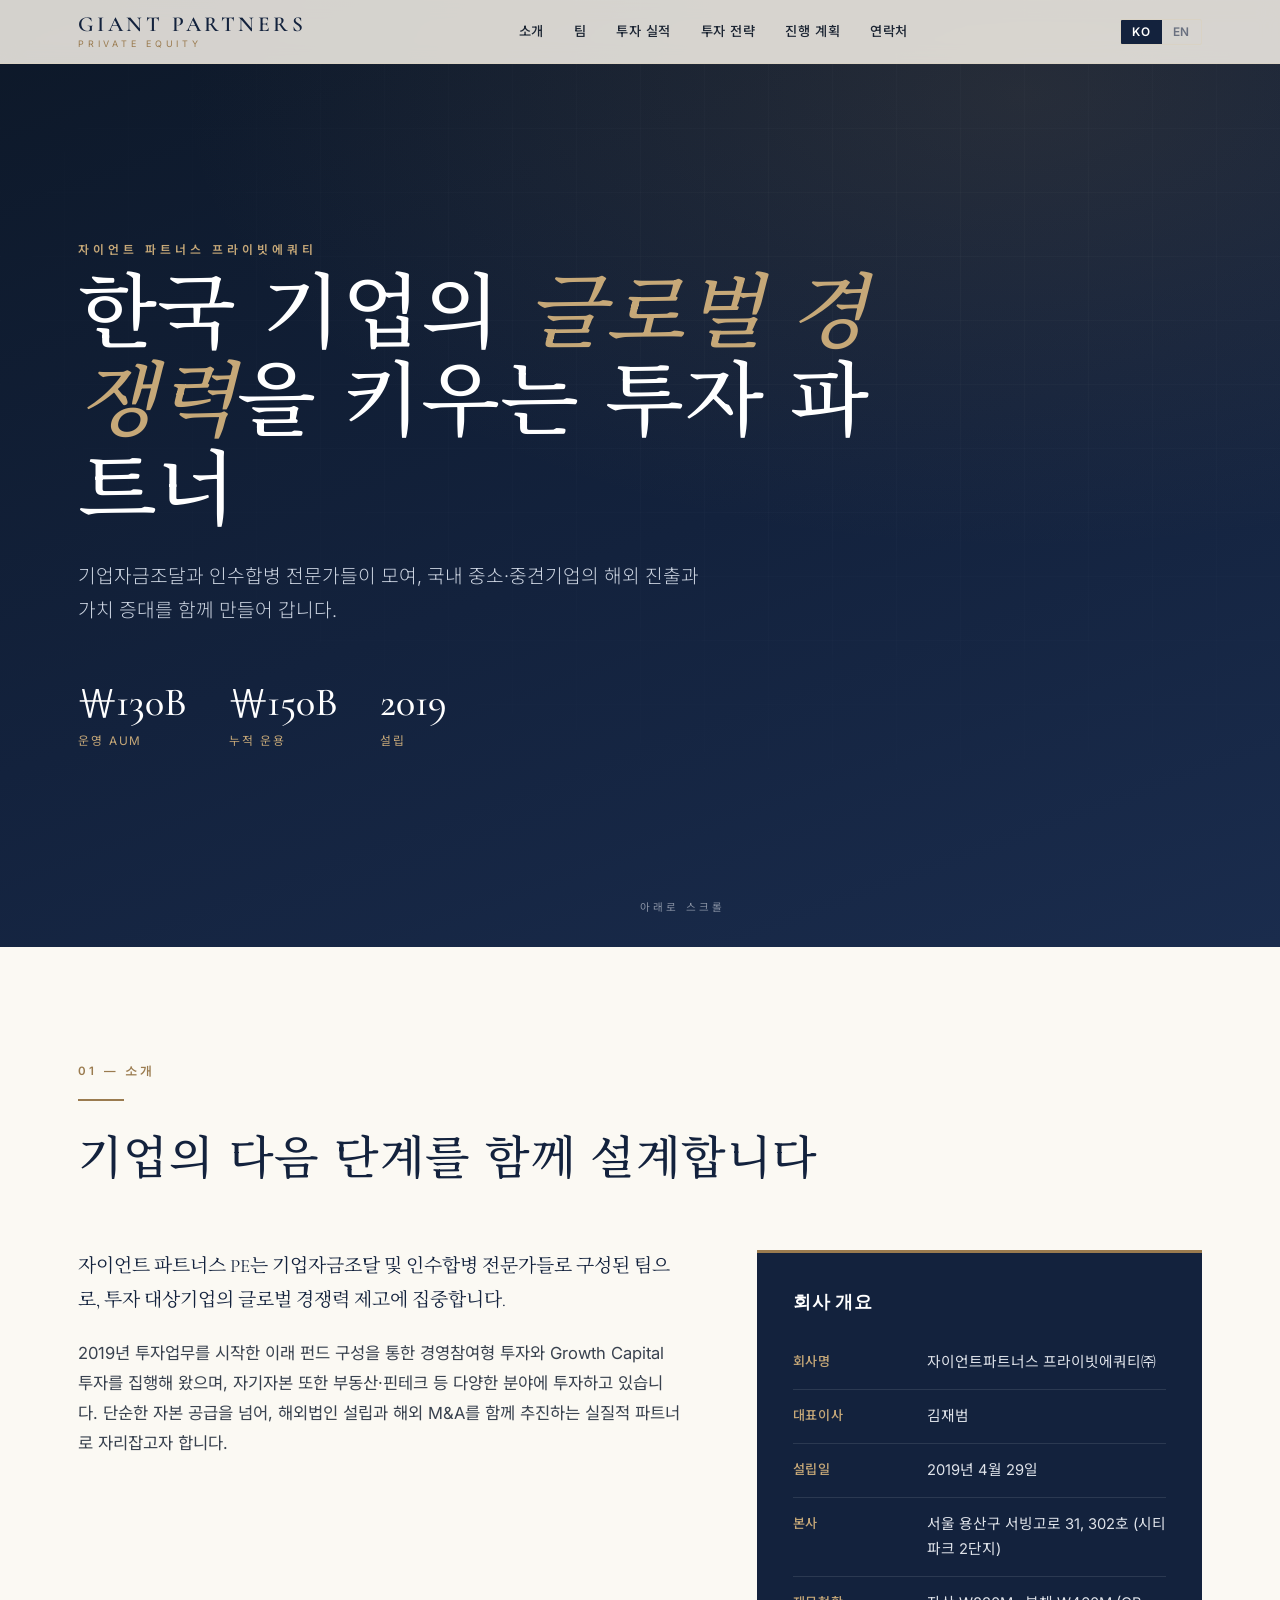
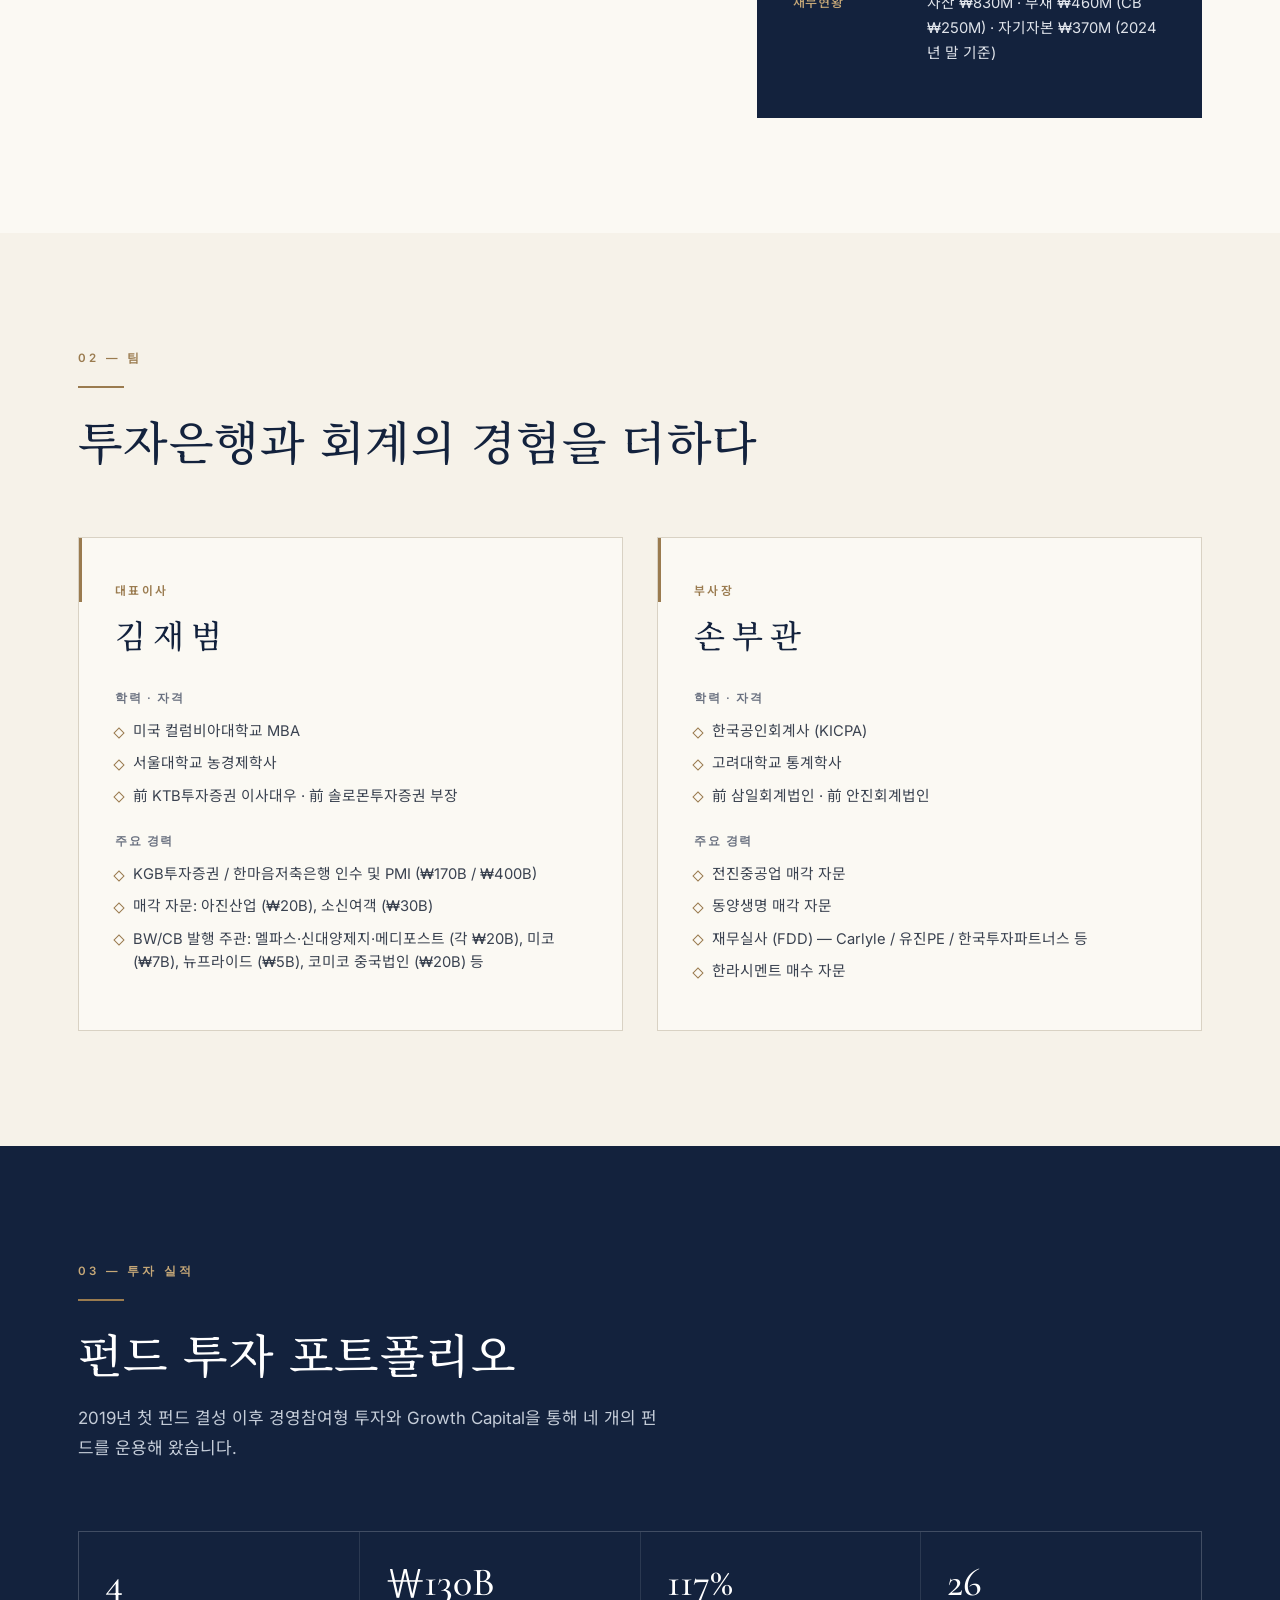
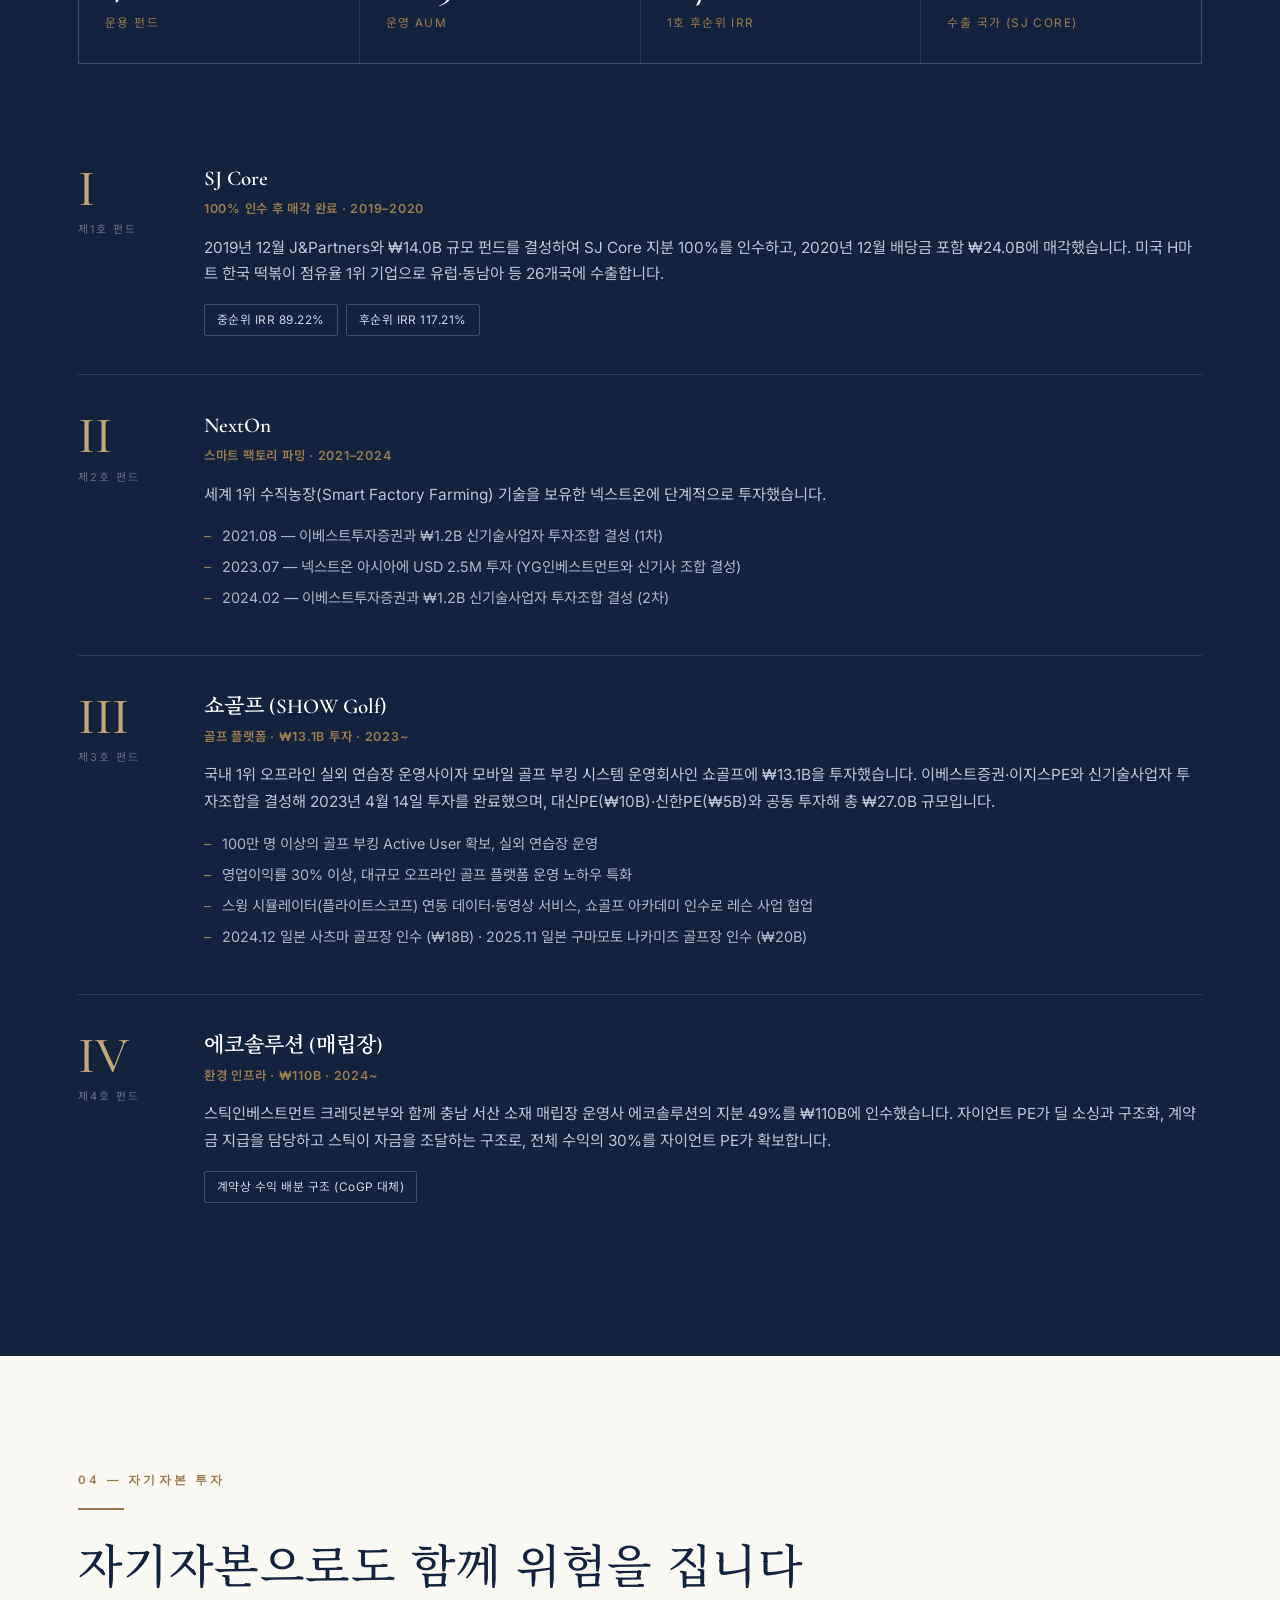
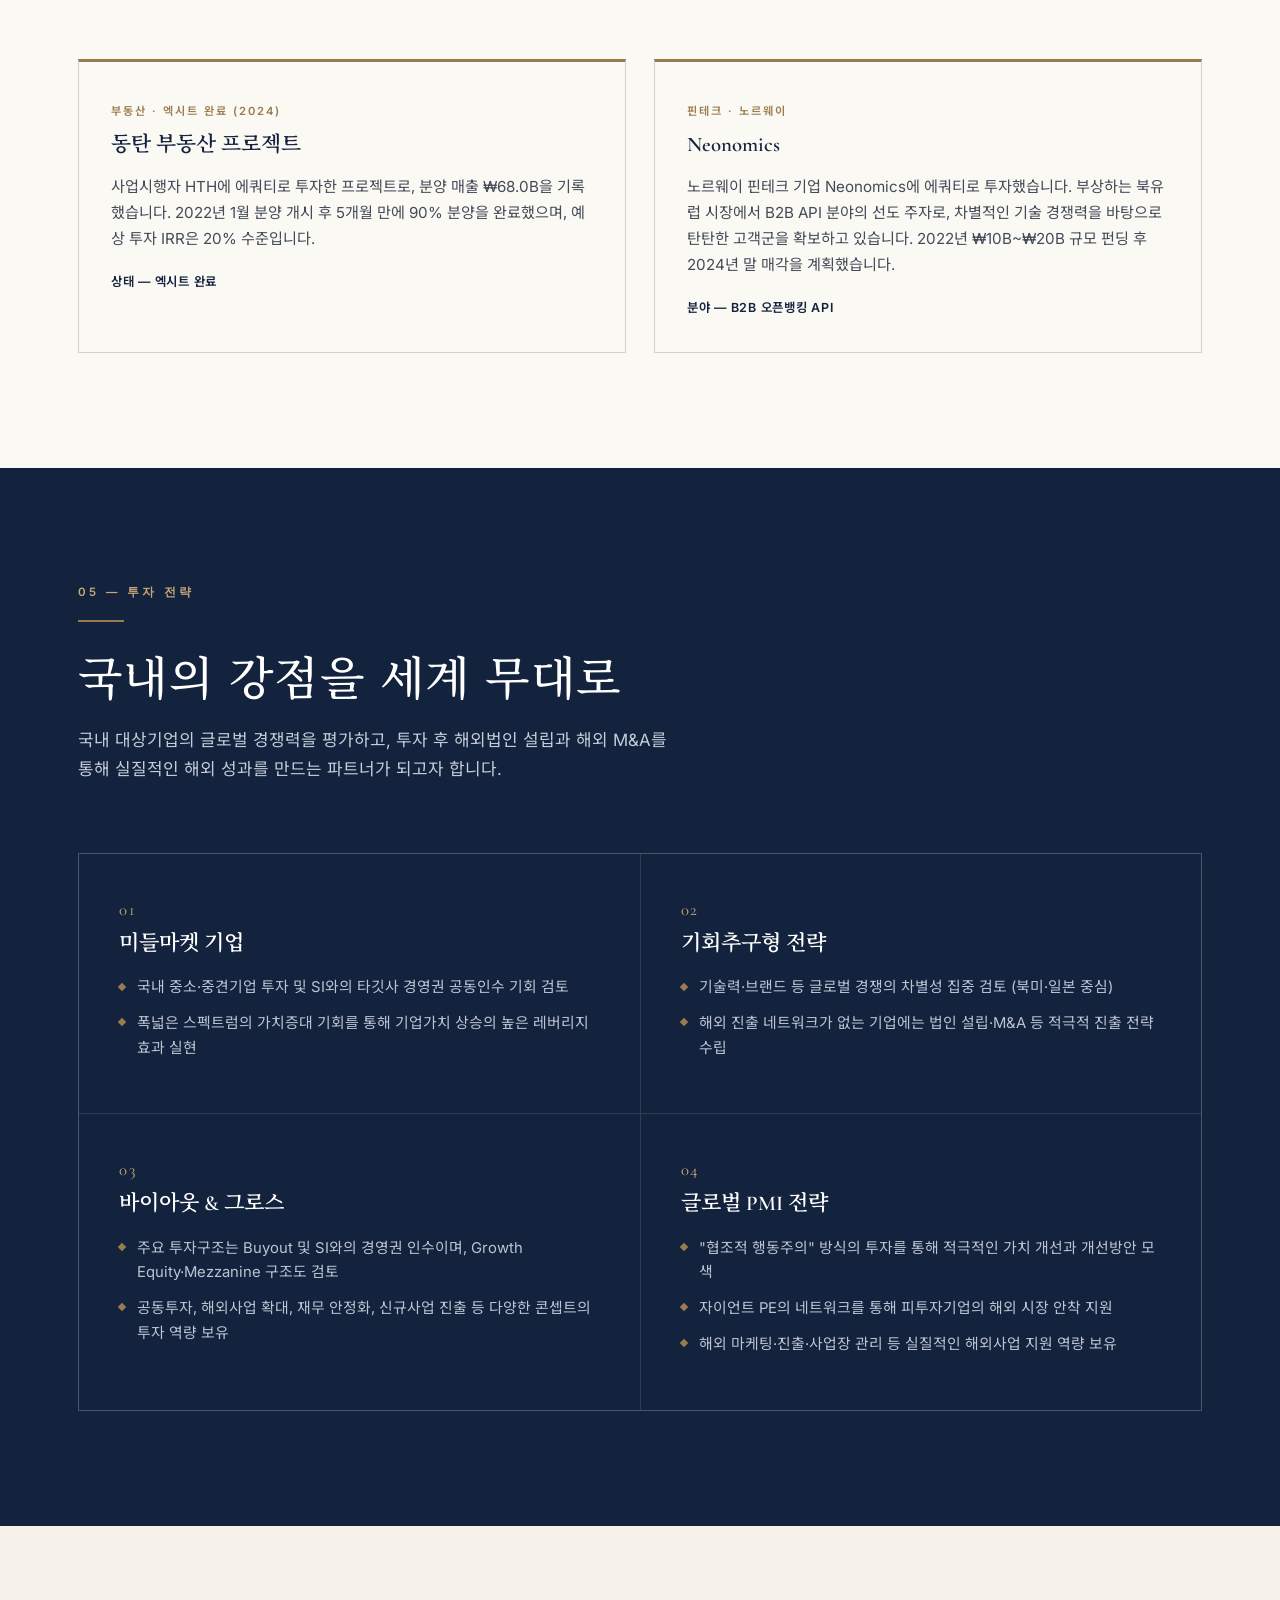
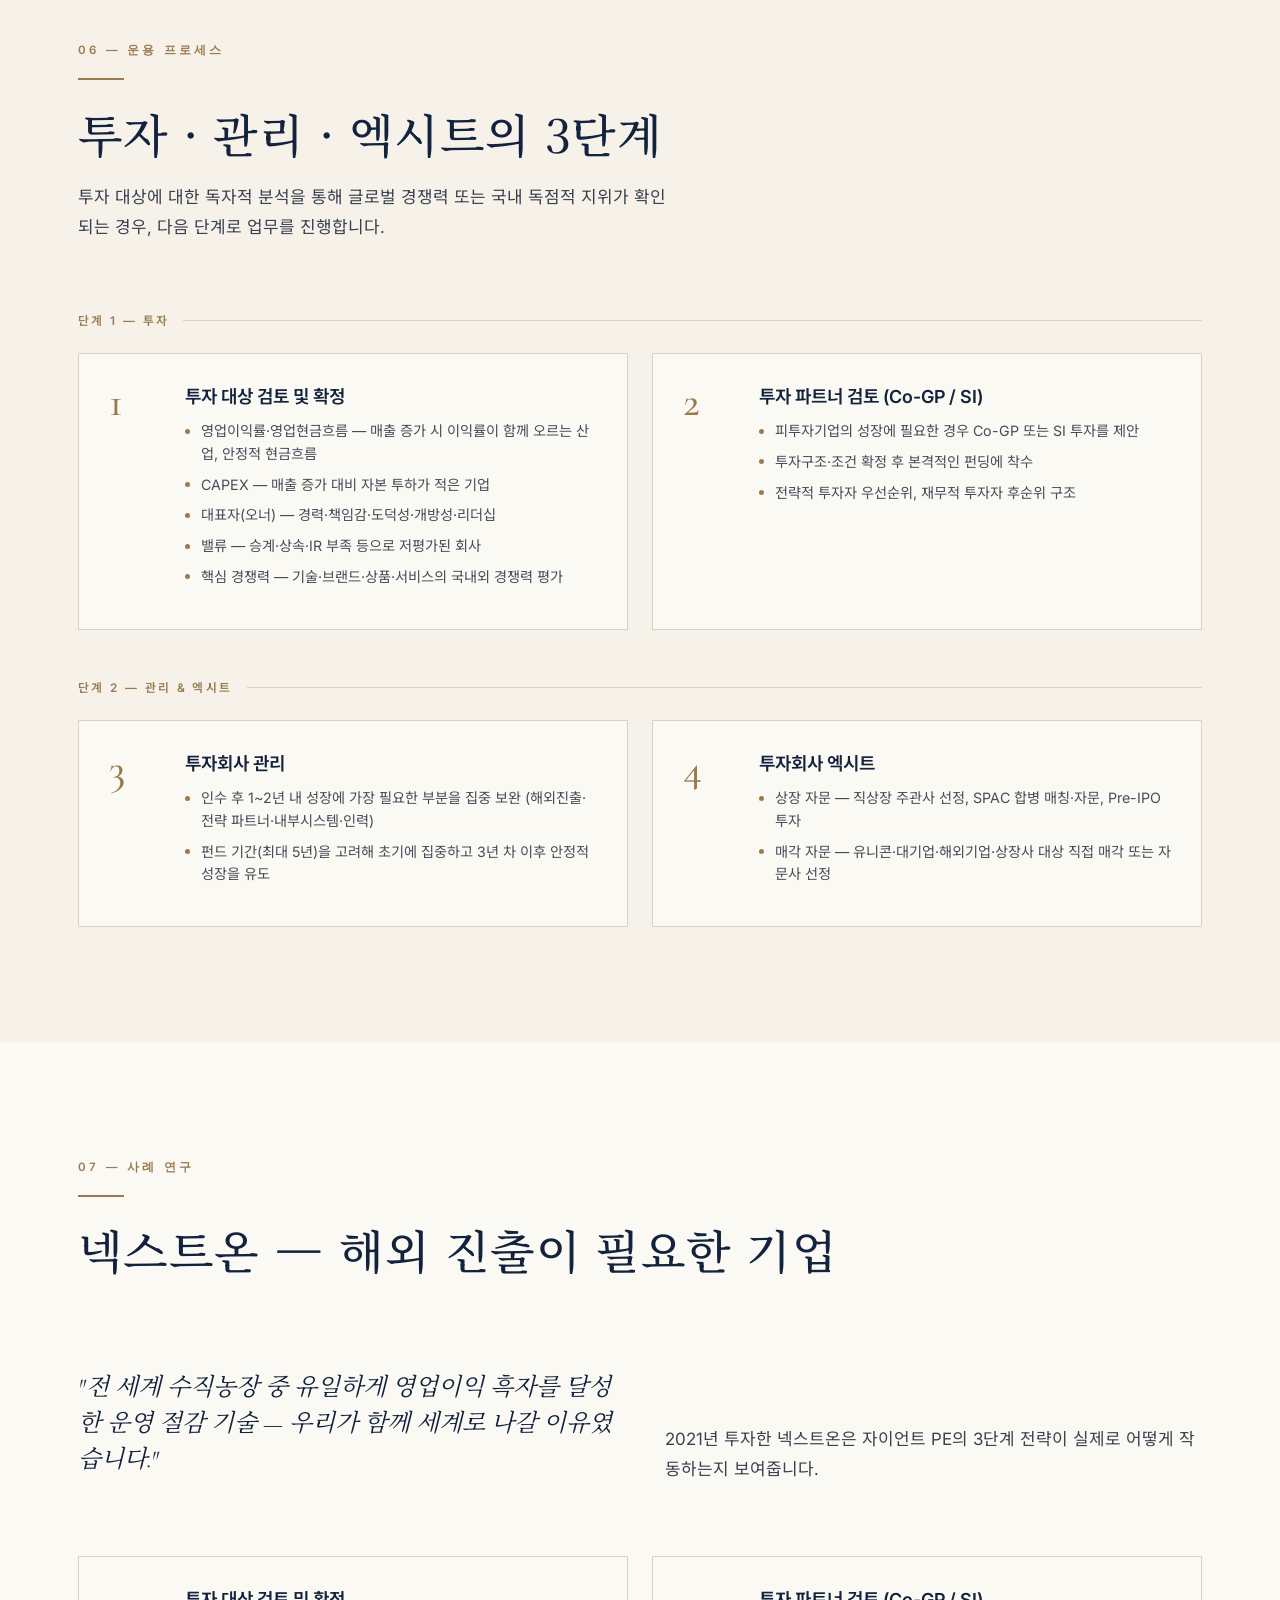
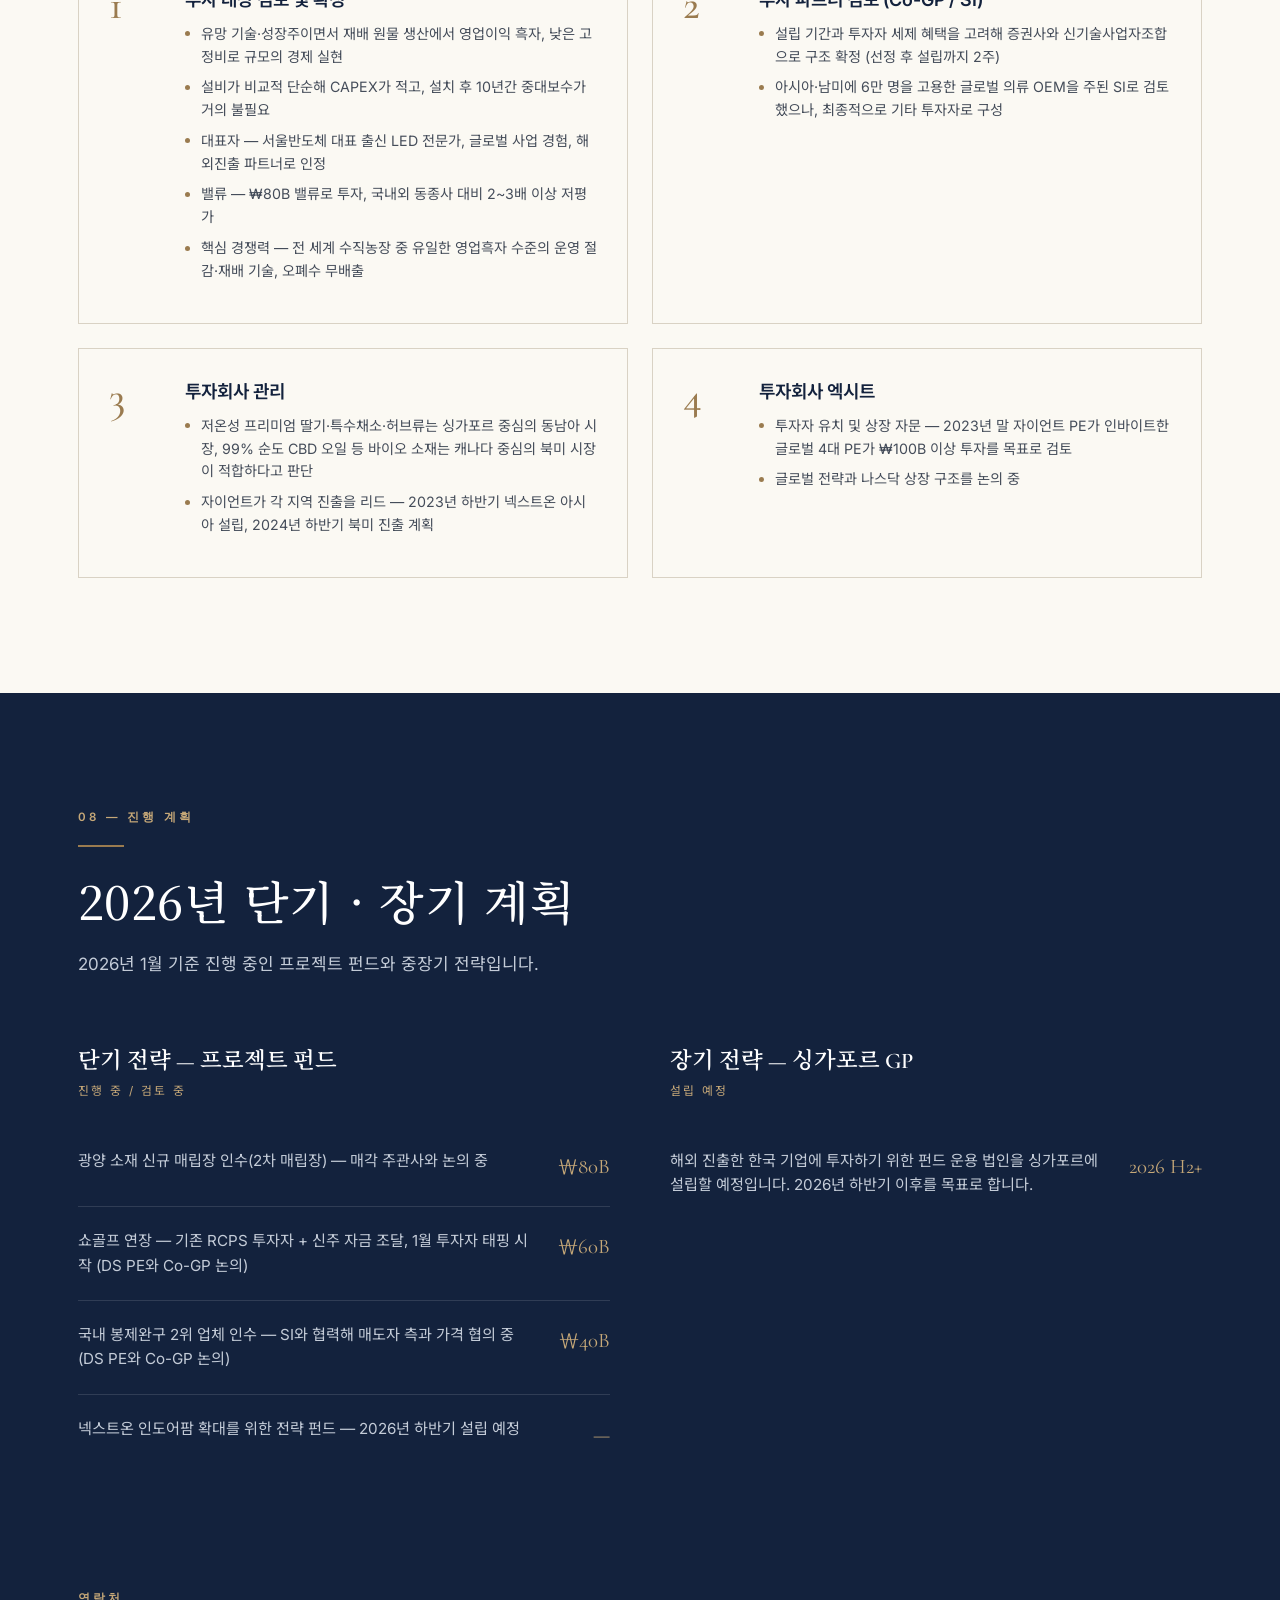
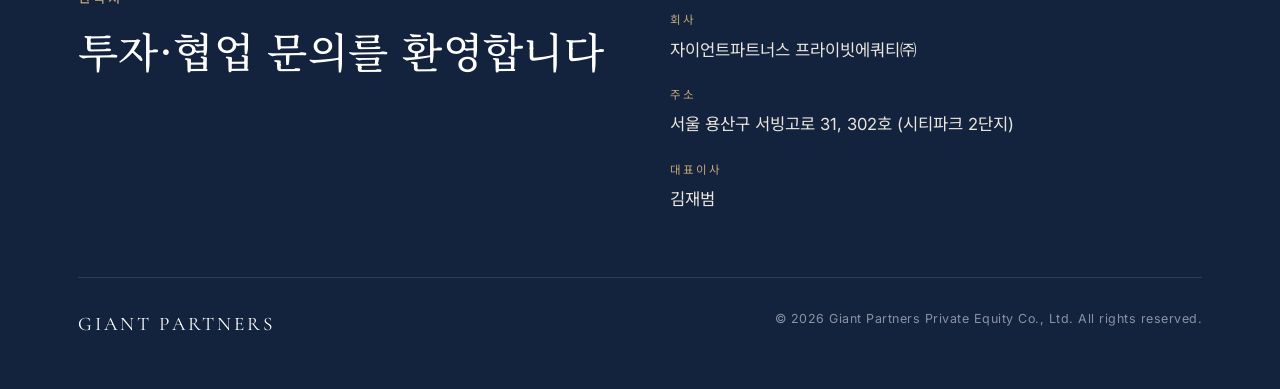
==== index.html @ 44468085 "Add files via upload" ====
<!DOCTYPE html>
<html lang="ko">
<head>
<meta charset="UTF-8" />
<meta name="viewport" content="width=device-width, initial-scale=1.0" />
<title>Giant Partners Private Equity</title>
<meta name="description" content="Giant Partners Private Equity — 국내 중소·중견기업의 글로벌 경쟁력 제고에 집중하는 사모펀드 운용사 / A private equity firm focused on the global competitiveness of Korean middle-market companies." />
<link rel="preconnect" href="https://fonts.googleapis.com">
<link rel="preconnect" href="https://fonts.gstatic.com" crossorigin>
<link href="https://fonts.googleapis.com/css2?family=Cormorant+Garamond:ital,wght@0,400;0,500;0,600;1,400&family=Inter:wght@300;400;500;600&family=Noto+Sans+KR:wght@300;400;500;700&family=Noto+Serif+KR:wght@400;500;600&display=swap" rel="stylesheet">
<style>
  :root{
    --ink:#13223d;          /* primary deep navy */
    --ink-2:#0b1525;        /* darkest navy */
    --ink-soft:#26385a;     /* lighter navy for lines */
    --paper:#f6f2e9;        /* warm ivory */
    --paper-2:#fbf9f3;      /* near-white */
    --brass:#9a7b4f;        /* muted brass accent */
    --brass-light:#c6a878;  /* light brass */
    --ink-text:#1c2533;
    --muted:#6a7180;
    --line:#d9d2c4;
    --radius:0px;
    --maxw:1180px;
  }

  *{box-sizing:border-box;}
  html{scroll-behavior:smooth;}
  body{
    margin:0;
    background:var(--paper);
    color:var(--ink-text);
    font-family:"Inter","Noto Sans KR",sans-serif;
    font-weight:400;
    line-height:1.7;
    -webkit-font-smoothing:antialiased;
    font-feature-settings:"kern" 1;
  }

  /* ---------- Language toggle visibility ---------- */
  .lang-ko .en{display:none !important;}
  .lang-en .ko{display:none !important;}

  /* ---------- Typography ---------- */
  h1,h2,h3,h4{margin:0;font-weight:500;line-height:1.2;color:var(--ink);}
  .serif{font-family:"Cormorant Garamond","Noto Serif KR",serif;}
  .lang-ko h1,.lang-ko h2,.lang-ko h3{font-family:"Noto Serif KR",serif;}
  .lang-en h1,.lang-en h2,.lang-en h3{font-family:"Cormorant Garamond",serif;}

  .eyebrow{
    font-family:"Inter",sans-serif;
    font-size:.72rem;
    letter-spacing:.28em;
    text-transform:uppercase;
    color:var(--brass);
    font-weight:600;
    margin:0 0 1.1rem;
    display:block;
  }
  .section-title{
    font-size:clamp(1.9rem,3.6vw,2.9rem);
    font-weight:500;
    letter-spacing:.01em;
    color:var(--ink);
  }
  .lang-en .section-title{font-weight:600;letter-spacing:0;}
  .lead{
    font-size:1.06rem;
    color:#39424f;
    max-width:54ch;
    line-height:1.75;
  }

  a{color:inherit;}

  /* ---------- Layout ---------- */
  .wrap{max-width:var(--maxw);margin:0 auto;padding:0 28px;}
  section{padding:clamp(64px,9vw,120px) 0;}
  .band-ink{background:var(--ink);color:#e9e6dd;}
  .band-ink .section-title,.band-ink h3,.band-ink h4{color:#fff;}
  .band-ink .lead{color:#c4ccd8;}
  .band-paper2{background:var(--paper-2);}

  .section-head{margin-bottom:clamp(40px,6vw,68px);max-width:780px;}
  .divider{width:46px;height:2px;background:var(--brass);margin-bottom:1.6rem;}

  /* ---------- Top bar ---------- */
  header.topbar{
    position:fixed;top:0;left:0;right:0;z-index:50;
    background:rgba(246,242,233,.86);
    backdrop-filter:blur(10px);
    border-bottom:1px solid var(--line);
    transition:background .3s,border-color .3s;
  }
  .topbar.scrolled{background:rgba(11,21,37,.92);border-color:rgba(255,255,255,.08);}
  .topbar.scrolled .logo-mark,.topbar.scrolled .nav-links a{color:#f3efe6;}
  .topbar.scrolled .logo-sub{color:var(--brass-light);}
  .topbar.scrolled .lang-btn{color:#cdd3dd;border-color:rgba(255,255,255,.22);}
  .topbar.scrolled .lang-btn.active{background:var(--brass);color:#fff;border-color:var(--brass);}
  .topbar-inner{
    max-width:var(--maxw);margin:0 auto;padding:14px 28px;
    display:flex;align-items:center;justify-content:space-between;gap:24px;
  }
  .logo{display:flex;flex-direction:column;line-height:1;text-decoration:none;}
  .logo-mark{
    font-family:"Cormorant Garamond",serif;
    font-size:1.34rem;font-weight:600;letter-spacing:.16em;color:var(--ink);
    transition:color .3s;
  }
  .logo-sub{
    font-family:"Inter",sans-serif;font-size:.56rem;letter-spacing:.42em;
    text-transform:uppercase;color:var(--brass);margin-top:5px;transition:color .3s;
  }
  .nav-links{display:flex;gap:30px;align-items:center;}
  .nav-links a{
    text-decoration:none;color:var(--ink-text);font-size:.83rem;letter-spacing:.04em;
    font-weight:500;transition:color .2s;position:relative;padding:4px 0;
  }
  .nav-links a:hover{color:var(--brass);}
  .lang-switch{display:flex;border:1px solid var(--line);border-radius:2px;overflow:hidden;}
  .lang-btn{
    background:transparent;border:none;cursor:pointer;
    padding:5px 11px;font-family:"Inter",sans-serif;font-size:.74rem;font-weight:600;
    letter-spacing:.06em;color:var(--muted);transition:all .2s;
  }
  .lang-btn.active{background:var(--ink);color:#fff;}
  .nav-toggle{display:none;background:none;border:none;cursor:pointer;padding:6px;}
  .nav-toggle span{display:block;width:22px;height:2px;background:var(--ink);margin:4px 0;transition:.3s;}
  .topbar.scrolled .nav-toggle span{background:#f3efe6;}

  /* ---------- Hero ---------- */
  .hero{
    position:relative;min-height:100svh;display:flex;align-items:center;
    background:
      radial-gradient(110% 80% at 80% 10%, rgba(154,123,79,.16), transparent 60%),
      linear-gradient(160deg,#0d1828 0%, #13223d 55%, #1a2c4d 100%);
    color:#f3efe6;overflow:hidden;
  }
  .hero::after{
    content:"";position:absolute;inset:0;
    background-image:linear-gradient(rgba(255,255,255,.025) 1px,transparent 1px),
                     linear-gradient(90deg,rgba(255,255,255,.025) 1px,transparent 1px);
    background-size:64px 64px;mask-image:radial-gradient(120% 90% at 70% 30%,#000,transparent 75%);
    pointer-events:none;
  }
  .hero-inner{position:relative;z-index:2;max-width:var(--maxw);margin:0 auto;padding:120px 28px 80px;width:100%;}
  .hero-eyebrow{
    font-size:.74rem;letter-spacing:.34em;text-transform:uppercase;
    color:var(--brass-light);font-weight:600;margin-bottom:2.2rem;
    opacity:0;animation:rise .9s .1s forwards;
  }
  .hero h1{
    color:#fff;font-weight:500;letter-spacing:.005em;
    font-size:clamp(2.5rem,6.4vw,5.1rem);line-height:1.08;max-width:18ch;
    opacity:0;animation:rise 1s .25s forwards;
  }
  .lang-en .hero h1{font-weight:500;}
  .hero h1 em{font-style:italic;color:var(--brass-light);}
  .hero .sub{
    margin-top:2rem;font-size:clamp(1rem,1.6vw,1.2rem);max-width:52ch;
    color:#cdd5e2;line-height:1.8;font-weight:300;
    opacity:0;animation:rise 1s .45s forwards;
  }
  .hero-meta{
    margin-top:3.4rem;display:flex;flex-wrap:wrap;gap:42px;
    opacity:0;animation:rise 1s .65s forwards;
  }
  .hero-meta .stat .num{
    font-family:"Cormorant Garamond",serif;font-size:2.5rem;color:#fff;line-height:1;font-weight:500;
  }
  .hero-meta .stat .lbl{
    display:block;margin-top:.5rem;font-size:.74rem;letter-spacing:.16em;
    text-transform:uppercase;color:var(--brass-light);
  }
  .scroll-cue{
    position:absolute;bottom:30px;left:50%;transform:translateX(-50%);
    font-size:.66rem;letter-spacing:.3em;text-transform:uppercase;color:#8a93a5;z-index:2;
    opacity:0;animation:rise 1s 1s forwards;
  }
  @keyframes rise{from{opacity:0;transform:translateY(18px);}to{opacity:1;transform:translateY(0);}}

  /* ---------- About ---------- */
  .about-grid{display:grid;grid-template-columns:1.15fr .85fr;gap:clamp(40px,6vw,84px);align-items:start;}
  .fact-card{
    background:var(--ink);color:#e9e6dd;padding:38px 36px;border-top:3px solid var(--brass);
  }
  .fact-card h3{color:#fff;font-size:1.1rem;letter-spacing:.04em;margin-bottom:24px;font-family:"Inter",sans-serif;font-weight:600;}
  .fact-row{display:grid;grid-template-columns:120px 1fr;gap:14px;padding:14px 0;border-top:1px solid rgba(255,255,255,.1);}
  .fact-row:first-of-type{border-top:none;}
  .fact-row dt{color:var(--brass-light);font-size:.82rem;letter-spacing:.04em;font-weight:500;}
  .fact-row dd{margin:0;color:#dfe3ea;font-size:.92rem;}
  .about-copy p{margin:0 0 1.3rem;color:#39424f;font-size:1.04rem;line-height:1.8;}
  .about-copy p:first-of-type{font-size:1.18rem;color:var(--ink);font-family:"Cormorant Garamond","Noto Serif KR",serif;}

  /* ---------- Team ---------- */
  .team-grid{display:grid;grid-template-columns:1fr 1fr;gap:34px;}
  .member{background:var(--paper-2);border:1px solid var(--line);padding:38px 36px;position:relative;}
  .member::before{content:"";position:absolute;top:0;left:0;width:3px;height:64px;background:var(--brass);}
  .member .role{font-size:.74rem;letter-spacing:.2em;text-transform:uppercase;color:var(--brass);font-weight:600;}
  .member .name{font-family:"Cormorant Garamond","Noto Serif KR",serif;font-size:2rem;margin:.5rem 0 1.4rem;color:var(--ink);font-weight:500;}
  .member h5{font-size:.72rem;letter-spacing:.14em;text-transform:uppercase;color:var(--muted);margin:1.5rem 0 .7rem;font-weight:600;font-family:"Inter",sans-serif;}
  .member ul{margin:0;padding:0;list-style:none;}
  .member li{position:relative;padding-left:18px;margin-bottom:.55rem;font-size:.92rem;color:#3a4250;line-height:1.6;}
  .member li::before{content:"";position:absolute;left:0;top:.6em;width:6px;height:6px;border:1px solid var(--brass);transform:rotate(45deg);}

  /* ---------- Funds / ledger ---------- */
  .ledger{position:relative;margin-top:10px;}
  .fund{
    display:grid;grid-template-columns:96px 1fr;gap:30px;padding:38px 0;
    border-top:1px solid rgba(255,255,255,.12);
  }
  .band-paper2 .fund{border-top:1px solid var(--line);}
  .fund:first-child{border-top:none;}
  .fund .marker{display:flex;flex-direction:column;}
  .fund .marker .no{
    font-family:"Cormorant Garamond",serif;font-size:3.2rem;line-height:.9;color:var(--brass-light);font-weight:500;
  }
  .band-paper2 .fund .marker .no{color:var(--brass);}
  .fund .marker .tag{font-size:.68rem;letter-spacing:.18em;text-transform:uppercase;color:var(--muted);margin-top:8px;}
  .fund .body h4{font-size:1.32rem;margin-bottom:.4rem;font-family:"Cormorant Garamond","Noto Serif KR",serif;font-weight:600;}
  .band-ink .fund .body h4{color:#fff;}
  .fund .meta{font-size:.78rem;letter-spacing:.06em;color:var(--brass);font-weight:600;text-transform:uppercase;margin-bottom:.9rem;}
  .fund .desc{font-size:.96rem;line-height:1.75;color:#424a57;}
  .band-ink .fund .desc{color:#bcc4d2;}
  .fund ul{margin:.8rem 0 0;padding:0;list-style:none;}
  .fund li{position:relative;padding-left:18px;margin-bottom:.5rem;font-size:.9rem;line-height:1.6;}
  .band-ink .fund li{color:#aeb6c4;}
  .band-paper2 .fund li{color:#4a525f;}
  .fund li::before{content:"–";position:absolute;left:0;color:var(--brass);}
  .pill-row{display:flex;flex-wrap:wrap;gap:8px;margin-top:1rem;}
  .pill{font-size:.74rem;letter-spacing:.04em;padding:5px 12px;border:1px solid rgba(255,255,255,.2);color:#cdd5e2;border-radius:2px;}
  .band-paper2 .pill{border-color:var(--line);color:var(--muted);}

  /* ---------- Stats strip ---------- */
  .stats-strip{display:grid;grid-template-columns:repeat(4,1fr);gap:1px;background:var(--line);border:1px solid var(--line);margin-bottom:64px;}
  .stat-cell{background:var(--paper-2);padding:30px 26px;}
  .band-ink .stats-strip{background:rgba(255,255,255,.1);border-color:rgba(255,255,255,.1);}
  .band-ink .stat-cell{background:var(--ink);}
  .stat-cell .v{font-family:"Cormorant Garamond",serif;font-size:2.5rem;color:var(--ink);font-weight:500;line-height:1;}
  .band-ink .stat-cell .v{color:#fff;}
  .stat-cell .k{display:block;margin-top:.6rem;font-size:.74rem;letter-spacing:.12em;text-transform:uppercase;color:var(--brass);}

  /* ---------- Principal investments ---------- */
  .pi-grid{display:grid;grid-template-columns:1fr 1fr;gap:28px;}
  .pi-card{background:var(--paper-2);border:1px solid var(--line);padding:34px 32px;border-top:3px solid var(--brass);}
  .pi-card .tag{font-size:.7rem;letter-spacing:.18em;text-transform:uppercase;color:var(--brass);font-weight:600;}
  .pi-card h4{font-size:1.3rem;margin:.6rem 0 1rem;font-family:"Cormorant Garamond","Noto Serif KR",serif;font-weight:600;}
  .pi-card p{margin:0;font-size:.95rem;color:#434b58;line-height:1.7;}
  .pi-card .status{margin-top:1.2rem;font-size:.78rem;letter-spacing:.06em;color:var(--ink);font-weight:600;}

  /* ---------- Strategy pillars ---------- */
  .pillars{display:grid;grid-template-columns:1fr 1fr;gap:1px;background:rgba(255,255,255,.12);border:1px solid rgba(255,255,255,.12);}
  .pillar{background:var(--ink);padding:42px 40px;position:relative;}
  .pillar .pno{font-family:"Cormorant Garamond",serif;font-size:1.05rem;color:var(--brass-light);letter-spacing:.1em;}
  .pillar h4{color:#fff;font-size:1.32rem;margin:.4rem 0 1.2rem;font-family:"Cormorant Garamond","Noto Serif KR",serif;font-weight:600;}
  .pillar ul{margin:0;padding:0;list-style:none;}
  .pillar li{position:relative;padding-left:18px;margin-bottom:.7rem;font-size:.93rem;color:#bcc4d2;line-height:1.65;}
  .pillar li::before{content:"";position:absolute;left:0;top:.55em;width:6px;height:6px;background:var(--brass);transform:rotate(45deg);}

  /* ---------- Process ---------- */
  .phase-label{font-size:.74rem;letter-spacing:.2em;text-transform:uppercase;color:var(--brass);font-weight:600;margin:48px 0 22px;display:flex;align-items:center;gap:14px;}
  .phase-label::after{content:"";flex:1;height:1px;background:var(--line);}
  .steps{display:grid;grid-template-columns:1fr 1fr;gap:24px;}
  .step{background:var(--paper-2);border:1px solid var(--line);padding:32px 30px;display:grid;grid-template-columns:54px 1fr;gap:22px;}
  .step .sno{font-family:"Cormorant Garamond",serif;font-size:2.6rem;color:var(--brass);line-height:.8;font-weight:500;}
  .step h4{font-size:1.12rem;margin-bottom:.8rem;color:var(--ink);font-family:"Inter","Noto Sans KR",sans-serif;font-weight:600;}
  .step ul{margin:0;padding:0;list-style:none;}
  .step li{position:relative;padding-left:16px;margin-bottom:.5rem;font-size:.89rem;color:#454d5a;line-height:1.6;}
  .step li::before{content:"";position:absolute;left:0;top:.6em;width:5px;height:5px;background:var(--brass);border-radius:50%;}

  /* ---------- Pipeline ---------- */
  .pipe-grid{display:grid;grid-template-columns:1fr 1fr;gap:60px;}
  .pipe-col h3{font-size:1.4rem;margin-bottom:6px;color:#fff;font-family:"Cormorant Garamond","Noto Serif KR",serif;font-weight:600;}
  .pipe-col .ck{font-size:.74rem;letter-spacing:.2em;text-transform:uppercase;color:var(--brass-light);margin-bottom:26px;display:block;}
  .pipe-item{padding:22px 0;border-top:1px solid rgba(255,255,255,.12);display:grid;grid-template-columns:1fr auto;gap:18px;align-items:start;}
  .pipe-item:first-of-type{border-top:none;}
  .pipe-item p{margin:0;font-size:.95rem;color:#c4ccd8;line-height:1.6;}
  .pipe-item .amt{font-family:"Cormorant Garamond",serif;font-size:1.3rem;color:var(--brass-light);white-space:nowrap;}

  /* ---------- Case study ---------- */
  .case-head{display:grid;grid-template-columns:1fr 1fr;gap:50px;align-items:end;margin-bottom:54px;}
  .case-quote{font-family:"Cormorant Garamond","Noto Serif KR",serif;font-size:1.5rem;line-height:1.5;color:var(--ink);font-style:italic;}

  /* ---------- Contact / footer ---------- */
  .contact-grid{display:grid;grid-template-columns:1fr 1fr;gap:60px;align-items:start;}
  .contact-grid h2{margin-bottom:20px;}
  .contact-info dt{font-size:.72rem;letter-spacing:.18em;text-transform:uppercase;color:var(--brass-light);margin-top:22px;}
  .contact-info dd{margin:.3rem 0 0;font-size:1.04rem;color:#e9e6dd;}
  footer .foot-bottom{
    border-top:1px solid rgba(255,255,255,.12);margin-top:64px;padding-top:30px;
    display:flex;justify-content:space-between;flex-wrap:wrap;gap:16px;
    font-size:.78rem;color:#8b93a3;letter-spacing:.04em;
  }
  .foot-logo{font-family:"Cormorant Garamond",serif;font-size:1.2rem;letter-spacing:.16em;color:#fff;}

  /* ---------- Reveal animation ---------- */
  .reveal{opacity:0;transform:translateY(26px);transition:opacity .8s ease,transform .8s ease;}
  .reveal.in{opacity:1;transform:none;}

  /* ---------- Responsive ---------- */
  @media(max-width:880px){
    .nav-links{
      position:fixed;top:0;right:0;height:100svh;width:min(78vw,320px);
      background:var(--ink-2);flex-direction:column;justify-content:center;gap:30px;
      transform:translateX(100%);transition:transform .35s ease;padding:40px;z-index:40;
    }
    .nav-links.open{transform:translateX(0);}
    .nav-links a{color:#f3efe6;font-size:1.05rem;}
    .nav-toggle{display:block;z-index:45;}
    .about-grid,.team-grid,.pillars,.steps,.pi-grid,.pipe-grid,.case-head,.contact-grid,.stats-strip{grid-template-columns:1fr;}
    .stats-strip{grid-template-columns:1fr 1fr;}
    .fund{grid-template-columns:64px 1fr;gap:20px;}
    .fund .marker .no{font-size:2.4rem;}
  }
  @media(max-width:520px){
    .stats-strip{grid-template-columns:1fr;}
    .hero-meta{gap:28px;}
    .step{grid-template-columns:1fr;}
  }
  @media(prefers-reduced-motion:reduce){
    *{animation:none !important;transition:none !important;}
    .reveal{opacity:1;transform:none;}
    html{scroll-behavior:auto;}
  }
</style>
</head>
<body class="lang-ko">

<!-- ================= TOP BAR ================= -->
<header class="topbar" id="topbar">
  <div class="topbar-inner">
    <a href="#top" class="logo">
      <span class="logo-mark">GIANT PARTNERS</span>
      <span class="logo-sub">Private Equity</span>
    </a>
    <nav class="nav-links" id="navLinks">
      <a href="#about"><span class="ko">소개</span><span class="en">About</span></a>
      <a href="#team"><span class="ko">팀</span><span class="en">Team</span></a>
      <a href="#funds"><span class="ko">투자 실적</span><span class="en">Track Record</span></a>
      <a href="#strategy"><span class="ko">투자 전략</span><span class="en">Strategy</span></a>
      <a href="#pipeline"><span class="ko">진행 계획</span><span class="en">Pipeline</span></a>
      <a href="#contact"><span class="ko">연락처</span><span class="en">Contact</span></a>
    </nav>
    <div style="display:flex;align-items:center;gap:16px;">
      <div class="lang-switch">
        <button class="lang-btn active" data-lang="ko" onclick="setLang('ko')">KO</button>
        <button class="lang-btn" data-lang="en" onclick="setLang('en')">EN</button>
      </div>
      <button class="nav-toggle" id="navToggle" aria-label="Menu"><span></span><span></span><span></span></button>
    </div>
  </div>
</header>

<!-- ================= HERO ================= -->
<section class="hero" id="top">
  <div class="hero-inner">
    <span class="hero-eyebrow"><span class="ko">자이언트 파트너스 프라이빗에쿼티</span><span class="en">Giant Partners Private Equity</span></span>
    <h1>
      <span class="ko">한국 기업의 <em>글로벌 경쟁력</em>을 키우는 투자 파트너</span>
      <span class="en">A partner in building the <em>global competitiveness</em> of Korean companies</span>
    </h1>
    <p class="sub">
      <span class="ko">기업자금조달과 인수합병 전문가들이 모여, 국내 중소·중견기업의 해외 진출과 가치 증대를 함께 만들어 갑니다.</span>
      <span class="en">A team of corporate-finance and M&amp;A specialists partnering with Korea's middle-market companies to drive overseas expansion and lasting value creation.</span>
    </p>
    <div class="hero-meta">
      <div class="stat"><span class="num">₩130B</span><span class="lbl"><span class="ko">운영 AUM</span><span class="en">AUM under management</span></span></div>
      <div class="stat"><span class="num">₩150B</span><span class="lbl"><span class="ko">누적 운용</span><span class="en">Cumulative capital</span></span></div>
      <div class="stat"><span class="num">2019</span><span class="lbl"><span class="ko">설립</span><span class="en">Established</span></span></div>
    </div>
  </div>
  <span class="scroll-cue"><span class="ko">아래로 스크롤</span><span class="en">Scroll</span></span>
</section>

<!-- ================= ABOUT ================= -->
<section id="about" class="band-paper2">
  <div class="wrap">
    <div class="section-head reveal">
      <span class="eyebrow"><span class="ko">01 — 소개</span><span class="en">01 — About</span></span>
      <div class="divider"></div>
      <h2 class="section-title"><span class="ko">기업의 다음 단계를 함께 설계합니다</span><span class="en">Designing the next chapter for our companies</span></h2>
    </div>
    <div class="about-grid">
      <div class="about-copy reveal">
        <p>
          <span class="ko">자이언트 파트너스 PE는 기업자금조달 및 인수합병 전문가들로 구성된 팀으로, 투자 대상기업의 글로벌 경쟁력 제고에 집중합니다.</span>
          <span class="en">Giant Partners PE is a team of corporate-financing and M&amp;A specialists, focused on enhancing the global competitiveness of the companies we invest in.</span>
        </p>
        <p>
          <span class="ko">2019년 투자업무를 시작한 이래 펀드 구성을 통한 경영참여형 투자와 Growth Capital 투자를 집행해 왔으며, 자기자본 또한 부동산·핀테크 등 다양한 분야에 투자하고 있습니다. 단순한 자본 공급을 넘어, 해외법인 설립과 해외 M&A를 함께 추진하는 실질적 파트너로 자리잡고자 합니다.</span>
          <span class="en">Since beginning investment activity in 2019, we have executed control (buyout) and growth-capital investments through fund structures, while also deploying our own balance sheet across real estate, fintech and other sectors. Beyond supplying capital, we aim to be a hands-on partner — establishing overseas entities and pursuing cross-border M&amp;A alongside our portfolio companies.</span>
        </p>
      </div>
      <div class="fact-card reveal">
        <h3><span class="ko">회사 개요</span><span class="en">Company Profile</span></h3>
        <dl style="margin:0;">
          <div class="fact-row"><dt><span class="ko">회사명</span><span class="en">Entity</span></dt><dd><span class="ko">자이언트파트너스 프라이빗에쿼티㈜</span><span class="en">Giant Partners Private Equity Co., Ltd.</span></dd></div>
          <div class="fact-row"><dt><span class="ko">대표이사</span><span class="en">CEO</span></dt><dd><span class="ko">김재범</span><span class="en">Jaebeom Kim</span></dd></div>
          <div class="fact-row"><dt><span class="ko">설립일</span><span class="en">Established</span></dt><dd><span class="ko">2019년 4월 29일</span><span class="en">April 29, 2019</span></dd></div>
          <div class="fact-row"><dt><span class="ko">본사</span><span class="en">Head Office</span></dt><dd><span class="ko">서울 용산구 서빙고로 31, 302호 (시티파크 2단지)</span><span class="en">Unit 302, 31 Seobinggo-ro, Yongsan-gu, Seoul (City Park II)</span></dd></div>
          <div class="fact-row"><dt><span class="ko">재무현황</span><span class="en">Financials</span></dt><dd><span class="ko">자산 ₩830M · 부채 ₩460M (CB ₩250M) · 자기자본 ₩370M (2024년 말 기준)</span><span class="en">Assets ₩830M · Liabilities ₩460M (incl. ₩250M CB) · Equity ₩370M (as of YE 2024)</span></dd></div>
        </dl>
      </div>
    </div>
  </div>
</section>

<!-- ================= TEAM ================= -->
<section id="team">
  <div class="wrap">
    <div class="section-head reveal">
      <span class="eyebrow"><span class="ko">02 — 팀</span><span class="en">02 — Team</span></span>
      <div class="divider"></div>
      <h2 class="section-title"><span class="ko">투자은행과 회계의 경험을 더하다</span><span class="en">Investment banking meets deal accounting</span></h2>
    </div>
    <div class="team-grid">
      <!-- Member 1 -->
      <div class="member reveal">
        <span class="role"><span class="ko">대표이사</span><span class="en">CEO</span></span>
        <div class="name"><span class="ko">김 재 범</span><span class="en">Jaebeom Kim</span></div>
        <h5><span class="ko">학력 · 자격</span><span class="en">Education &amp; Qualifications</span></h5>
        <ul>
          <li><span class="ko">미국 컬럼비아대학교 MBA</span><span class="en">MBA, Columbia University (USA)</span></li>
          <li><span class="ko">서울대학교 농경제학사</span><span class="en">B.A. Agricultural Economics, Seoul National University</span></li>
          <li><span class="ko">前 KTB투자증권 이사대우 · 前 솔로몬투자증권 부장</span><span class="en">Former Director, KTB Investment &amp; Securities · Former Head of Division, Solomon Investment &amp; Securities</span></li>
        </ul>
        <h5><span class="ko">주요 경력</span><span class="en">Selected Experience</span></h5>
        <ul>
          <li><span class="ko">KGB투자증권 / 한마음저축은행 인수 및 PMI (₩170B / ₩400B)</span><span class="en">Acquisition &amp; PMI of KGB Securities / Hanmaeum Savings Bank (₩170B / ₩400B)</span></li>
          <li><span class="ko">매각 자문: 아진산업 (₩20B), 소신여객 (₩30B)</span><span class="en">Sell-side advisory: Ajin Industrial (₩20B), Sosin Transit (₩30B)</span></li>
          <li><span class="ko">BW/CB 발행 주관: 멜파스·신대양제지·메디포스트 (각 ₩20B), 미코 (₩7B), 뉴프라이드 (₩5B), 코미코 중국법인 (₩20B) 등</span><span class="en">Lead-managed BW/CB issuances: Melfas, Shin Dae Yang Paper, Medipost (₩20B each), Mico (₩7B), New Pride (₩5B), Komico China (₩20B) and others</span></li>
        </ul>
      </div>
      <!-- Member 2 -->
      <div class="member reveal">
        <span class="role"><span class="ko">부사장</span><span class="en">Vice President</span></span>
        <div class="name"><span class="ko">손 부 관</span><span class="en">Bugwan Son</span></div>
        <h5><span class="ko">학력 · 자격</span><span class="en">Education &amp; Qualifications</span></h5>
        <ul>
          <li><span class="ko">한국공인회계사 (KICPA)</span><span class="en">Korean Certified Public Accountant (KICPA)</span></li>
          <li><span class="ko">고려대학교 통계학사</span><span class="en">B.A. Statistics, Korea University</span></li>
          <li><span class="ko">前 삼일회계법인 · 前 안진회계법인</span><span class="en">Former — Samil PwC · Deloitte Anjin</span></li>
        </ul>
        <h5><span class="ko">주요 경력</span><span class="en">Selected Experience</span></h5>
        <ul>
          <li><span class="ko">전진중공업 매각 자문</span><span class="en">Sell-side advisory — Jeonjin Heavy Industries</span></li>
          <li><span class="ko">동양생명 매각 자문</span><span class="en">Sell-side advisory — Tongyang Life Insurance</span></li>
          <li><span class="ko">재무실사 (FDD) — Carlyle / 유진PE / 한국투자파트너스 등</span><span class="en">Financial due diligence (FDD) — Carlyle / Eugene PE / Korea Investment Partners and others</span></li>
          <li><span class="ko">한라시멘트 매수 자문</span><span class="en">Buy-side advisory — Halla Cement</span></li>
        </ul>
      </div>
    </div>
  </div>
</section>

<!-- ================= FUNDS / TRACK RECORD ================= -->
<section id="funds" class="band-ink">
  <div class="wrap">
    <div class="section-head reveal">
      <span class="eyebrow" style="color:var(--brass-light)"><span class="ko">03 — 투자 실적</span><span class="en">03 — Track Record</span></span>
      <div class="divider"></div>
      <h2 class="section-title"><span class="ko">펀드 투자 포트폴리오</span><span class="en">Fund Investment Portfolio</span></h2>
      <p class="lead" style="margin-top:1.4rem;"><span class="ko">2019년 첫 펀드 결성 이후 경영참여형 투자와 Growth Capital을 통해 네 개의 펀드를 운용해 왔습니다.</span><span class="en">Since closing our first fund in 2019, we have managed four funds across control and growth-capital strategies.</span></p>
    </div>

    <div class="stats-strip reveal">
      <div class="stat-cell"><span class="v">4</span><span class="k"><span class="ko">운용 펀드</span><span class="en">Funds managed</span></span></div>
      <div class="stat-cell"><span class="v">₩130B</span><span class="k"><span class="ko">운영 AUM</span><span class="en">AUM</span></span></div>
      <div class="stat-cell"><span class="v">117%</span><span class="k"><span class="ko">1호 후순위 IRR</span><span class="en">Fund I sub. IRR</span></span></div>
      <div class="stat-cell"><span class="v">26</span><span class="k"><span class="ko">수출 국가 (SJ Core)</span><span class="en">Export markets</span></span></div>
    </div>

    <div class="ledger">
      <!-- Fund I -->
      <div class="fund reveal">
        <div class="marker"><span class="no">I</span><span class="tag"><span class="ko">제1호 펀드</span><span class="en">Fund I</span></span></div>
        <div class="body">
          <h4>SJ Core</h4>
          <div class="meta"><span class="ko">100% 인수 후 매각 완료 · 2019–2020</span><span class="en">Full buyout &amp; realized exit · 2019–2020</span></div>
          <p class="desc">
            <span class="ko">2019년 12월 J&amp;Partners와 ₩14.0B 규모 펀드를 결성하여 SJ Core 지분 100%를 인수하고, 2020년 12월 배당금 포함 ₩24.0B에 매각했습니다. 미국 H마트 한국 떡볶이 점유율 1위 기업으로 유럽·동남아 등 26개국에 수출합니다.</span>
            <span class="en">Formed a ₩14.0B fund with J&amp;Partners in December 2019 to acquire 100% of SJ Core, and exited in December 2020 for ₩24.0B including dividends. SJ Core is the No.1 Korean tteokbokki brand at H Mart in the U.S., exporting to 26 countries across Europe and Southeast Asia.</span>
          </p>
          <div class="pill-row">
            <span class="pill"><span class="ko">중순위 IRR 89.22%</span><span class="en">Mezzanine IRR 89.22%</span></span>
            <span class="pill"><span class="ko">후순위 IRR 117.21%</span><span class="en">Subordinate IRR 117.21%</span></span>
          </div>
        </div>
      </div>
      <!-- Fund II -->
      <div class="fund reveal">
        <div class="marker"><span class="no">II</span><span class="tag"><span class="ko">제2호 펀드</span><span class="en">Fund II</span></span></div>
        <div class="body">
          <h4>NextOn</h4>
          <div class="meta"><span class="ko">스마트 팩토리 파밍 · 2021–2024</span><span class="en">Smart factory farming · 2021–2024</span></div>
          <p class="desc"><span class="ko">세계 1위 수직농장(Smart Factory Farming) 기술을 보유한 넥스트온에 단계적으로 투자했습니다.</span><span class="en">Staged investment into NextOn, holder of world-leading smart vertical-farming technology.</span></p>
          <ul>
            <li><span class="ko">2021.08 — 이베스트투자증권과 ₩1.2B 신기술사업자 투자조합 결성 (1차)</span><span class="en">Aug 2021 — ₩1.2B new-technology investment partnership with eBest (Tranche 1)</span></li>
            <li><span class="ko">2023.07 — 넥스트온 아시아에 USD 2.5M 투자 (YG인베스트먼트와 신기사 조합 결성)</span><span class="en">Jul 2023 — USD 2.5M into NextOn Asia (partnership formed with YG Investment)</span></li>
            <li><span class="ko">2024.02 — 이베스트투자증권과 ₩1.2B 신기술사업자 투자조합 결성 (2차)</span><span class="en">Feb 2024 — ₩1.2B new-technology investment partnership with eBest (Tranche 2)</span></li>
          </ul>
        </div>
      </div>
      <!-- Fund III -->
      <div class="fund reveal">
        <div class="marker"><span class="no">III</span><span class="tag"><span class="ko">제3호 펀드</span><span class="en">Fund III</span></span></div>
        <div class="body">
          <h4><span class="ko">쇼골프 (SHOW Golf)</span><span class="en">SHOW Golf</span></h4>
          <div class="meta"><span class="ko">골프 플랫폼 · ₩13.1B 투자 · 2023~</span><span class="en">Golf platform · ₩13.1B invested · 2023–</span></div>
          <p class="desc">
            <span class="ko">국내 1위 오프라인 실외 연습장 운영사이자 모바일 골프 부킹 시스템 운영회사인 쇼골프에 ₩13.1B을 투자했습니다. 이베스트증권·이지스PE와 신기술사업자 투자조합을 결성해 2023년 4월 14일 투자를 완료했으며, 대신PE(₩10B)·신한PE(₩5B)와 공동 투자해 총 ₩27.0B 규모입니다.</span>
            <span class="en">Invested ₩13.1B into SHOW Golf — Korea's No.1 outdoor driving-range operator and mobile golf-booking platform. A new-technology investment partnership was formed with eBest and IGIS PE, closing on April 14, 2023, co-invested with Daishin PE (₩10B) and Shinhan PE (₩5B) for a total of ₩27.0B.</span>
          </p>
          <ul>
            <li><span class="ko">100만 명 이상의 골프 부킹 Active User 확보, 실외 연습장 운영</span><span class="en">Over 1 million active golf-booking users; operates outdoor driving ranges</span></li>
            <li><span class="ko">영업이익률 30% 이상, 대규모 오프라인 골프 플랫폼 운영 노하우 특화</span><span class="en">Operating margin above 30%; specialized in large-scale offline golf platform operations</span></li>
            <li><span class="ko">스윙 시뮬레이터(플라이트스코프) 연동 데이터·동영상 서비스, 쇼골프 아카데미 인수로 레슨 사업 협업</span><span class="en">Data &amp; video services via FlightScope swing simulators; lesson business through the SHOW Golf Academy acquisition</span></li>
            <li><span class="ko">2024.12 일본 사츠마 골프장 인수 (₩18B) · 2025.11 일본 구마모토 나카미즈 골프장 인수 (₩20B)</span><span class="en">Dec 2024 — Satsuma Golf Course, Japan (₩18B) · Nov 2025 — Nakamizu Golf Course, Kumamoto, Japan (₩20B)</span></li>
          </ul>
        </div>
      </div>
      <!-- Fund IV -->
      <div class="fund reveal">
        <div class="marker"><span class="no">IV</span><span class="tag"><span class="ko">제4호 펀드</span><span class="en">Fund IV</span></span></div>
        <div class="body">
          <h4><span class="ko">에코솔루션 (매립장)</span><span class="en">Eco Solution (Landfill)</span></h4>
          <div class="meta"><span class="ko">환경 인프라 · ₩110B · 2024~</span><span class="en">Environmental infrastructure · ₩110B · 2024–</span></div>
          <p class="desc">
            <span class="ko">스틱인베스트먼트 크레딧본부와 함께 충남 서산 소재 매립장 운영사 에코솔루션의 지분 49%를 ₩110B에 인수했습니다. 자이언트 PE가 딜 소싱과 구조화, 계약금 지급을 담당하고 스틱이 자금을 조달하는 구조로, 전체 수익의 30%를 자이언트 PE가 확보합니다.</span>
            <span class="en">Together with STIC Investments' Credit division, acquired a 49% stake in Eco Solution — a landfill operator in Seosan, Chungnam — for ₩110B. Giant PE led deal sourcing, structuring and the down payment while STIC provided financing, with Giant PE securing 30% of total returns.</span>
          </p>
          <div class="pill-row">
            <span class="pill"><span class="ko">계약상 수익 배분 구조 (CoGP 대체)</span><span class="en">Contractual profit-share (in lieu of Co-GP)</span></span>
          </div>
        </div>
      </div>
    </div>
  </div>
</section>

<!-- ================= PRINCIPAL INVESTMENTS ================= -->
<section id="principal" class="band-paper2">
  <div class="wrap">
    <div class="section-head reveal">
      <span class="eyebrow"><span class="ko">04 — 자기자본 투자</span><span class="en">04 — Principal Investments</span></span>
      <div class="divider"></div>
      <h2 class="section-title"><span class="ko">자기자본으로도 함께 위험을 집니다</span><span class="en">Investing our own balance sheet</span></h2>
    </div>
    <div class="pi-grid">
      <div class="pi-card reveal">
        <span class="tag"><span class="ko">부동산 · 엑시트 완료 (2024)</span><span class="en">Real estate · Exited (2024)</span></span>
        <h4><span class="ko">동탄 부동산 프로젝트</span><span class="en">Dongtan Real-Estate Project</span></h4>
        <p><span class="ko">사업시행자 HTH에 에쿼티로 투자한 프로젝트로, 분양 매출 ₩68.0B을 기록했습니다. 2022년 1월 분양 개시 후 5개월 만에 90% 분양을 완료했으며, 예상 투자 IRR은 20% 수준입니다.</span><span class="en">An equity investment into developer HTH that generated ₩68.0B in pre-sale revenue. Reached 90% of units sold within five months of launch in January 2022, with an expected investment IRR of around 20%.</span></p>
        <div class="status"><span class="ko">상태 — 엑시트 완료</span><span class="en">Status — Realized</span></div>
      </div>
      <div class="pi-card reveal">
        <span class="tag"><span class="ko">핀테크 · 노르웨이</span><span class="en">Fintech · Norway</span></span>
        <h4>Neonomics</h4>
        <p><span class="ko">노르웨이 핀테크 기업 Neonomics에 에쿼티로 투자했습니다. 부상하는 북유럽 시장에서 B2B API 분야의 선도 주자로, 차별적인 기술 경쟁력을 바탕으로 탄탄한 고객군을 확보하고 있습니다. 2022년 ₩10B~₩20B 규모 펀딩 후 2024년 말 매각을 계획했습니다.</span><span class="en">An equity investment into Neonomics, a Norwegian fintech and a leader in the B2B API space across the fast-growing Nordic market, with a strong client base built on differentiated technology. Following a ₩10B–₩20B round in 2022, an exit was targeted for late 2024.</span></p>
        <div class="status"><span class="ko">분야 — B2B 오픈뱅킹 API</span><span class="en">Sector — B2B open-banking API</span></div>
      </div>
    </div>
  </div>
</section>

<!-- ================= STRATEGY: PILLARS ================= -->
<section id="strategy" class="band-ink">
  <div class="wrap">
    <div class="section-head reveal">
      <span class="eyebrow" style="color:var(--brass-light)"><span class="ko">05 — 투자 전략</span><span class="en">05 — Investment Strategy</span></span>
      <div class="divider"></div>
      <h2 class="section-title"><span class="ko">국내의 강점을 세계 무대로</span><span class="en">From local strength to global scale</span></h2>
      <p class="lead" style="margin-top:1.4rem;"><span class="ko">국내 대상기업의 글로벌 경쟁력을 평가하고, 투자 후 해외법인 설립과 해외 M&A를 통해 실질적인 해외 성과를 만드는 파트너가 되고자 합니다.</span><span class="en">We assess the global potential of Korean companies, then act as a hands-on partner to deliver real overseas results — through new foreign entities and cross-border M&amp;A.</span></p>
    </div>
    <div class="pillars reveal">
      <div class="pillar">
        <span class="pno">01</span>
        <h4><span class="ko">미들마켓 기업</span><span class="en">Middle-Market Enterprises</span></h4>
        <ul>
          <li><span class="ko">국내 중소·중견기업 투자 및 SI와의 타깃사 경영권 공동인수 기회 검토</span><span class="en">Investing in Korean middle-market companies and exploring joint control acquisitions with strategic partners</span></li>
          <li><span class="ko">폭넓은 스펙트럼의 가치증대 기회를 통해 기업가치 상승의 높은 레버리지 효과 실현</span><span class="en">Pursuing a broad spectrum of value-creation levers to drive high upside in enterprise value</span></li>
        </ul>
      </div>
      <div class="pillar">
        <span class="pno">02</span>
        <h4><span class="ko">기회추구형 전략</span><span class="en">Opportunistic Strategy</span></h4>
        <ul>
          <li><span class="ko">기술력·브랜드 등 글로벌 경쟁의 차별성 집중 검토 (북미·일본 중심)</span><span class="en">Focusing on globally differentiated technology and brands (centered on North America and Japan)</span></li>
          <li><span class="ko">해외 진출 네트워크가 없는 기업에는 법인 설립·M&A 등 적극적 진출 전략 수립</span><span class="en">For companies without overseas networks, building active entry strategies via new entities and M&amp;A</span></li>
        </ul>
      </div>
      <div class="pillar">
        <span class="pno">03</span>
        <h4><span class="ko">바이아웃 &amp; 그로스</span><span class="en">Buyout &amp; Growth Capital</span></h4>
        <ul>
          <li><span class="ko">주요 투자구조는 Buyout 및 SI와의 경영권 인수이며, Growth Equity·Mezzanine 구조도 검토</span><span class="en">Core structures are buyouts and strategic-partner control deals, alongside growth-equity and mezzanine</span></li>
          <li><span class="ko">공동투자, 해외사업 확대, 재무 안정화, 신규사업 진출 등 다양한 콘셉트의 투자 역량 보유</span><span class="en">Capability across co-investment, overseas expansion, balance-sheet stabilization and new-business entry</span></li>
        </ul>
      </div>
      <div class="pillar">
        <span class="pno">04</span>
        <h4><span class="ko">글로벌 PMI 전략</span><span class="en">Global PMI Strategy</span></h4>
        <ul>
          <li><span class="ko">"협조적 행동주의" 방식의 투자를 통해 적극적인 가치 개선과 개선방안 모색</span><span class="en">A "collaborative activist" approach to drive active value improvement</span></li>
          <li><span class="ko">자이언트 PE의 네트워크를 통해 피투자기업의 해외 시장 안착 지원</span><span class="en">Leveraging our network to help portfolio companies establish themselves abroad</span></li>
          <li><span class="ko">해외 마케팅·진출·사업장 관리 등 실질적인 해외사업 지원 역량 보유</span><span class="en">Hands-on support across overseas marketing, market entry and site management</span></li>
        </ul>
      </div>
    </div>
  </div>
</section>

<!-- ================= STRATEGY: PROCESS ================= -->
<section id="process">
  <div class="wrap">
    <div class="section-head reveal">
      <span class="eyebrow"><span class="ko">06 — 운용 프로세스</span><span class="en">06 — Investment Process</span></span>
      <div class="divider"></div>
      <h2 class="section-title"><span class="ko">투자 · 관리 · 엑시트의 3단계</span><span class="en">A three-phase approach</span></h2>
      <p class="lead" style="margin-top:1.4rem;"><span class="ko">투자 대상에 대한 독자적 분석을 통해 글로벌 경쟁력 또는 국내 독점적 지위가 확인되는 경우, 다음 단계로 업무를 진행합니다.</span><span class="en">When our independent analysis confirms global competitiveness or a dominant domestic position, we proceed through the following stages.</span></p>
    </div>

    <div class="phase-label"><span class="ko">단계 1 — 투자</span><span class="en">Phase 1 — Investing</span></div>
    <div class="steps">
      <div class="step reveal">
        <span class="sno">1</span>
        <div>
          <h4><span class="ko">투자 대상 검토 및 확정</span><span class="en">Target review &amp; selection</span></h4>
          <ul>
            <li><span class="ko">영업이익률·영업현금흐름 — 매출 증가 시 이익률이 함께 오르는 산업, 안정적 현금흐름</span><span class="en">Operating margin &amp; cash flow — sectors where margins rise with revenue, with stable cash generation</span></li>
            <li><span class="ko">CAPEX — 매출 증가 대비 자본 투하가 적은 기업</span><span class="en">CAPEX — low capital intensity relative to growth</span></li>
            <li><span class="ko">대표자(오너) — 경력·책임감·도덕성·개방성·리더십</span><span class="en">Founder/owner — track record, accountability, integrity, openness, leadership</span></li>
            <li><span class="ko">밸류 — 승계·상속·IR 부족 등으로 저평가된 회사</span><span class="en">Valuation — companies underpriced due to succession, inheritance or limited IR</span></li>
            <li><span class="ko">핵심 경쟁력 — 기술·브랜드·상품·서비스의 국내외 경쟁력 평가</span><span class="en">Core edge — assessing technology, brand, product and service competitiveness at home and abroad</span></li>
          </ul>
        </div>
      </div>
      <div class="step reveal">
        <span class="sno">2</span>
        <div>
          <h4><span class="ko">투자 파트너 검토 (Co-GP / SI)</span><span class="en">Partner review (Co-GP / SI)</span></h4>
          <ul>
            <li><span class="ko">피투자기업의 성장에 필요한 경우 Co-GP 또는 SI 투자를 제안</span><span class="en">Proposing Co-GP or strategic-investor participation where it accelerates growth</span></li>
            <li><span class="ko">투자구조·조건 확정 후 본격적인 펀딩에 착수</span><span class="en">Launching full fundraising once structure and terms are set</span></li>
            <li><span class="ko">전략적 투자자 우선순위, 재무적 투자자 후순위 구조</span><span class="en">Strategic investors senior, financial investors subordinate</span></li>
          </ul>
        </div>
      </div>
    </div>

    <div class="phase-label"><span class="ko">단계 2 — 관리 &amp; 엑시트</span><span class="en">Phase 2 — Managing &amp; Exiting</span></div>
    <div class="steps">
      <div class="step reveal">
        <span class="sno">3</span>
        <div>
          <h4><span class="ko">투자회사 관리</span><span class="en">Portfolio management</span></h4>
          <ul>
            <li><span class="ko">인수 후 1~2년 내 성장에 가장 필요한 부분을 집중 보완 (해외진출·전략 파트너·내부시스템·인력)</span><span class="en">Within the first 1–2 years, concentrating on the highest-impact gaps — overseas entry, partners, systems, talent</span></li>
            <li><span class="ko">펀드 기간(최대 5년)을 고려해 초기에 집중하고 3년 차 이후 안정적 성장을 유도</span><span class="en">Front-loading effort given the fund's five-year horizon, then guiding steady growth from year three</span></li>
          </ul>
        </div>
      </div>
      <div class="step reveal">
        <span class="sno">4</span>
        <div>
          <h4><span class="ko">투자회사 엑시트</span><span class="en">Exit</span></h4>
          <ul>
            <li><span class="ko">상장 자문 — 직상장 주관사 선정, SPAC 합병 매칭·자문, Pre-IPO 투자</span><span class="en">Listing advisory — IPO underwriter selection, SPAC merger matching, Pre-IPO rounds</span></li>
            <li><span class="ko">매각 자문 — 유니콘·대기업·해외기업·상장사 대상 직접 매각 또는 자문사 선정</span><span class="en">Sale advisory — direct sale to unicorns, conglomerates, overseas buyers or listed firms, or appointing an advisor</span></li>
          </ul>
        </div>
      </div>
    </div>
  </div>
</section>

<!-- ================= CASE STUDY ================= -->
<section id="case" class="band-paper2">
  <div class="wrap">
    <div class="section-head reveal">
      <span class="eyebrow"><span class="ko">07 — 사례 연구</span><span class="en">07 — Case Study</span></span>
      <div class="divider"></div>
      <h2 class="section-title"><span class="ko">넥스트온 — 해외 진출이 필요한 기업</span><span class="en">NextOn — a company built to go global</span></h2>
    </div>
    <div class="case-head reveal">
      <p class="case-quote"><span class="ko">"전 세계 수직농장 중 유일하게 영업이익 흑자를 달성한 운영 절감 기술 — 우리가 함께 세계로 나갈 이유였습니다."</span><span class="en">"The only vertical farm in the world achieving an operating profit — that was our reason to take it global, together."</span></p>
      <p class="lead"><span class="ko">2021년 투자한 넥스트온은 자이언트 PE의 3단계 전략이 실제로 어떻게 작동하는지 보여줍니다.</span><span class="en">Our 2021 investment in NextOn shows how Giant PE's three-phase strategy works in practice.</span></p>
    </div>

    <div class="steps">
      <div class="step reveal">
        <span class="sno">1</span>
        <div>
          <h4><span class="ko">투자 대상 검토 및 확정</span><span class="en">Target review &amp; selection</span></h4>
          <ul>
            <li><span class="ko">유망 기술·성장주이면서 재배 원물 생산에서 영업이익 흑자, 낮은 고정비로 규모의 경제 실현</span><span class="en">A growth/tech name already profitable on crop output, with low fixed costs enabling economies of scale</span></li>
            <li><span class="ko">설비가 비교적 단순해 CAPEX가 적고, 설치 후 10년간 중대보수가 거의 불필요</span><span class="en">Simple facilities mean low CAPEX, with virtually no major maintenance for ten years after installation</span></li>
            <li><span class="ko">대표자 — 서울반도체 대표 출신 LED 전문가, 글로벌 사업 경험, 해외진출 파트너로 인정</span><span class="en">Founder — an LED expert and former Seoul Semiconductor CEO with global business experience</span></li>
            <li><span class="ko">밸류 — ₩80B 밸류로 투자, 국내외 동종사 대비 2~3배 이상 저평가</span><span class="en">Valuation — invested at ₩80B, 2–3× undervalued versus domestic and global peers</span></li>
            <li><span class="ko">핵심 경쟁력 — 전 세계 수직농장 중 유일한 영업흑자 수준의 운영 절감·재배 기술, 오폐수 무배출</span><span class="en">Edge — uniquely profitable operating efficiency and cultivation technology, with zero wastewater discharge</span></li>
          </ul>
        </div>
      </div>
      <div class="step reveal">
        <span class="sno">2</span>
        <div>
          <h4><span class="ko">투자 파트너 검토 (Co-GP / SI)</span><span class="en">Partner review (Co-GP / SI)</span></h4>
          <ul>
            <li><span class="ko">설립 기간과 투자자 세제 혜택을 고려해 증권사와 신기술사업자조합으로 구조 확정 (선정 후 설립까지 2주)</span><span class="en">Structured as a new-technology partnership with a securities firm for speed and tax efficiency — two weeks from selection to formation</span></li>
            <li><span class="ko">아시아·남미에 6만 명을 고용한 글로벌 의류 OEM을 주된 SI로 검토했으나, 최종적으로 기타 투자자로 구성</span><span class="en">A global apparel OEM employing 60,000 across Asia and South America was the lead SI candidate; the round was ultimately filled by other investors</span></li>
          </ul>
        </div>
      </div>
      <div class="step reveal">
        <span class="sno">3</span>
        <div>
          <h4><span class="ko">투자회사 관리</span><span class="en">Portfolio management</span></h4>
          <ul>
            <li><span class="ko">저온성 프리미엄 딸기·특수채소·허브류는 싱가포르 중심의 동남아 시장, 99% 순도 CBD 오일 등 바이오 소재는 캐나다 중심의 북미 시장이 적합하다고 판단</span><span class="en">Premium cold-climate strawberries, specialty vegetables and herbs targeted at a Singapore-led Southeast Asia market; 99%-purity CBD oil and bio-materials at a Canada-led North America market</span></li>
            <li><span class="ko">자이언트가 각 지역 진출을 리드 — 2023년 하반기 넥스트온 아시아 설립, 2024년 하반기 북미 진출 계획</span><span class="en">Giant led each market entry — NextOn Asia established in H2 2023, with North American entry planned for H2 2024</span></li>
          </ul>
        </div>
      </div>
      <div class="step reveal">
        <span class="sno">4</span>
        <div>
          <h4><span class="ko">투자회사 엑시트</span><span class="en">Exit</span></h4>
          <ul>
            <li><span class="ko">투자자 유치 및 상장 자문 — 2023년 말 자이언트 PE가 인바이트한 글로벌 4대 PE가 ₩100B 이상 투자를 목표로 검토</span><span class="en">Capital raising &amp; listing advisory — in late 2023, a top-four global PE firm invited by Giant PE evaluated a ₩100B+ investment</span></li>
            <li><span class="ko">글로벌 전략과 나스닥 상장 구조를 논의 중</span><span class="en">Discussions underway on a global strategy and a NASDAQ listing structure</span></li>
          </ul>
        </div>
      </div>
    </div>
  </div>
</section>

<!-- ================= PIPELINE ================= -->
<section id="pipeline" class="band-ink">
  <div class="wrap">
    <div class="section-head reveal">
      <span class="eyebrow" style="color:var(--brass-light)"><span class="ko">08 — 진행 계획</span><span class="en">08 — Pipeline</span></span>
      <div class="divider"></div>
      <h2 class="section-title"><span class="ko">2026년 단기 · 장기 계획</span><span class="en">2026 near- and long-term plans</span></h2>
      <p class="lead" style="margin-top:1.4rem;"><span class="ko">2026년 1월 기준 진행 중인 프로젝트 펀드와 중장기 전략입니다.</span><span class="en">Active project funds and longer-term strategy, as of January 2026.</span></p>
    </div>
    <div class="pipe-grid">
      <div class="pipe-col reveal">
        <h3><span class="ko">단기 전략 — 프로젝트 펀드</span><span class="en">Near-term — Project Funds</span></h3>
        <span class="ck"><span class="ko">진행 중 / 검토 중</span><span class="en">In progress / under review</span></span>
        <div class="pipe-item"><p><span class="ko">광양 소재 신규 매립장 인수(2차 매립장) — 매각 주관사와 논의 중</span><span class="en">Acquisition of a new landfill in Gwangyang (second landfill) — in discussion with the sell-side advisor</span></p><span class="amt">₩80B</span></div>
        <div class="pipe-item"><p><span class="ko">쇼골프 연장 — 기존 RCPS 투자자 + 신주 자금 조달, 1월 투자자 태핑 시작 (DS PE와 Co-GP 논의)</span><span class="en">SHOW Golf extension — existing RCPS investors plus new equity; investor tapping began in January (Co-GP talks with DS PE)</span></p><span class="amt">₩60B</span></div>
        <div class="pipe-item"><p><span class="ko">국내 봉제완구 2위 업체 인수 — SI와 협력해 매도자 측과 가격 협의 중 (DS PE와 Co-GP 논의)</span><span class="en">Acquisition of Korea's No.2 plush-toy maker — negotiating price with the seller alongside a strategic partner (Co-GP talks with DS PE)</span></p><span class="amt">₩40B</span></div>
        <div class="pipe-item"><p><span class="ko">넥스트온 인도어팜 확대를 위한 전략 펀드 — 2026년 하반기 설립 예정</span><span class="en">Strategic fund to expand NextOn's indoor farming — planned launch in H2 2026</span></p><span class="amt">—</span></div>
      </div>
      <div class="pipe-col reveal">
        <h3><span class="ko">장기 전략 — 싱가포르 GP</span><span class="en">Long-term — Singapore GP</span></h3>
        <span class="ck"><span class="ko">설립 예정</span><span class="en">Planned</span></span>
        <div class="pipe-item"><p><span class="ko">해외 진출한 한국 기업에 투자하기 위한 펀드 운용 법인을 싱가포르에 설립할 예정입니다. 2026년 하반기 이후를 목표로 합니다.</span><span class="en">Establishing a fund-management entity in Singapore to invest in Korean companies expanding overseas, targeted for after H2 2026.</span></p><span class="amt">2026 H2+</span></div>
      </div>
    </div>
  </div>
</section>

<!-- ================= CONTACT / FOOTER ================= -->
<footer id="contact" class="band-ink" style="padding-bottom:48px;">
  <div class="wrap">
    <div class="contact-grid">
      <div class="reveal">
        <span class="eyebrow" style="color:var(--brass-light)"><span class="ko">연락처</span><span class="en">Contact</span></span>
        <h2 class="section-title" style="font-size:clamp(1.8rem,3.4vw,2.6rem);"><span class="ko">투자·협업 문의를 환영합니다</span><span class="en">We welcome investment and partnership enquiries</span></h2>
      </div>
      <div class="reveal">
        <dl class="contact-info" style="margin:0;">
          <dt><span class="ko">회사</span><span class="en">Entity</span></dt>
          <dd><span class="ko">자이언트파트너스 프라이빗에쿼티㈜</span><span class="en">Giant Partners Private Equity Co., Ltd.</span></dd>
          <dt><span class="ko">주소</span><span class="en">Address</span></dt>
          <dd><span class="ko">서울 용산구 서빙고로 31, 302호 (시티파크 2단지)</span><span class="en">Unit 302, 31 Seobinggo-ro, Yongsan-gu, Seoul, Korea</span></dd>
          <dt><span class="ko">대표이사</span><span class="en">CEO</span></dt>
          <dd><span class="ko">김재범</span><span class="en">Jaebeom Kim</span></dd>
        </dl>
      </div>
    </div>
    <div class="foot-bottom">
      <span class="foot-logo">GIANT PARTNERS</span>
      <span>© 2026 Giant Partners Private Equity Co., Ltd. <span class="ko">All rights reserved.</span><span class="en">All rights reserved.</span></span>
    </div>
  </div>
</footer>

<script>
  // ---------- Language toggle ----------
  function setLang(lang){
    document.body.classList.remove('lang-ko','lang-en');
    document.body.classList.add('lang-'+lang);
    document.documentElement.lang = lang;
    document.querySelectorAll('.lang-btn').forEach(function(b){
      b.classList.toggle('active', b.dataset.lang===lang);
    });
  }

  // ---------- Sticky bar style on scroll ----------
  var topbar = document.getElementById('topbar');
  window.addEventListener('scroll', function(){
    topbar.classList.toggle('scrolled', window.scrollY > 80);
  });

  // ---------- Mobile menu ----------
  var navToggle = document.getElementById('navToggle');
  var navLinks = document.getElementById('navLinks');
  navToggle.addEventListener('click', function(){ navLinks.classList.toggle('open'); });
  navLinks.querySelectorAll('a').forEach(function(a){
    a.addEventListener('click', function(){ navLinks.classList.remove('open'); });
  });

  // ---------- Scroll reveal ----------
  var io = new IntersectionObserver(function(entries){
    entries.forEach(function(e){ if(e.isIntersecting){ e.target.classList.add('in'); io.unobserve(e.target); } });
  }, {threshold:0.12});
  document.querySelectorAll('.reveal').forEach(function(el){ io.observe(el); });
</script>
</body>
</html>
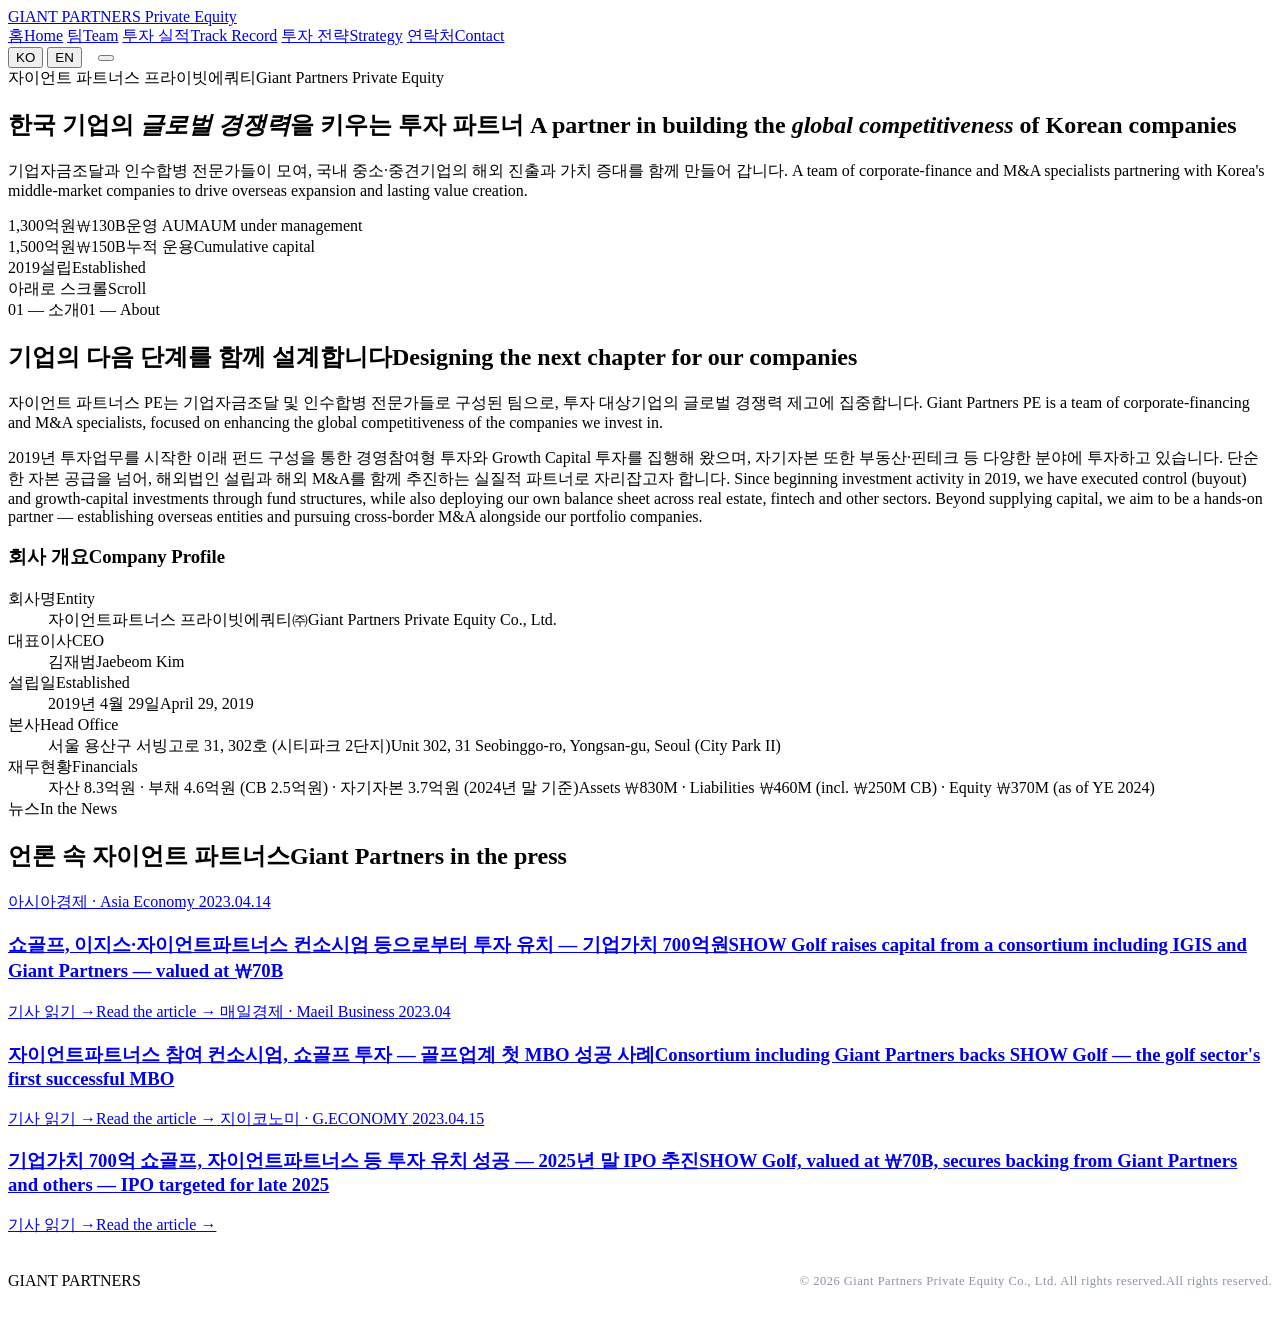
==== commit 777a0389: "pipeline removed" ====
--- a/index.html
+++ b/index.html
@@ -8,338 +8,24 @@
 <link rel="preconnect" href="https://fonts.googleapis.com">
 <link rel="preconnect" href="https://fonts.gstatic.com" crossorigin>
 <link href="https://fonts.googleapis.com/css2?family=Cormorant+Garamond:ital,wght@0,400;0,500;0,600;1,400&family=Inter:wght@300;400;500;600&family=Noto+Sans+KR:wght@300;400;500;700&family=Noto+Serif+KR:wght@400;500;600&display=swap" rel="stylesheet">
-<style>
-  :root{
-    --ink:#13223d;          /* primary deep navy */
-    --ink-2:#0b1525;        /* darkest navy */
-    --ink-soft:#26385a;     /* lighter navy for lines */
-    --paper:#f6f2e9;        /* warm ivory */
-    --paper-2:#fbf9f3;      /* near-white */
-    --brass:#9a7b4f;        /* muted brass accent */
-    --brass-light:#c6a878;  /* light brass */
-    --ink-text:#1c2533;
-    --muted:#6a7180;
-    --line:#d9d2c4;
-    --radius:0px;
-    --maxw:1180px;
-  }
-
-  *{box-sizing:border-box;}
-  html{scroll-behavior:smooth;}
-  body{
-    margin:0;
-    background:var(--paper);
-    color:var(--ink-text);
-    font-family:"Inter","Noto Sans KR",sans-serif;
-    font-weight:400;
-    line-height:1.7;
-    -webkit-font-smoothing:antialiased;
-    font-feature-settings:"kern" 1;
-  }
-
-  /* ---------- Language toggle visibility ---------- */
-  .lang-ko .en{display:none !important;}
-  .lang-en .ko{display:none !important;}
-
-  /* ---------- Typography ---------- */
-  h1,h2,h3,h4{margin:0;font-weight:500;line-height:1.2;color:var(--ink);}
-  .serif{font-family:"Cormorant Garamond","Noto Serif KR",serif;}
-  .lang-ko h1,.lang-ko h2,.lang-ko h3{font-family:"Noto Serif KR",serif;}
-  .lang-en h1,.lang-en h2,.lang-en h3{font-family:"Cormorant Garamond",serif;}
-
-  .eyebrow{
-    font-family:"Inter",sans-serif;
-    font-size:.72rem;
-    letter-spacing:.28em;
-    text-transform:uppercase;
-    color:var(--brass);
-    font-weight:600;
-    margin:0 0 1.1rem;
-    display:block;
-  }
-  .section-title{
-    font-size:clamp(1.9rem,3.6vw,2.9rem);
-    font-weight:500;
-    letter-spacing:.01em;
-    color:var(--ink);
-  }
-  .lang-en .section-title{font-weight:600;letter-spacing:0;}
-  .lead{
-    font-size:1.06rem;
-    color:#39424f;
-    max-width:54ch;
-    line-height:1.75;
-  }
-
-  a{color:inherit;}
-
-  /* ---------- Layout ---------- */
-  .wrap{max-width:var(--maxw);margin:0 auto;padding:0 28px;}
-  section{padding:clamp(64px,9vw,120px) 0;}
-  .band-ink{background:var(--ink);color:#e9e6dd;}
-  .band-ink .section-title,.band-ink h3,.band-ink h4{color:#fff;}
-  .band-ink .lead{color:#c4ccd8;}
-  .band-paper2{background:var(--paper-2);}
-
-  .section-head{margin-bottom:clamp(40px,6vw,68px);max-width:780px;}
-  .divider{width:46px;height:2px;background:var(--brass);margin-bottom:1.6rem;}
-
-  /* ---------- Top bar ---------- */
-  header.topbar{
-    position:fixed;top:0;left:0;right:0;z-index:50;
-    background:rgba(246,242,233,.86);
-    backdrop-filter:blur(10px);
-    border-bottom:1px solid var(--line);
-    transition:background .3s,border-color .3s;
-  }
-  .topbar.scrolled{background:rgba(11,21,37,.92);border-color:rgba(255,255,255,.08);}
-  .topbar.scrolled .logo-mark,.topbar.scrolled .nav-links a{color:#f3efe6;}
-  .topbar.scrolled .logo-sub{color:var(--brass-light);}
-  .topbar.scrolled .lang-btn{color:#cdd3dd;border-color:rgba(255,255,255,.22);}
-  .topbar.scrolled .lang-btn.active{background:var(--brass);color:#fff;border-color:var(--brass);}
-  .topbar-inner{
-    max-width:var(--maxw);margin:0 auto;padding:14px 28px;
-    display:flex;align-items:center;justify-content:space-between;gap:24px;
-  }
-  .logo{display:flex;flex-direction:column;line-height:1;text-decoration:none;}
-  .logo-mark{
-    font-family:"Cormorant Garamond",serif;
-    font-size:1.34rem;font-weight:600;letter-spacing:.16em;color:var(--ink);
-    transition:color .3s;
-  }
-  .logo-sub{
-    font-family:"Inter",sans-serif;font-size:.56rem;letter-spacing:.42em;
-    text-transform:uppercase;color:var(--brass);margin-top:5px;transition:color .3s;
-  }
-  .nav-links{display:flex;gap:30px;align-items:center;}
-  .nav-links a{
-    text-decoration:none;color:var(--ink-text);font-size:.83rem;letter-spacing:.04em;
-    font-weight:500;transition:color .2s;position:relative;padding:4px 0;
-  }
-  .nav-links a:hover{color:var(--brass);}
-  .lang-switch{display:flex;border:1px solid var(--line);border-radius:2px;overflow:hidden;}
-  .lang-btn{
-    background:transparent;border:none;cursor:pointer;
-    padding:5px 11px;font-family:"Inter",sans-serif;font-size:.74rem;font-weight:600;
-    letter-spacing:.06em;color:var(--muted);transition:all .2s;
-  }
-  .lang-btn.active{background:var(--ink);color:#fff;}
-  .nav-toggle{display:none;background:none;border:none;cursor:pointer;padding:6px;}
-  .nav-toggle span{display:block;width:22px;height:2px;background:var(--ink);margin:4px 0;transition:.3s;}
-  .topbar.scrolled .nav-toggle span{background:#f3efe6;}
-
-  /* ---------- Hero ---------- */
-  .hero{
-    position:relative;min-height:100svh;display:flex;align-items:center;
-    background:
-      radial-gradient(110% 80% at 80% 10%, rgba(154,123,79,.16), transparent 60%),
-      linear-gradient(160deg,#0d1828 0%, #13223d 55%, #1a2c4d 100%);
-    color:#f3efe6;overflow:hidden;
-  }
-  .hero::after{
-    content:"";position:absolute;inset:0;
-    background-image:linear-gradient(rgba(255,255,255,.025) 1px,transparent 1px),
-                     linear-gradient(90deg,rgba(255,255,255,.025) 1px,transparent 1px);
-    background-size:64px 64px;mask-image:radial-gradient(120% 90% at 70% 30%,#000,transparent 75%);
-    pointer-events:none;
-  }
-  .hero-inner{position:relative;z-index:2;max-width:var(--maxw);margin:0 auto;padding:120px 28px 80px;width:100%;}
-  .hero-eyebrow{
-    font-size:.74rem;letter-spacing:.34em;text-transform:uppercase;
-    color:var(--brass-light);font-weight:600;margin-bottom:2.2rem;
-    opacity:0;animation:rise .9s .1s forwards;
-  }
-  .hero h1{
-    color:#fff;font-weight:500;letter-spacing:.005em;
-    font-size:clamp(2.5rem,6.4vw,5.1rem);line-height:1.08;max-width:18ch;
-    opacity:0;animation:rise 1s .25s forwards;
-  }
-  .lang-en .hero h1{font-weight:500;}
-  .hero h1 em{font-style:italic;color:var(--brass-light);}
-  .hero .sub{
-    margin-top:2rem;font-size:clamp(1rem,1.6vw,1.2rem);max-width:52ch;
-    color:#cdd5e2;line-height:1.8;font-weight:300;
-    opacity:0;animation:rise 1s .45s forwards;
-  }
-  .hero-meta{
-    margin-top:3.4rem;display:flex;flex-wrap:wrap;gap:42px;
-    opacity:0;animation:rise 1s .65s forwards;
-  }
-  .hero-meta .stat .num{
-    font-family:"Cormorant Garamond",serif;font-size:2.5rem;color:#fff;line-height:1;font-weight:500;
-  }
-  .hero-meta .stat .lbl{
-    display:block;margin-top:.5rem;font-size:.74rem;letter-spacing:.16em;
-    text-transform:uppercase;color:var(--brass-light);
-  }
-  .scroll-cue{
-    position:absolute;bottom:30px;left:50%;transform:translateX(-50%);
-    font-size:.66rem;letter-spacing:.3em;text-transform:uppercase;color:#8a93a5;z-index:2;
-    opacity:0;animation:rise 1s 1s forwards;
-  }
-  @keyframes rise{from{opacity:0;transform:translateY(18px);}to{opacity:1;transform:translateY(0);}}
-
-  /* ---------- About ---------- */
-  .about-grid{display:grid;grid-template-columns:1.15fr .85fr;gap:clamp(40px,6vw,84px);align-items:start;}
-  .fact-card{
-    background:var(--ink);color:#e9e6dd;padding:38px 36px;border-top:3px solid var(--brass);
-  }
-  .fact-card h3{color:#fff;font-size:1.1rem;letter-spacing:.04em;margin-bottom:24px;font-family:"Inter",sans-serif;font-weight:600;}
-  .fact-row{display:grid;grid-template-columns:120px 1fr;gap:14px;padding:14px 0;border-top:1px solid rgba(255,255,255,.1);}
-  .fact-row:first-of-type{border-top:none;}
-  .fact-row dt{color:var(--brass-light);font-size:.82rem;letter-spacing:.04em;font-weight:500;}
-  .fact-row dd{margin:0;color:#dfe3ea;font-size:.92rem;}
-  .about-copy p{margin:0 0 1.3rem;color:#39424f;font-size:1.04rem;line-height:1.8;}
-  .about-copy p:first-of-type{font-size:1.18rem;color:var(--ink);font-family:"Cormorant Garamond","Noto Serif KR",serif;}
-
-  /* ---------- Team ---------- */
-  .team-grid{display:grid;grid-template-columns:1fr 1fr;gap:34px;}
-  .member{background:var(--paper-2);border:1px solid var(--line);padding:38px 36px;position:relative;}
-  .member::before{content:"";position:absolute;top:0;left:0;width:3px;height:64px;background:var(--brass);}
-  .member .role{font-size:.74rem;letter-spacing:.2em;text-transform:uppercase;color:var(--brass);font-weight:600;}
-  .member .name{font-family:"Cormorant Garamond","Noto Serif KR",serif;font-size:2rem;margin:.5rem 0 1.4rem;color:var(--ink);font-weight:500;}
-  .member h5{font-size:.72rem;letter-spacing:.14em;text-transform:uppercase;color:var(--muted);margin:1.5rem 0 .7rem;font-weight:600;font-family:"Inter",sans-serif;}
-  .member ul{margin:0;padding:0;list-style:none;}
-  .member li{position:relative;padding-left:18px;margin-bottom:.55rem;font-size:.92rem;color:#3a4250;line-height:1.6;}
-  .member li::before{content:"";position:absolute;left:0;top:.6em;width:6px;height:6px;border:1px solid var(--brass);transform:rotate(45deg);}
-
-  /* ---------- Funds / ledger ---------- */
-  .ledger{position:relative;margin-top:10px;}
-  .fund{
-    display:grid;grid-template-columns:96px 1fr;gap:30px;padding:38px 0;
-    border-top:1px solid rgba(255,255,255,.12);
-  }
-  .band-paper2 .fund{border-top:1px solid var(--line);}
-  .fund:first-child{border-top:none;}
-  .fund .marker{display:flex;flex-direction:column;}
-  .fund .marker .no{
-    font-family:"Cormorant Garamond",serif;font-size:3.2rem;line-height:.9;color:var(--brass-light);font-weight:500;
-  }
-  .band-paper2 .fund .marker .no{color:var(--brass);}
-  .fund .marker .tag{font-size:.68rem;letter-spacing:.18em;text-transform:uppercase;color:var(--muted);margin-top:8px;}
-  .fund .body h4{font-size:1.32rem;margin-bottom:.4rem;font-family:"Cormorant Garamond","Noto Serif KR",serif;font-weight:600;}
-  .band-ink .fund .body h4{color:#fff;}
-  .fund .meta{font-size:.78rem;letter-spacing:.06em;color:var(--brass);font-weight:600;text-transform:uppercase;margin-bottom:.9rem;}
-  .fund .desc{font-size:.96rem;line-height:1.75;color:#424a57;}
-  .band-ink .fund .desc{color:#bcc4d2;}
-  .fund ul{margin:.8rem 0 0;padding:0;list-style:none;}
-  .fund li{position:relative;padding-left:18px;margin-bottom:.5rem;font-size:.9rem;line-height:1.6;}
-  .band-ink .fund li{color:#aeb6c4;}
-  .band-paper2 .fund li{color:#4a525f;}
-  .fund li::before{content:"–";position:absolute;left:0;color:var(--brass);}
-  .pill-row{display:flex;flex-wrap:wrap;gap:8px;margin-top:1rem;}
-  .pill{font-size:.74rem;letter-spacing:.04em;padding:5px 12px;border:1px solid rgba(255,255,255,.2);color:#cdd5e2;border-radius:2px;}
-  .band-paper2 .pill{border-color:var(--line);color:var(--muted);}
-
-  /* ---------- Stats strip ---------- */
-  .stats-strip{display:grid;grid-template-columns:repeat(4,1fr);gap:1px;background:var(--line);border:1px solid var(--line);margin-bottom:64px;}
-  .stat-cell{background:var(--paper-2);padding:30px 26px;}
-  .band-ink .stats-strip{background:rgba(255,255,255,.1);border-color:rgba(255,255,255,.1);}
-  .band-ink .stat-cell{background:var(--ink);}
-  .stat-cell .v{font-family:"Cormorant Garamond",serif;font-size:2.5rem;color:var(--ink);font-weight:500;line-height:1;}
-  .band-ink .stat-cell .v{color:#fff;}
-  .stat-cell .k{display:block;margin-top:.6rem;font-size:.74rem;letter-spacing:.12em;text-transform:uppercase;color:var(--brass);}
-
-  /* ---------- Principal investments ---------- */
-  .pi-grid{display:grid;grid-template-columns:1fr 1fr;gap:28px;}
-  .pi-card{background:var(--paper-2);border:1px solid var(--line);padding:34px 32px;border-top:3px solid var(--brass);}
-  .pi-card .tag{font-size:.7rem;letter-spacing:.18em;text-transform:uppercase;color:var(--brass);font-weight:600;}
-  .pi-card h4{font-size:1.3rem;margin:.6rem 0 1rem;font-family:"Cormorant Garamond","Noto Serif KR",serif;font-weight:600;}
-  .pi-card p{margin:0;font-size:.95rem;color:#434b58;line-height:1.7;}
-  .pi-card .status{margin-top:1.2rem;font-size:.78rem;letter-spacing:.06em;color:var(--ink);font-weight:600;}
-
-  /* ---------- Strategy pillars ---------- */
-  .pillars{display:grid;grid-template-columns:1fr 1fr;gap:1px;background:rgba(255,255,255,.12);border:1px solid rgba(255,255,255,.12);}
-  .pillar{background:var(--ink);padding:42px 40px;position:relative;}
-  .pillar .pno{font-family:"Cormorant Garamond",serif;font-size:1.05rem;color:var(--brass-light);letter-spacing:.1em;}
-  .pillar h4{color:#fff;font-size:1.32rem;margin:.4rem 0 1.2rem;font-family:"Cormorant Garamond","Noto Serif KR",serif;font-weight:600;}
-  .pillar ul{margin:0;padding:0;list-style:none;}
-  .pillar li{position:relative;padding-left:18px;margin-bottom:.7rem;font-size:.93rem;color:#bcc4d2;line-height:1.65;}
-  .pillar li::before{content:"";position:absolute;left:0;top:.55em;width:6px;height:6px;background:var(--brass);transform:rotate(45deg);}
-
-  /* ---------- Process ---------- */
-  .phase-label{font-size:.74rem;letter-spacing:.2em;text-transform:uppercase;color:var(--brass);font-weight:600;margin:48px 0 22px;display:flex;align-items:center;gap:14px;}
-  .phase-label::after{content:"";flex:1;height:1px;background:var(--line);}
-  .steps{display:grid;grid-template-columns:1fr 1fr;gap:24px;}
-  .step{background:var(--paper-2);border:1px solid var(--line);padding:32px 30px;display:grid;grid-template-columns:54px 1fr;gap:22px;}
-  .step .sno{font-family:"Cormorant Garamond",serif;font-size:2.6rem;color:var(--brass);line-height:.8;font-weight:500;}
-  .step h4{font-size:1.12rem;margin-bottom:.8rem;color:var(--ink);font-family:"Inter","Noto Sans KR",sans-serif;font-weight:600;}
-  .step ul{margin:0;padding:0;list-style:none;}
-  .step li{position:relative;padding-left:16px;margin-bottom:.5rem;font-size:.89rem;color:#454d5a;line-height:1.6;}
-  .step li::before{content:"";position:absolute;left:0;top:.6em;width:5px;height:5px;background:var(--brass);border-radius:50%;}
-
-  /* ---------- Pipeline ---------- */
-  .pipe-grid{display:grid;grid-template-columns:1fr 1fr;gap:60px;}
-  .pipe-col h3{font-size:1.4rem;margin-bottom:6px;color:#fff;font-family:"Cormorant Garamond","Noto Serif KR",serif;font-weight:600;}
-  .pipe-col .ck{font-size:.74rem;letter-spacing:.2em;text-transform:uppercase;color:var(--brass-light);margin-bottom:26px;display:block;}
-  .pipe-item{padding:22px 0;border-top:1px solid rgba(255,255,255,.12);display:grid;grid-template-columns:1fr auto;gap:18px;align-items:start;}
-  .pipe-item:first-of-type{border-top:none;}
-  .pipe-item p{margin:0;font-size:.95rem;color:#c4ccd8;line-height:1.6;}
-  .pipe-item .amt{font-family:"Cormorant Garamond",serif;font-size:1.3rem;color:var(--brass-light);white-space:nowrap;}
-
-  /* ---------- Case study ---------- */
-  .case-head{display:grid;grid-template-columns:1fr 1fr;gap:50px;align-items:end;margin-bottom:54px;}
-  .case-quote{font-family:"Cormorant Garamond","Noto Serif KR",serif;font-size:1.5rem;line-height:1.5;color:var(--ink);font-style:italic;}
-
-  /* ---------- Contact / footer ---------- */
-  .contact-grid{display:grid;grid-template-columns:1fr 1fr;gap:60px;align-items:start;}
-  .contact-grid h2{margin-bottom:20px;}
-  .contact-info dt{font-size:.72rem;letter-spacing:.18em;text-transform:uppercase;color:var(--brass-light);margin-top:22px;}
-  .contact-info dd{margin:.3rem 0 0;font-size:1.04rem;color:#e9e6dd;}
-  footer .foot-bottom{
-    border-top:1px solid rgba(255,255,255,.12);margin-top:64px;padding-top:30px;
-    display:flex;justify-content:space-between;flex-wrap:wrap;gap:16px;
-    font-size:.78rem;color:#8b93a3;letter-spacing:.04em;
-  }
-  .foot-logo{font-family:"Cormorant Garamond",serif;font-size:1.2rem;letter-spacing:.16em;color:#fff;}
-
-  /* ---------- Reveal animation ---------- */
-  .reveal{opacity:0;transform:translateY(26px);transition:opacity .8s ease,transform .8s ease;}
-  .reveal.in{opacity:1;transform:none;}
-
-  /* ---------- Responsive ---------- */
-  @media(max-width:880px){
-    .nav-links{
-      position:fixed;top:0;right:0;height:100svh;width:min(78vw,320px);
-      background:var(--ink-2);flex-direction:column;justify-content:center;gap:30px;
-      transform:translateX(100%);transition:transform .35s ease;padding:40px;z-index:40;
-    }
-    .nav-links.open{transform:translateX(0);}
-    .nav-links a{color:#f3efe6;font-size:1.05rem;}
-    .nav-toggle{display:block;z-index:45;}
-    .about-grid,.team-grid,.pillars,.steps,.pi-grid,.pipe-grid,.case-head,.contact-grid,.stats-strip{grid-template-columns:1fr;}
-    .stats-strip{grid-template-columns:1fr 1fr;}
-    .fund{grid-template-columns:64px 1fr;gap:20px;}
-    .fund .marker .no{font-size:2.4rem;}
-  }
-  @media(max-width:520px){
-    .stats-strip{grid-template-columns:1fr;}
-    .hero-meta{gap:28px;}
-    .step{grid-template-columns:1fr;}
-  }
-  @media(prefers-reduced-motion:reduce){
-    *{animation:none !important;transition:none !important;}
-    .reveal{opacity:1;transform:none;}
-    html{scroll-behavior:auto;}
-  }
-</style>
+<link rel="stylesheet" href="./static/style.css">
+<script src="./static/script.js" defer></script>
 </head>
 <body class="lang-ko">
 
 <!-- ================= TOP BAR ================= -->
 <header class="topbar" id="topbar">
   <div class="topbar-inner">
-    <a href="#top" class="logo">
+    <a href="index.html" class="logo">
       <span class="logo-mark">GIANT PARTNERS</span>
       <span class="logo-sub">Private Equity</span>
     </a>
     <nav class="nav-links" id="navLinks">
-      <a href="#about"><span class="ko">소개</span><span class="en">About</span></a>
-      <a href="#team"><span class="ko">팀</span><span class="en">Team</span></a>
-      <a href="#funds"><span class="ko">투자 실적</span><span class="en">Track Record</span></a>
-      <a href="#strategy"><span class="ko">투자 전략</span><span class="en">Strategy</span></a>
-      <a href="#pipeline"><span class="ko">진행 계획</span><span class="en">Pipeline</span></a>
-      <a href="#contact"><span class="ko">연락처</span><span class="en">Contact</span></a>
+      <a class="active" href="index.html"><span class="ko">홈</span><span class="en">Home</span></a>
+      <a href="views/team.html"><span class="ko">팀</span><span class="en">Team</span></a>
+      <a href="views/track-record.html"><span class="ko">투자 실적</span><span class="en">Track Record</span></a>
+      <a href="views/strategy.html"><span class="ko">투자 전략</span><span class="en">Strategy</span></a>
+      <a href="views/contact.html"><span class="ko">연락처</span><span class="en">Contact</span></a>
     </nav>
     <div style="display:flex;align-items:center;gap:16px;">
       <div class="lang-switch">
@@ -364,8 +50,8 @@
       <span class="en">A team of corporate-finance and M&amp;A specialists partnering with Korea's middle-market companies to drive overseas expansion and lasting value creation.</span>
     </p>
     <div class="hero-meta">
-      <div class="stat"><span class="num">₩130B</span><span class="lbl"><span class="ko">운영 AUM</span><span class="en">AUM under management</span></span></div>
-      <div class="stat"><span class="num">₩150B</span><span class="lbl"><span class="ko">누적 운용</span><span class="en">Cumulative capital</span></span></div>
+      <div class="stat"><span class="num"><span class="ko">1,300억원</span><span class="en">₩130B</span></span><span class="lbl"><span class="ko">운영 AUM</span><span class="en">AUM under management</span></span></div>
+      <div class="stat"><span class="num"><span class="ko">1,500억원</span><span class="en">₩150B</span></span><span class="lbl"><span class="ko">누적 운용</span><span class="en">Cumulative capital</span></span></div>
       <div class="stat"><span class="num">2019</span><span class="lbl"><span class="ko">설립</span><span class="en">Established</span></span></div>
     </div>
   </div>
@@ -398,426 +84,51 @@
           <div class="fact-row"><dt><span class="ko">대표이사</span><span class="en">CEO</span></dt><dd><span class="ko">김재범</span><span class="en">Jaebeom Kim</span></dd></div>
           <div class="fact-row"><dt><span class="ko">설립일</span><span class="en">Established</span></dt><dd><span class="ko">2019년 4월 29일</span><span class="en">April 29, 2019</span></dd></div>
           <div class="fact-row"><dt><span class="ko">본사</span><span class="en">Head Office</span></dt><dd><span class="ko">서울 용산구 서빙고로 31, 302호 (시티파크 2단지)</span><span class="en">Unit 302, 31 Seobinggo-ro, Yongsan-gu, Seoul (City Park II)</span></dd></div>
-          <div class="fact-row"><dt><span class="ko">재무현황</span><span class="en">Financials</span></dt><dd><span class="ko">자산 ₩830M · 부채 ₩460M (CB ₩250M) · 자기자본 ₩370M (2024년 말 기준)</span><span class="en">Assets ₩830M · Liabilities ₩460M (incl. ₩250M CB) · Equity ₩370M (as of YE 2024)</span></dd></div>
+          <div class="fact-row"><dt><span class="ko">재무현황</span><span class="en">Financials</span></dt><dd><span class="ko">자산 8.3억원 · 부채 4.6억원 (CB 2.5억원) · 자기자본 3.7억원 (2024년 말 기준)</span><span class="en">Assets ₩830M · Liabilities ₩460M (incl. ₩250M CB) · Equity ₩370M (as of YE 2024)</span></dd></div>
         </dl>
       </div>
     </div>
   </div>
 </section>
 
-<!-- ================= TEAM ================= -->
-<section id="team">
+<!-- ================= NEWS ================= -->
+<section id="news">
   <div class="wrap">
     <div class="section-head reveal">
-      <span class="eyebrow"><span class="ko">02 — 팀</span><span class="en">02 — Team</span></span>
+      <span class="eyebrow"><span class="ko">뉴스</span><span class="en">In the News</span></span>
       <div class="divider"></div>
-      <h2 class="section-title"><span class="ko">투자은행과 회계의 경험을 더하다</span><span class="en">Investment banking meets deal accounting</span></h2>
+      <h2 class="section-title"><span class="ko">언론 속 자이언트 파트너스</span><span class="en">Giant Partners in the press</span></h2>
     </div>
-    <div class="team-grid">
-      <!-- Member 1 -->
-      <div class="member reveal">
-        <span class="role"><span class="ko">대표이사</span><span class="en">CEO</span></span>
-        <div class="name"><span class="ko">김 재 범</span><span class="en">Jaebeom Kim</span></div>
-        <h5><span class="ko">학력 · 자격</span><span class="en">Education &amp; Qualifications</span></h5>
-        <ul>
-          <li><span class="ko">미국 컬럼비아대학교 MBA</span><span class="en">MBA, Columbia University (USA)</span></li>
-          <li><span class="ko">서울대학교 농경제학사</span><span class="en">B.A. Agricultural Economics, Seoul National University</span></li>
-          <li><span class="ko">前 KTB투자증권 이사대우 · 前 솔로몬투자증권 부장</span><span class="en">Former Director, KTB Investment &amp; Securities · Former Head of Division, Solomon Investment &amp; Securities</span></li>
-        </ul>
-        <h5><span class="ko">주요 경력</span><span class="en">Selected Experience</span></h5>
-        <ul>
-          <li><span class="ko">KGB투자증권 / 한마음저축은행 인수 및 PMI (₩170B / ₩400B)</span><span class="en">Acquisition &amp; PMI of KGB Securities / Hanmaeum Savings Bank (₩170B / ₩400B)</span></li>
-          <li><span class="ko">매각 자문: 아진산업 (₩20B), 소신여객 (₩30B)</span><span class="en">Sell-side advisory: Ajin Industrial (₩20B), Sosin Transit (₩30B)</span></li>
-          <li><span class="ko">BW/CB 발행 주관: 멜파스·신대양제지·메디포스트 (각 ₩20B), 미코 (₩7B), 뉴프라이드 (₩5B), 코미코 중국법인 (₩20B) 등</span><span class="en">Lead-managed BW/CB issuances: Melfas, Shin Dae Yang Paper, Medipost (₩20B each), Mico (₩7B), New Pride (₩5B), Komico China (₩20B) and others</span></li>
-        </ul>
-      </div>
-      <!-- Member 2 -->
-      <div class="member reveal">
-        <span class="role"><span class="ko">부사장</span><span class="en">Vice President</span></span>
-        <div class="name"><span class="ko">손 부 관</span><span class="en">Bugwan Son</span></div>
-        <h5><span class="ko">학력 · 자격</span><span class="en">Education &amp; Qualifications</span></h5>
-        <ul>
-          <li><span class="ko">한국공인회계사 (KICPA)</span><span class="en">Korean Certified Public Accountant (KICPA)</span></li>
-          <li><span class="ko">고려대학교 통계학사</span><span class="en">B.A. Statistics, Korea University</span></li>
-          <li><span class="ko">前 삼일회계법인 · 前 안진회계법인</span><span class="en">Former — Samil PwC · Deloitte Anjin</span></li>
-        </ul>
-        <h5><span class="ko">주요 경력</span><span class="en">Selected Experience</span></h5>
-        <ul>
-          <li><span class="ko">전진중공업 매각 자문</span><span class="en">Sell-side advisory — Jeonjin Heavy Industries</span></li>
-          <li><span class="ko">동양생명 매각 자문</span><span class="en">Sell-side advisory — Tongyang Life Insurance</span></li>
-          <li><span class="ko">재무실사 (FDD) — Carlyle / 유진PE / 한국투자파트너스 등</span><span class="en">Financial due diligence (FDD) — Carlyle / Eugene PE / Korea Investment Partners and others</span></li>
-          <li><span class="ko">한라시멘트 매수 자문</span><span class="en">Buy-side advisory — Halla Cement</span></li>
-        </ul>
-      </div>
+    <div class="news-grid">
+      <a class="news-card reveal" href="https://v.daum.net/v/qj23Gfpa3e" target="_blank" rel="noopener">
+        <span class="news-source">아시아경제 · Asia Economy</span>
+        <span class="news-date">2023.04.14</span>
+        <h3 class="news-title"><span class="ko">쇼골프, 이지스·자이언트파트너스 컨소시엄 등으로부터 투자 유치 — 기업가치 700억원</span><span class="en">SHOW Golf raises capital from a consortium including IGIS and Giant Partners — valued at ₩70B</span></h3>
+        <span class="news-more"><span class="ko">기사 읽기 →</span><span class="en">Read the article →</span></span>
+      </a>
+      <a class="news-card reveal" href="https://www.mk.co.kr/news/stock/9692551" target="_blank" rel="noopener">
+        <span class="news-source">매일경제 · Maeil Business</span>
+        <span class="news-date">2023.04</span>
+        <h3 class="news-title"><span class="ko">자이언트파트너스 참여 컨소시엄, 쇼골프 투자 — 골프업계 첫 MBO 성공 사례</span><span class="en">Consortium including Giant Partners backs SHOW Golf — the golf sector's first successful MBO</span></h3>
+        <span class="news-more"><span class="ko">기사 읽기 →</span><span class="en">Read the article →</span></span>
+      </a>
+      <a class="news-card reveal" href="https://www.geconomy.co.kr/news/article.html?no=276914" target="_blank" rel="noopener">
+        <span class="news-source">지이코노미 · G.ECONOMY</span>
+        <span class="news-date">2023.04.15</span>
+        <h3 class="news-title"><span class="ko">기업가치 700억 쇼골프, 자이언트파트너스 등 투자 유치 성공 — 2025년 말 IPO 추진</span><span class="en">SHOW Golf, valued at ₩70B, secures backing from Giant Partners and others — IPO targeted for late 2025</span></h3>
+        <span class="news-more"><span class="ko">기사 읽기 →</span><span class="en">Read the article →</span></span>
+      </a>
     </div>
   </div>
 </section>
 
-<!-- ================= FUNDS / TRACK RECORD ================= -->
-<section id="funds" class="band-ink">
-  <div class="wrap">
-    <div class="section-head reveal">
-      <span class="eyebrow" style="color:var(--brass-light)"><span class="ko">03 — 투자 실적</span><span class="en">03 — Track Record</span></span>
-      <div class="divider"></div>
-      <h2 class="section-title"><span class="ko">펀드 투자 포트폴리오</span><span class="en">Fund Investment Portfolio</span></h2>
-      <p class="lead" style="margin-top:1.4rem;"><span class="ko">2019년 첫 펀드 결성 이후 경영참여형 투자와 Growth Capital을 통해 네 개의 펀드를 운용해 왔습니다.</span><span class="en">Since closing our first fund in 2019, we have managed four funds across control and growth-capital strategies.</span></p>
-    </div>
-
-    <div class="stats-strip reveal">
-      <div class="stat-cell"><span class="v">4</span><span class="k"><span class="ko">운용 펀드</span><span class="en">Funds managed</span></span></div>
-      <div class="stat-cell"><span class="v">₩130B</span><span class="k"><span class="ko">운영 AUM</span><span class="en">AUM</span></span></div>
-      <div class="stat-cell"><span class="v">117%</span><span class="k"><span class="ko">1호 후순위 IRR</span><span class="en">Fund I sub. IRR</span></span></div>
-      <div class="stat-cell"><span class="v">26</span><span class="k"><span class="ko">수출 국가 (SJ Core)</span><span class="en">Export markets</span></span></div>
-    </div>
-
-    <div class="ledger">
-      <!-- Fund I -->
-      <div class="fund reveal">
-        <div class="marker"><span class="no">I</span><span class="tag"><span class="ko">제1호 펀드</span><span class="en">Fund I</span></span></div>
-        <div class="body">
-          <h4>SJ Core</h4>
-          <div class="meta"><span class="ko">100% 인수 후 매각 완료 · 2019–2020</span><span class="en">Full buyout &amp; realized exit · 2019–2020</span></div>
-          <p class="desc">
-            <span class="ko">2019년 12월 J&amp;Partners와 ₩14.0B 규모 펀드를 결성하여 SJ Core 지분 100%를 인수하고, 2020년 12월 배당금 포함 ₩24.0B에 매각했습니다. 미국 H마트 한국 떡볶이 점유율 1위 기업으로 유럽·동남아 등 26개국에 수출합니다.</span>
-            <span class="en">Formed a ₩14.0B fund with J&amp;Partners in December 2019 to acquire 100% of SJ Core, and exited in December 2020 for ₩24.0B including dividends. SJ Core is the No.1 Korean tteokbokki brand at H Mart in the U.S., exporting to 26 countries across Europe and Southeast Asia.</span>
-          </p>
-          <div class="pill-row">
-            <span class="pill"><span class="ko">중순위 IRR 89.22%</span><span class="en">Mezzanine IRR 89.22%</span></span>
-            <span class="pill"><span class="ko">후순위 IRR 117.21%</span><span class="en">Subordinate IRR 117.21%</span></span>
-          </div>
-        </div>
-      </div>
-      <!-- Fund II -->
-      <div class="fund reveal">
-        <div class="marker"><span class="no">II</span><span class="tag"><span class="ko">제2호 펀드</span><span class="en">Fund II</span></span></div>
-        <div class="body">
-          <h4>NextOn</h4>
-          <div class="meta"><span class="ko">스마트 팩토리 파밍 · 2021–2024</span><span class="en">Smart factory farming · 2021–2024</span></div>
-          <p class="desc"><span class="ko">세계 1위 수직농장(Smart Factory Farming) 기술을 보유한 넥스트온에 단계적으로 투자했습니다.</span><span class="en">Staged investment into NextOn, holder of world-leading smart vertical-farming technology.</span></p>
-          <ul>
-            <li><span class="ko">2021.08 — 이베스트투자증권과 ₩1.2B 신기술사업자 투자조합 결성 (1차)</span><span class="en">Aug 2021 — ₩1.2B new-technology investment partnership with eBest (Tranche 1)</span></li>
-            <li><span class="ko">2023.07 — 넥스트온 아시아에 USD 2.5M 투자 (YG인베스트먼트와 신기사 조합 결성)</span><span class="en">Jul 2023 — USD 2.5M into NextOn Asia (partnership formed with YG Investment)</span></li>
-            <li><span class="ko">2024.02 — 이베스트투자증권과 ₩1.2B 신기술사업자 투자조합 결성 (2차)</span><span class="en">Feb 2024 — ₩1.2B new-technology investment partnership with eBest (Tranche 2)</span></li>
-          </ul>
-        </div>
-      </div>
-      <!-- Fund III -->
-      <div class="fund reveal">
-        <div class="marker"><span class="no">III</span><span class="tag"><span class="ko">제3호 펀드</span><span class="en">Fund III</span></span></div>
-        <div class="body">
-          <h4><span class="ko">쇼골프 (SHOW Golf)</span><span class="en">SHOW Golf</span></h4>
-          <div class="meta"><span class="ko">골프 플랫폼 · ₩13.1B 투자 · 2023~</span><span class="en">Golf platform · ₩13.1B invested · 2023–</span></div>
-          <p class="desc">
-            <span class="ko">국내 1위 오프라인 실외 연습장 운영사이자 모바일 골프 부킹 시스템 운영회사인 쇼골프에 ₩13.1B을 투자했습니다. 이베스트증권·이지스PE와 신기술사업자 투자조합을 결성해 2023년 4월 14일 투자를 완료했으며, 대신PE(₩10B)·신한PE(₩5B)와 공동 투자해 총 ₩27.0B 규모입니다.</span>
-            <span class="en">Invested ₩13.1B into SHOW Golf — Korea's No.1 outdoor driving-range operator and mobile golf-booking platform. A new-technology investment partnership was formed with eBest and IGIS PE, closing on April 14, 2023, co-invested with Daishin PE (₩10B) and Shinhan PE (₩5B) for a total of ₩27.0B.</span>
-          </p>
-          <ul>
-            <li><span class="ko">100만 명 이상의 골프 부킹 Active User 확보, 실외 연습장 운영</span><span class="en">Over 1 million active golf-booking users; operates outdoor driving ranges</span></li>
-            <li><span class="ko">영업이익률 30% 이상, 대규모 오프라인 골프 플랫폼 운영 노하우 특화</span><span class="en">Operating margin above 30%; specialized in large-scale offline golf platform operations</span></li>
-            <li><span class="ko">스윙 시뮬레이터(플라이트스코프) 연동 데이터·동영상 서비스, 쇼골프 아카데미 인수로 레슨 사업 협업</span><span class="en">Data &amp; video services via FlightScope swing simulators; lesson business through the SHOW Golf Academy acquisition</span></li>
-            <li><span class="ko">2024.12 일본 사츠마 골프장 인수 (₩18B) · 2025.11 일본 구마모토 나카미즈 골프장 인수 (₩20B)</span><span class="en">Dec 2024 — Satsuma Golf Course, Japan (₩18B) · Nov 2025 — Nakamizu Golf Course, Kumamoto, Japan (₩20B)</span></li>
-          </ul>
-        </div>
-      </div>
-      <!-- Fund IV -->
-      <div class="fund reveal">
-        <div class="marker"><span class="no">IV</span><span class="tag"><span class="ko">제4호 펀드</span><span class="en">Fund IV</span></span></div>
-        <div class="body">
-          <h4><span class="ko">에코솔루션 (매립장)</span><span class="en">Eco Solution (Landfill)</span></h4>
-          <div class="meta"><span class="ko">환경 인프라 · ₩110B · 2024~</span><span class="en">Environmental infrastructure · ₩110B · 2024–</span></div>
-          <p class="desc">
-            <span class="ko">스틱인베스트먼트 크레딧본부와 함께 충남 서산 소재 매립장 운영사 에코솔루션의 지분 49%를 ₩110B에 인수했습니다. 자이언트 PE가 딜 소싱과 구조화, 계약금 지급을 담당하고 스틱이 자금을 조달하는 구조로, 전체 수익의 30%를 자이언트 PE가 확보합니다.</span>
-            <span class="en">Together with STIC Investments' Credit division, acquired a 49% stake in Eco Solution — a landfill operator in Seosan, Chungnam — for ₩110B. Giant PE led deal sourcing, structuring and the down payment while STIC provided financing, with Giant PE securing 30% of total returns.</span>
-          </p>
-          <div class="pill-row">
-            <span class="pill"><span class="ko">계약상 수익 배분 구조 (CoGP 대체)</span><span class="en">Contractual profit-share (in lieu of Co-GP)</span></span>
-          </div>
-        </div>
-      </div>
-    </div>
-  </div>
-</section>
-
-<!-- ================= PRINCIPAL INVESTMENTS ================= -->
-<section id="principal" class="band-paper2">
-  <div class="wrap">
-    <div class="section-head reveal">
-      <span class="eyebrow"><span class="ko">04 — 자기자본 투자</span><span class="en">04 — Principal Investments</span></span>
-      <div class="divider"></div>
-      <h2 class="section-title"><span class="ko">자기자본으로도 함께 위험을 집니다</span><span class="en">Investing our own balance sheet</span></h2>
-    </div>
-    <div class="pi-grid">
-      <div class="pi-card reveal">
-        <span class="tag"><span class="ko">부동산 · 엑시트 완료 (2024)</span><span class="en">Real estate · Exited (2024)</span></span>
-        <h4><span class="ko">동탄 부동산 프로젝트</span><span class="en">Dongtan Real-Estate Project</span></h4>
-        <p><span class="ko">사업시행자 HTH에 에쿼티로 투자한 프로젝트로, 분양 매출 ₩68.0B을 기록했습니다. 2022년 1월 분양 개시 후 5개월 만에 90% 분양을 완료했으며, 예상 투자 IRR은 20% 수준입니다.</span><span class="en">An equity investment into developer HTH that generated ₩68.0B in pre-sale revenue. Reached 90% of units sold within five months of launch in January 2022, with an expected investment IRR of around 20%.</span></p>
-        <div class="status"><span class="ko">상태 — 엑시트 완료</span><span class="en">Status — Realized</span></div>
-      </div>
-      <div class="pi-card reveal">
-        <span class="tag"><span class="ko">핀테크 · 노르웨이</span><span class="en">Fintech · Norway</span></span>
-        <h4>Neonomics</h4>
-        <p><span class="ko">노르웨이 핀테크 기업 Neonomics에 에쿼티로 투자했습니다. 부상하는 북유럽 시장에서 B2B API 분야의 선도 주자로, 차별적인 기술 경쟁력을 바탕으로 탄탄한 고객군을 확보하고 있습니다. 2022년 ₩10B~₩20B 규모 펀딩 후 2024년 말 매각을 계획했습니다.</span><span class="en">An equity investment into Neonomics, a Norwegian fintech and a leader in the B2B API space across the fast-growing Nordic market, with a strong client base built on differentiated technology. Following a ₩10B–₩20B round in 2022, an exit was targeted for late 2024.</span></p>
-        <div class="status"><span class="ko">분야 — B2B 오픈뱅킹 API</span><span class="en">Sector — B2B open-banking API</span></div>
-      </div>
-    </div>
-  </div>
-</section>
-
-<!-- ================= STRATEGY: PILLARS ================= -->
-<section id="strategy" class="band-ink">
-  <div class="wrap">
-    <div class="section-head reveal">
-      <span class="eyebrow" style="color:var(--brass-light)"><span class="ko">05 — 투자 전략</span><span class="en">05 — Investment Strategy</span></span>
-      <div class="divider"></div>
-      <h2 class="section-title"><span class="ko">국내의 강점을 세계 무대로</span><span class="en">From local strength to global scale</span></h2>
-      <p class="lead" style="margin-top:1.4rem;"><span class="ko">국내 대상기업의 글로벌 경쟁력을 평가하고, 투자 후 해외법인 설립과 해외 M&A를 통해 실질적인 해외 성과를 만드는 파트너가 되고자 합니다.</span><span class="en">We assess the global potential of Korean companies, then act as a hands-on partner to deliver real overseas results — through new foreign entities and cross-border M&amp;A.</span></p>
-    </div>
-    <div class="pillars reveal">
-      <div class="pillar">
-        <span class="pno">01</span>
-        <h4><span class="ko">미들마켓 기업</span><span class="en">Middle-Market Enterprises</span></h4>
-        <ul>
-          <li><span class="ko">국내 중소·중견기업 투자 및 SI와의 타깃사 경영권 공동인수 기회 검토</span><span class="en">Investing in Korean middle-market companies and exploring joint control acquisitions with strategic partners</span></li>
-          <li><span class="ko">폭넓은 스펙트럼의 가치증대 기회를 통해 기업가치 상승의 높은 레버리지 효과 실현</span><span class="en">Pursuing a broad spectrum of value-creation levers to drive high upside in enterprise value</span></li>
-        </ul>
-      </div>
-      <div class="pillar">
-        <span class="pno">02</span>
-        <h4><span class="ko">기회추구형 전략</span><span class="en">Opportunistic Strategy</span></h4>
-        <ul>
-          <li><span class="ko">기술력·브랜드 등 글로벌 경쟁의 차별성 집중 검토 (북미·일본 중심)</span><span class="en">Focusing on globally differentiated technology and brands (centered on North America and Japan)</span></li>
-          <li><span class="ko">해외 진출 네트워크가 없는 기업에는 법인 설립·M&A 등 적극적 진출 전략 수립</span><span class="en">For companies without overseas networks, building active entry strategies via new entities and M&amp;A</span></li>
-        </ul>
-      </div>
-      <div class="pillar">
-        <span class="pno">03</span>
-        <h4><span class="ko">바이아웃 &amp; 그로스</span><span class="en">Buyout &amp; Growth Capital</span></h4>
-        <ul>
-          <li><span class="ko">주요 투자구조는 Buyout 및 SI와의 경영권 인수이며, Growth Equity·Mezzanine 구조도 검토</span><span class="en">Core structures are buyouts and strategic-partner control deals, alongside growth-equity and mezzanine</span></li>
-          <li><span class="ko">공동투자, 해외사업 확대, 재무 안정화, 신규사업 진출 등 다양한 콘셉트의 투자 역량 보유</span><span class="en">Capability across co-investment, overseas expansion, balance-sheet stabilization and new-business entry</span></li>
-        </ul>
-      </div>
-      <div class="pillar">
-        <span class="pno">04</span>
-        <h4><span class="ko">글로벌 PMI 전략</span><span class="en">Global PMI Strategy</span></h4>
-        <ul>
-          <li><span class="ko">"협조적 행동주의" 방식의 투자를 통해 적극적인 가치 개선과 개선방안 모색</span><span class="en">A "collaborative activist" approach to drive active value improvement</span></li>
-          <li><span class="ko">자이언트 PE의 네트워크를 통해 피투자기업의 해외 시장 안착 지원</span><span class="en">Leveraging our network to help portfolio companies establish themselves abroad</span></li>
-          <li><span class="ko">해외 마케팅·진출·사업장 관리 등 실질적인 해외사업 지원 역량 보유</span><span class="en">Hands-on support across overseas marketing, market entry and site management</span></li>
-        </ul>
-      </div>
-    </div>
-  </div>
-</section>
-
-<!-- ================= STRATEGY: PROCESS ================= -->
-<section id="process">
-  <div class="wrap">
-    <div class="section-head reveal">
-      <span class="eyebrow"><span class="ko">06 — 운용 프로세스</span><span class="en">06 — Investment Process</span></span>
-      <div class="divider"></div>
-      <h2 class="section-title"><span class="ko">투자 · 관리 · 엑시트의 3단계</span><span class="en">A three-phase approach</span></h2>
-      <p class="lead" style="margin-top:1.4rem;"><span class="ko">투자 대상에 대한 독자적 분석을 통해 글로벌 경쟁력 또는 국내 독점적 지위가 확인되는 경우, 다음 단계로 업무를 진행합니다.</span><span class="en">When our independent analysis confirms global competitiveness or a dominant domestic position, we proceed through the following stages.</span></p>
-    </div>
-
-    <div class="phase-label"><span class="ko">단계 1 — 투자</span><span class="en">Phase 1 — Investing</span></div>
-    <div class="steps">
-      <div class="step reveal">
-        <span class="sno">1</span>
-        <div>
-          <h4><span class="ko">투자 대상 검토 및 확정</span><span class="en">Target review &amp; selection</span></h4>
-          <ul>
-            <li><span class="ko">영업이익률·영업현금흐름 — 매출 증가 시 이익률이 함께 오르는 산업, 안정적 현금흐름</span><span class="en">Operating margin &amp; cash flow — sectors where margins rise with revenue, with stable cash generation</span></li>
-            <li><span class="ko">CAPEX — 매출 증가 대비 자본 투하가 적은 기업</span><span class="en">CAPEX — low capital intensity relative to growth</span></li>
-            <li><span class="ko">대표자(오너) — 경력·책임감·도덕성·개방성·리더십</span><span class="en">Founder/owner — track record, accountability, integrity, openness, leadership</span></li>
-            <li><span class="ko">밸류 — 승계·상속·IR 부족 등으로 저평가된 회사</span><span class="en">Valuation — companies underpriced due to succession, inheritance or limited IR</span></li>
-            <li><span class="ko">핵심 경쟁력 — 기술·브랜드·상품·서비스의 국내외 경쟁력 평가</span><span class="en">Core edge — assessing technology, brand, product and service competitiveness at home and abroad</span></li>
-          </ul>
-        </div>
-      </div>
-      <div class="step reveal">
-        <span class="sno">2</span>
-        <div>
-          <h4><span class="ko">투자 파트너 검토 (Co-GP / SI)</span><span class="en">Partner review (Co-GP / SI)</span></h4>
-          <ul>
-            <li><span class="ko">피투자기업의 성장에 필요한 경우 Co-GP 또는 SI 투자를 제안</span><span class="en">Proposing Co-GP or strategic-investor participation where it accelerates growth</span></li>
-            <li><span class="ko">투자구조·조건 확정 후 본격적인 펀딩에 착수</span><span class="en">Launching full fundraising once structure and terms are set</span></li>
-            <li><span class="ko">전략적 투자자 우선순위, 재무적 투자자 후순위 구조</span><span class="en">Strategic investors senior, financial investors subordinate</span></li>
-          </ul>
-        </div>
-      </div>
-    </div>
-
-    <div class="phase-label"><span class="ko">단계 2 — 관리 &amp; 엑시트</span><span class="en">Phase 2 — Managing &amp; Exiting</span></div>
-    <div class="steps">
-      <div class="step reveal">
-        <span class="sno">3</span>
-        <div>
-          <h4><span class="ko">투자회사 관리</span><span class="en">Portfolio management</span></h4>
-          <ul>
-            <li><span class="ko">인수 후 1~2년 내 성장에 가장 필요한 부분을 집중 보완 (해외진출·전략 파트너·내부시스템·인력)</span><span class="en">Within the first 1–2 years, concentrating on the highest-impact gaps — overseas entry, partners, systems, talent</span></li>
-            <li><span class="ko">펀드 기간(최대 5년)을 고려해 초기에 집중하고 3년 차 이후 안정적 성장을 유도</span><span class="en">Front-loading effort given the fund's five-year horizon, then guiding steady growth from year three</span></li>
-          </ul>
-        </div>
-      </div>
-      <div class="step reveal">
-        <span class="sno">4</span>
-        <div>
-          <h4><span class="ko">투자회사 엑시트</span><span class="en">Exit</span></h4>
-          <ul>
-            <li><span class="ko">상장 자문 — 직상장 주관사 선정, SPAC 합병 매칭·자문, Pre-IPO 투자</span><span class="en">Listing advisory — IPO underwriter selection, SPAC merger matching, Pre-IPO rounds</span></li>
-            <li><span class="ko">매각 자문 — 유니콘·대기업·해외기업·상장사 대상 직접 매각 또는 자문사 선정</span><span class="en">Sale advisory — direct sale to unicorns, conglomerates, overseas buyers or listed firms, or appointing an advisor</span></li>
-          </ul>
-        </div>
-      </div>
-    </div>
-  </div>
-</section>
-
-<!-- ================= CASE STUDY ================= -->
-<section id="case" class="band-paper2">
-  <div class="wrap">
-    <div class="section-head reveal">
-      <span class="eyebrow"><span class="ko">07 — 사례 연구</span><span class="en">07 — Case Study</span></span>
-      <div class="divider"></div>
-      <h2 class="section-title"><span class="ko">넥스트온 — 해외 진출이 필요한 기업</span><span class="en">NextOn — a company built to go global</span></h2>
-    </div>
-    <div class="case-head reveal">
-      <p class="case-quote"><span class="ko">"전 세계 수직농장 중 유일하게 영업이익 흑자를 달성한 운영 절감 기술 — 우리가 함께 세계로 나갈 이유였습니다."</span><span class="en">"The only vertical farm in the world achieving an operating profit — that was our reason to take it global, together."</span></p>
-      <p class="lead"><span class="ko">2021년 투자한 넥스트온은 자이언트 PE의 3단계 전략이 실제로 어떻게 작동하는지 보여줍니다.</span><span class="en">Our 2021 investment in NextOn shows how Giant PE's three-phase strategy works in practice.</span></p>
-    </div>
-
-    <div class="steps">
-      <div class="step reveal">
-        <span class="sno">1</span>
-        <div>
-          <h4><span class="ko">투자 대상 검토 및 확정</span><span class="en">Target review &amp; selection</span></h4>
-          <ul>
-            <li><span class="ko">유망 기술·성장주이면서 재배 원물 생산에서 영업이익 흑자, 낮은 고정비로 규모의 경제 실현</span><span class="en">A growth/tech name already profitable on crop output, with low fixed costs enabling economies of scale</span></li>
-            <li><span class="ko">설비가 비교적 단순해 CAPEX가 적고, 설치 후 10년간 중대보수가 거의 불필요</span><span class="en">Simple facilities mean low CAPEX, with virtually no major maintenance for ten years after installation</span></li>
-            <li><span class="ko">대표자 — 서울반도체 대표 출신 LED 전문가, 글로벌 사업 경험, 해외진출 파트너로 인정</span><span class="en">Founder — an LED expert and former Seoul Semiconductor CEO with global business experience</span></li>
-            <li><span class="ko">밸류 — ₩80B 밸류로 투자, 국내외 동종사 대비 2~3배 이상 저평가</span><span class="en">Valuation — invested at ₩80B, 2–3× undervalued versus domestic and global peers</span></li>
-            <li><span class="ko">핵심 경쟁력 — 전 세계 수직농장 중 유일한 영업흑자 수준의 운영 절감·재배 기술, 오폐수 무배출</span><span class="en">Edge — uniquely profitable operating efficiency and cultivation technology, with zero wastewater discharge</span></li>
-          </ul>
-        </div>
-      </div>
-      <div class="step reveal">
-        <span class="sno">2</span>
-        <div>
-          <h4><span class="ko">투자 파트너 검토 (Co-GP / SI)</span><span class="en">Partner review (Co-GP / SI)</span></h4>
-          <ul>
-            <li><span class="ko">설립 기간과 투자자 세제 혜택을 고려해 증권사와 신기술사업자조합으로 구조 확정 (선정 후 설립까지 2주)</span><span class="en">Structured as a new-technology partnership with a securities firm for speed and tax efficiency — two weeks from selection to formation</span></li>
-            <li><span class="ko">아시아·남미에 6만 명을 고용한 글로벌 의류 OEM을 주된 SI로 검토했으나, 최종적으로 기타 투자자로 구성</span><span class="en">A global apparel OEM employing 60,000 across Asia and South America was the lead SI candidate; the round was ultimately filled by other investors</span></li>
-          </ul>
-        </div>
-      </div>
-      <div class="step reveal">
-        <span class="sno">3</span>
-        <div>
-          <h4><span class="ko">투자회사 관리</span><span class="en">Portfolio management</span></h4>
-          <ul>
-            <li><span class="ko">저온성 프리미엄 딸기·특수채소·허브류는 싱가포르 중심의 동남아 시장, 99% 순도 CBD 오일 등 바이오 소재는 캐나다 중심의 북미 시장이 적합하다고 판단</span><span class="en">Premium cold-climate strawberries, specialty vegetables and herbs targeted at a Singapore-led Southeast Asia market; 99%-purity CBD oil and bio-materials at a Canada-led North America market</span></li>
-            <li><span class="ko">자이언트가 각 지역 진출을 리드 — 2023년 하반기 넥스트온 아시아 설립, 2024년 하반기 북미 진출 계획</span><span class="en">Giant led each market entry — NextOn Asia established in H2 2023, with North American entry planned for H2 2024</span></li>
-          </ul>
-        </div>
-      </div>
-      <div class="step reveal">
-        <span class="sno">4</span>
-        <div>
-          <h4><span class="ko">투자회사 엑시트</span><span class="en">Exit</span></h4>
-          <ul>
-            <li><span class="ko">투자자 유치 및 상장 자문 — 2023년 말 자이언트 PE가 인바이트한 글로벌 4대 PE가 ₩100B 이상 투자를 목표로 검토</span><span class="en">Capital raising &amp; listing advisory — in late 2023, a top-four global PE firm invited by Giant PE evaluated a ₩100B+ investment</span></li>
-            <li><span class="ko">글로벌 전략과 나스닥 상장 구조를 논의 중</span><span class="en">Discussions underway on a global strategy and a NASDAQ listing structure</span></li>
-          </ul>
-        </div>
-      </div>
-    </div>
-  </div>
-</section>
-
-<!-- ================= PIPELINE ================= -->
-<section id="pipeline" class="band-ink">
-  <div class="wrap">
-    <div class="section-head reveal">
-      <span class="eyebrow" style="color:var(--brass-light)"><span class="ko">08 — 진행 계획</span><span class="en">08 — Pipeline</span></span>
-      <div class="divider"></div>
-      <h2 class="section-title"><span class="ko">2026년 단기 · 장기 계획</span><span class="en">2026 near- and long-term plans</span></h2>
-      <p class="lead" style="margin-top:1.4rem;"><span class="ko">2026년 1월 기준 진행 중인 프로젝트 펀드와 중장기 전략입니다.</span><span class="en">Active project funds and longer-term strategy, as of January 2026.</span></p>
-    </div>
-    <div class="pipe-grid">
-      <div class="pipe-col reveal">
-        <h3><span class="ko">단기 전략 — 프로젝트 펀드</span><span class="en">Near-term — Project Funds</span></h3>
-        <span class="ck"><span class="ko">진행 중 / 검토 중</span><span class="en">In progress / under review</span></span>
-        <div class="pipe-item"><p><span class="ko">광양 소재 신규 매립장 인수(2차 매립장) — 매각 주관사와 논의 중</span><span class="en">Acquisition of a new landfill in Gwangyang (second landfill) — in discussion with the sell-side advisor</span></p><span class="amt">₩80B</span></div>
-        <div class="pipe-item"><p><span class="ko">쇼골프 연장 — 기존 RCPS 투자자 + 신주 자금 조달, 1월 투자자 태핑 시작 (DS PE와 Co-GP 논의)</span><span class="en">SHOW Golf extension — existing RCPS investors plus new equity; investor tapping began in January (Co-GP talks with DS PE)</span></p><span class="amt">₩60B</span></div>
-        <div class="pipe-item"><p><span class="ko">국내 봉제완구 2위 업체 인수 — SI와 협력해 매도자 측과 가격 협의 중 (DS PE와 Co-GP 논의)</span><span class="en">Acquisition of Korea's No.2 plush-toy maker — negotiating price with the seller alongside a strategic partner (Co-GP talks with DS PE)</span></p><span class="amt">₩40B</span></div>
-        <div class="pipe-item"><p><span class="ko">넥스트온 인도어팜 확대를 위한 전략 펀드 — 2026년 하반기 설립 예정</span><span class="en">Strategic fund to expand NextOn's indoor farming — planned launch in H2 2026</span></p><span class="amt">—</span></div>
-      </div>
-      <div class="pipe-col reveal">
-        <h3><span class="ko">장기 전략 — 싱가포르 GP</span><span class="en">Long-term — Singapore GP</span></h3>
-        <span class="ck"><span class="ko">설립 예정</span><span class="en">Planned</span></span>
-        <div class="pipe-item"><p><span class="ko">해외 진출한 한국 기업에 투자하기 위한 펀드 운용 법인을 싱가포르에 설립할 예정입니다. 2026년 하반기 이후를 목표로 합니다.</span><span class="en">Establishing a fund-management entity in Singapore to invest in Korean companies expanding overseas, targeted for after H2 2026.</span></p><span class="amt">2026 H2+</span></div>
-      </div>
-    </div>
-  </div>
-</section>
-
-<!-- ================= CONTACT / FOOTER ================= -->
-<footer id="contact" class="band-ink" style="padding-bottom:48px;">
-  <div class="wrap">
-    <div class="contact-grid">
-      <div class="reveal">
-        <span class="eyebrow" style="color:var(--brass-light)"><span class="ko">연락처</span><span class="en">Contact</span></span>
-        <h2 class="section-title" style="font-size:clamp(1.8rem,3.4vw,2.6rem);"><span class="ko">투자·협업 문의를 환영합니다</span><span class="en">We welcome investment and partnership enquiries</span></h2>
-      </div>
-      <div class="reveal">
-        <dl class="contact-info" style="margin:0;">
-          <dt><span class="ko">회사</span><span class="en">Entity</span></dt>
-          <dd><span class="ko">자이언트파트너스 프라이빗에쿼티㈜</span><span class="en">Giant Partners Private Equity Co., Ltd.</span></dd>
-          <dt><span class="ko">주소</span><span class="en">Address</span></dt>
-          <dd><span class="ko">서울 용산구 서빙고로 31, 302호 (시티파크 2단지)</span><span class="en">Unit 302, 31 Seobinggo-ro, Yongsan-gu, Seoul, Korea</span></dd>
-          <dt><span class="ko">대표이사</span><span class="en">CEO</span></dt>
-          <dd><span class="ko">김재범</span><span class="en">Jaebeom Kim</span></dd>
-        </dl>
-      </div>
-    </div>
-    <div class="foot-bottom">
-      <span class="foot-logo">GIANT PARTNERS</span>
-      <span>© 2026 Giant Partners Private Equity Co., Ltd. <span class="ko">All rights reserved.</span><span class="en">All rights reserved.</span></span>
-    </div>
+<!-- ================= FOOTER ================= -->
+<footer class="band-ink" style="padding:36px 0;">
+  <div class="wrap" style="display:flex;justify-content:space-between;flex-wrap:wrap;gap:16px;align-items:center;">
+    <span class="foot-logo">GIANT PARTNERS</span>
+    <span style="font-size:.78rem;color:#8b93a3;letter-spacing:.04em;">© 2026 Giant Partners Private Equity Co., Ltd. <span class="ko">All rights reserved.</span><span class="en">All rights reserved.</span></span>
   </div>
 </footer>
 
-<script>
-  // ---------- Language toggle ----------
-  function setLang(lang){
-    document.body.classList.remove('lang-ko','lang-en');
-    document.body.classList.add('lang-'+lang);
-    document.documentElement.lang = lang;
-    document.querySelectorAll('.lang-btn').forEach(function(b){
-      b.classList.toggle('active', b.dataset.lang===lang);
-    });
-  }
-
-  // ---------- Sticky bar style on scroll ----------
-  var topbar = document.getElementById('topbar');
-  window.addEventListener('scroll', function(){
-    topbar.classList.toggle('scrolled', window.scrollY > 80);
-  });
-
-  // ---------- Mobile menu ----------
-  var navToggle = document.getElementById('navToggle');
-  var navLinks = document.getElementById('navLinks');
-  navToggle.addEventListener('click', function(){ navLinks.classList.toggle('open'); });
-  navLinks.querySelectorAll('a').forEach(function(a){
-    a.addEventListener('click', function(){ navLinks.classList.remove('open'); });
-  });
-
-  // ---------- Scroll reveal ----------
-  var io = new IntersectionObserver(function(entries){
-    entries.forEach(function(e){ if(e.isIntersecting){ e.target.classList.add('in'); io.unobserve(e.target); } });
-  }, {threshold:0.12});
-  document.querySelectorAll('.reveal').forEach(function(el){ io.observe(el); });
-</script>
 </body>
-</html>
+</html>
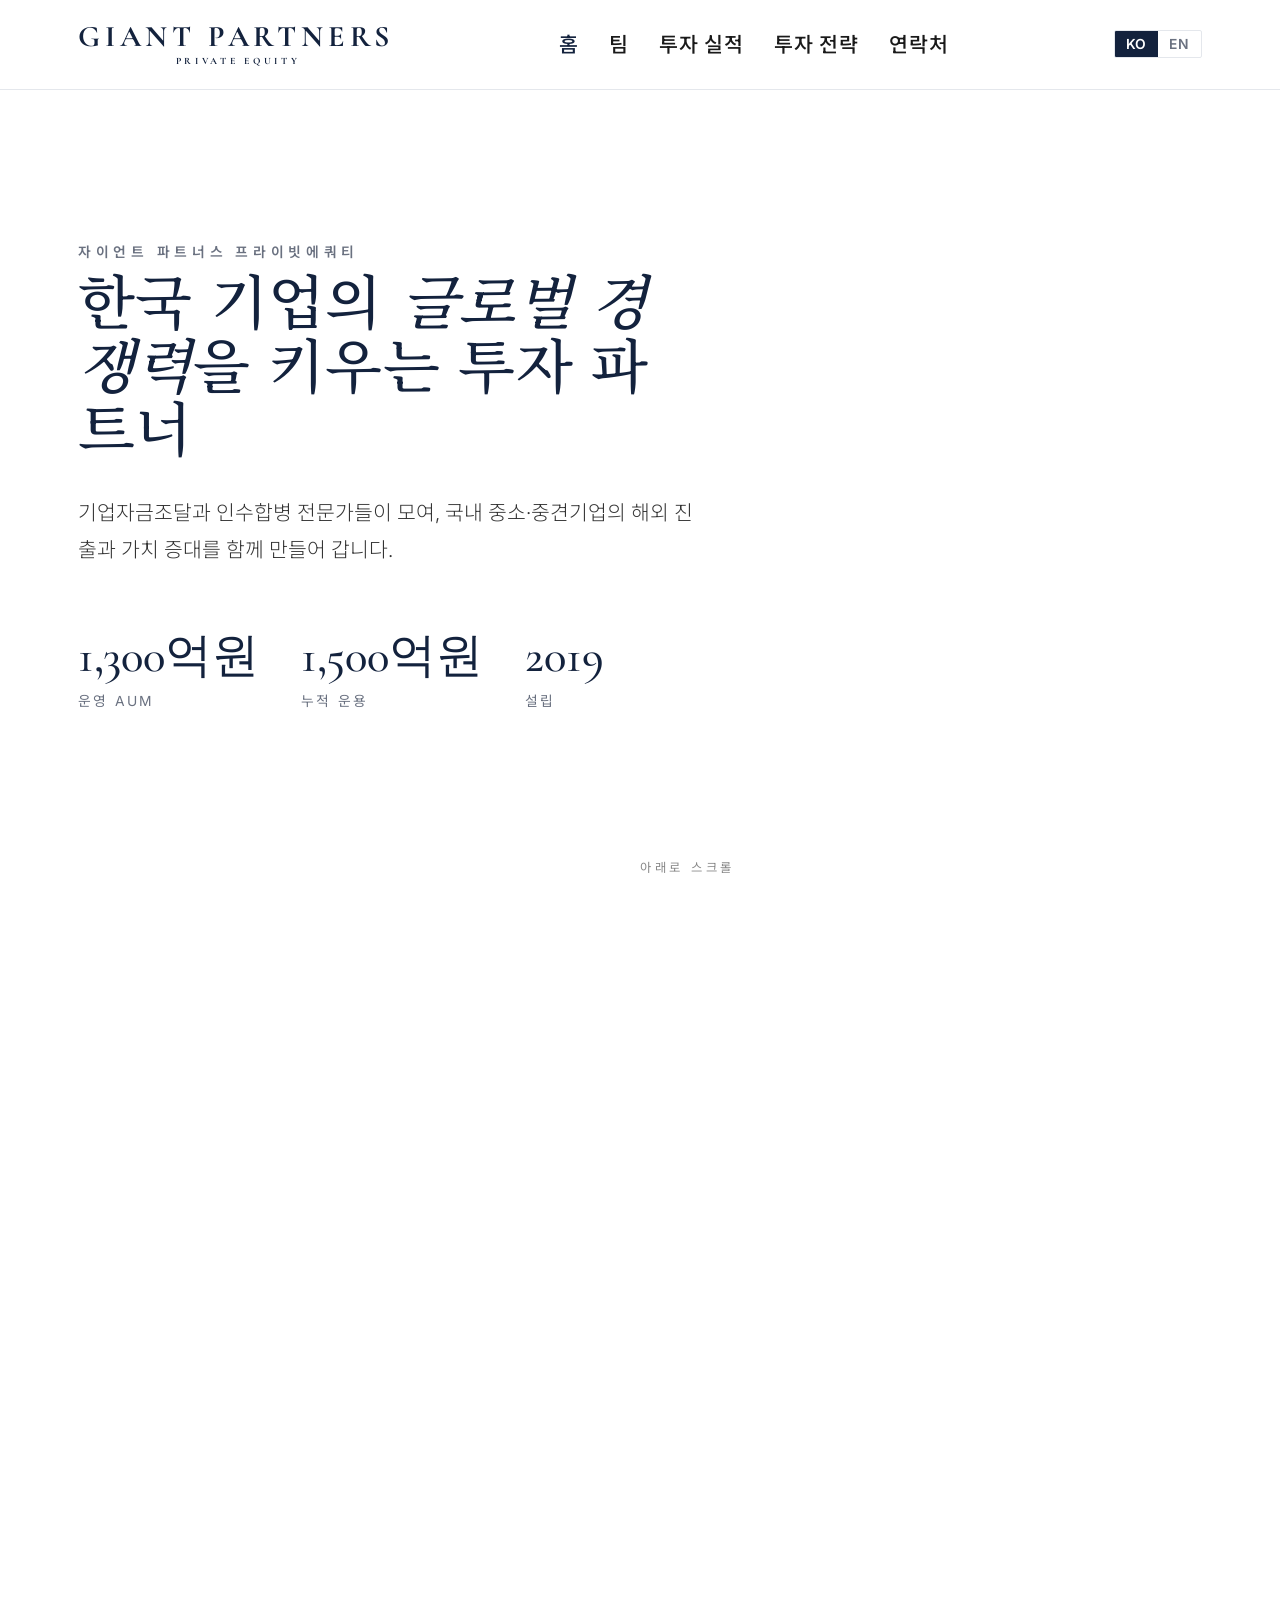
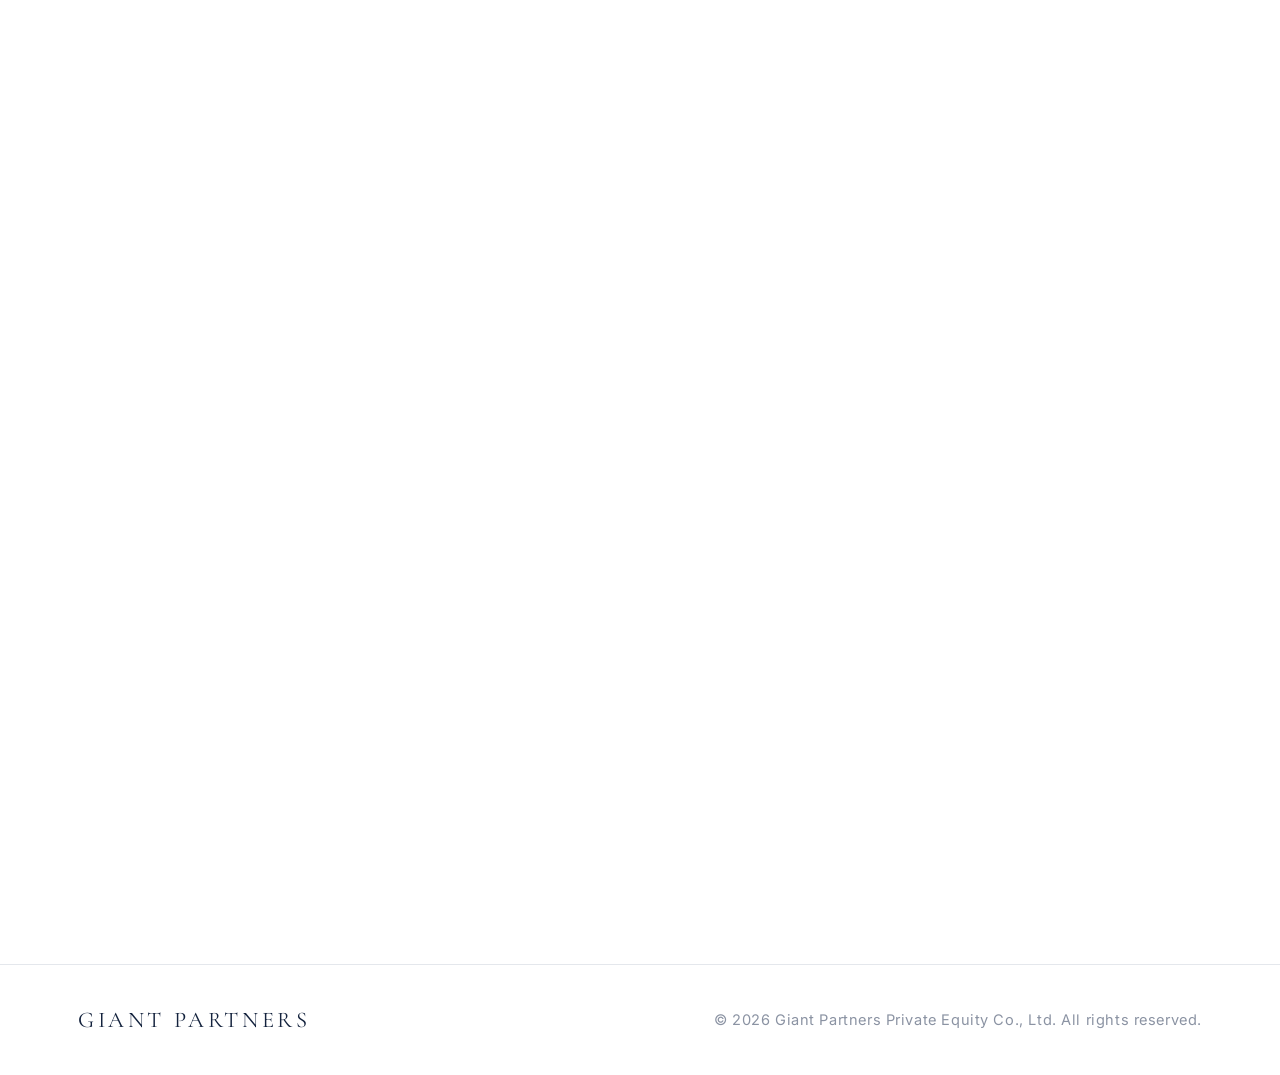
==== commit 63a269e9: "font fixed" ====
--- a/index.html
+++ b/index.html
@@ -8,7 +8,7 @@
 <link rel="preconnect" href="https://fonts.googleapis.com">
 <link rel="preconnect" href="https://fonts.gstatic.com" crossorigin>
 <link href="https://fonts.googleapis.com/css2?family=Cormorant+Garamond:ital,wght@0,400;0,500;0,600;1,400&family=Inter:wght@300;400;500;600&family=Noto+Sans+KR:wght@300;400;500;700&family=Noto+Serif+KR:wght@400;500;600&display=swap" rel="stylesheet">
-<link rel="stylesheet" href="./static/style.css">
+<link rel="stylesheet" href="./static/style.css?v=2">
 <script src="./static/script.js" defer></script>
 </head>
 <body class="lang-ko">
--- a/static/style.css
+++ b/static/style.css
@@ -0,0 +1,606 @@
+/* Loads Noto Serif (Latin sibling of Noto Serif KR) so the English
+   headings match the Korean. All other fonts load from your HTML <link>. */
+@import url('https://fonts.googleapis.com/css2?family=Noto+Serif:ital,wght@0,400;0,500;0,600;0,700;1,500;1,600;1,700&display=swap');
+/* Bold weight for the logo wordmark (HTML <link> only loads up to 600). */
+@import url('https://fonts.googleapis.com/css2?family=Cormorant+Garamond:wght@600;700&display=swap');
+
+:root{
+  --ink:#13223d;          /* primary deep navy */
+  --ink-2:#0b1525;        /* darkest navy */
+  --ink-soft:#26385a;     /* lighter navy for lines */
+  --paper:#f5f6f8;        /* light, almost white */
+  --paper-2:#ffffff;      /* clean white */
+  --brass:#9a7b4f;        /* muted brass accent */
+  --brass-light:#c6a878;  /* light brass */
+  --ink-text:#1c2533;
+  --muted:#6a7180;
+  --line:#e4e7ec;
+  --radius:0px;
+  --maxw:1180px;
+}
+
+*{box-sizing:border-box;}
+html{scroll-behavior:smooth;font-size:117%;}
+body{
+  margin:0;
+  background:var(--paper);
+  color:var(--ink-text);
+  font-family:"Inter","Noto Sans KR",sans-serif;
+  font-weight:400;
+  line-height:1.7;
+  -webkit-font-smoothing:antialiased;
+  font-feature-settings:"kern" 1;
+}
+
+/* ---------- Language toggle visibility ---------- */
+.lang-ko .en{display:none !important;}
+.lang-en .ko{display:none !important;}
+
+/* ---------- Typography ---------- */
+h1,h2,h3,h4{margin:0;font-weight:500;line-height:1.2;color:var(--ink);}
+.serif{font-family:"Cormorant Garamond","Noto Serif KR",serif;}
+.lang-ko h1,.lang-ko h2,.lang-ko h3{font-family:"Noto Serif KR",serif;}
+.lang-en h1,.lang-en h2,.lang-en h3{font-family:"Cormorant Garamond",serif;}
+
+.eyebrow{
+  font-family:"Inter",sans-serif;
+  font-size:.72rem;
+  letter-spacing:.28em;
+  text-transform:uppercase;
+  color:var(--brass);
+  font-weight:600;
+  margin:0 0 1.1rem;
+  display:block;
+}
+.section-title{
+  font-size:clamp(1.9rem,3.6vw,2.9rem);
+  font-weight:500;
+  letter-spacing:.01em;
+  color:var(--ink);
+}
+.lang-en .section-title{font-weight:600;letter-spacing:0;}
+.lead{
+  font-size:1.06rem;
+  color:#39424f;
+  max-width:54ch;
+  line-height:1.75;
+}
+
+a{color:inherit;}
+
+/* ---------- Layout ---------- */
+.wrap{max-width:var(--maxw);margin:0 auto;padding:0 28px;}
+section{padding:clamp(64px,9vw,120px) 0;}
+.band-ink{background:var(--ink);color:#e9e6dd;}
+.band-ink .section-title,.band-ink h3,.band-ink h4{color:#fff;}
+.band-ink .lead{color:#c4ccd8;}
+.band-paper2{background:var(--paper-2);}
+
+.section-head{margin-bottom:clamp(40px,6vw,68px);max-width:780px;}
+.divider{width:46px;height:2px;background:var(--brass);margin-bottom:1.6rem;}
+
+/* ---------- Top bar ---------- */
+header.topbar{
+  position:fixed;top:0;left:0;right:0;z-index:50;
+  background:rgba(246,242,233,.86);
+  backdrop-filter:blur(10px);
+  border-bottom:1px solid var(--line);
+  transition:background .3s,border-color .3s;
+}
+.topbar.scrolled{background:rgba(11,21,37,.92);border-color:rgba(255,255,255,.08);}
+.topbar.scrolled .logo-mark,.topbar.scrolled .nav-links a{color:#f3efe6;}
+.topbar.scrolled .logo-sub{color:#f3efe6;}
+.topbar.scrolled .lang-btn{color:#cdd3dd;border-color:rgba(255,255,255,.22);}
+.topbar.scrolled .lang-btn.active{background:var(--brass);color:#fff;border-color:var(--brass);}
+.topbar-inner{
+  max-width:var(--maxw);margin:0 auto;padding:14px 28px;
+  display:flex;align-items:center;justify-content:space-between;gap:24px;
+}
+.logo{display:flex;flex-direction:column;line-height:1;text-decoration:none;}
+.logo-mark{
+  font-family:"Cormorant Garamond",serif;
+  font-size:1.34rem;font-weight:600;letter-spacing:.16em;color:var(--ink);
+  transition:color .3s;
+}
+.logo-sub{
+  font-family:"Inter",sans-serif;font-size:.56rem;letter-spacing:.42em;
+  text-transform:uppercase;color:var(--ink);margin-top:5px;transition:color .3s;
+}
+.nav-links{display:flex;gap:30px;align-items:center;}
+.nav-links a{
+  text-decoration:none;color:var(--ink-text);font-size:.83rem;letter-spacing:.04em;
+  font-weight:500;transition:color .2s;position:relative;padding:4px 0;
+}
+.nav-links a:hover{color:var(--brass);}
+
+/* active nav link (highlights the current page) */
+.nav-links a.active{color:var(--brass);}
+.topbar.scrolled .nav-links a.active{color:var(--brass-light);}
+
+.lang-switch{display:flex;border:1px solid var(--line);border-radius:2px;overflow:hidden;}
+.lang-btn{
+  background:transparent;border:none;cursor:pointer;
+  padding:5px 11px;font-family:"Inter",sans-serif;font-size:.74rem;font-weight:600;
+  letter-spacing:.06em;color:var(--muted);transition:all .2s;
+}
+.lang-btn.active{background:var(--ink);color:#fff;}
+.nav-toggle{display:none;background:none;border:none;cursor:pointer;padding:6px;}
+.nav-toggle span{display:block;width:22px;height:2px;background:var(--ink);margin:4px 0;transition:.3s;}
+.topbar.scrolled .nav-toggle span{background:#f3efe6;}
+
+/* extra top space so the first section on inner pages clears the fixed header */
+.first{padding-top:calc(clamp(64px,9vw,120px) + 56px);}
+
+/* ---------- Hero ---------- */
+.hero{
+  position:relative;min-height:100svh;display:flex;align-items:center;
+  background:
+    radial-gradient(110% 80% at 80% 10%, rgba(154,123,79,.16), transparent 60%),
+    linear-gradient(160deg,#0d1828 0%, #13223d 55%, #1a2c4d 100%);
+  color:#f3efe6;overflow:hidden;
+}
+.hero::after{
+  content:"";position:absolute;inset:0;
+  background-image:linear-gradient(rgba(255,255,255,.025) 1px,transparent 1px),
+                   linear-gradient(90deg,rgba(255,255,255,.025) 1px,transparent 1px);
+  background-size:64px 64px;mask-image:radial-gradient(120% 90% at 70% 30%,#000,transparent 75%);
+  pointer-events:none;
+}
+.hero-inner{position:relative;z-index:2;max-width:var(--maxw);margin:0 auto;padding:120px 28px 80px;width:100%;}
+.hero-eyebrow{
+  font-size:.74rem;letter-spacing:.34em;text-transform:uppercase;
+  color:var(--brass-light);font-weight:600;margin-bottom:2.2rem;
+  opacity:0;animation:rise .9s .1s forwards;
+}
+.hero h1{
+  color:#fff;font-weight:500;letter-spacing:.005em;
+  font-size:clamp(2.5rem,6.4vw,5.1rem);line-height:1.08;max-width:18ch;
+  opacity:0;animation:rise 1s .25s forwards;
+}
+.lang-en .hero h1{font-weight:500;}
+.hero h1 em{font-style:italic;color:inherit;}
+.hero .sub{
+  margin-top:2rem;font-size:clamp(1rem,1.6vw,1.2rem);max-width:52ch;
+  color:#cdd5e2;line-height:1.8;font-weight:300;
+  opacity:0;animation:rise 1s .45s forwards;
+}
+.hero-meta{
+  margin-top:3.4rem;display:flex;flex-wrap:wrap;gap:42px;
+  opacity:0;animation:rise 1s .65s forwards;
+}
+.hero-meta .stat .num{
+  font-family:"Cormorant Garamond",serif;font-size:2.5rem;color:#fff;line-height:1;font-weight:500;
+}
+.hero-meta .stat .lbl{
+  display:block;margin-top:.5rem;font-size:.74rem;letter-spacing:.16em;
+  text-transform:uppercase;color:var(--brass-light);
+}
+.scroll-cue{
+  position:absolute;bottom:30px;left:50%;transform:translateX(-50%);
+  font-size:.66rem;letter-spacing:.3em;text-transform:uppercase;color:#8a93a5;z-index:2;
+  opacity:0;animation:rise 1s 1s forwards;
+}
+@keyframes rise{from{opacity:0;transform:translateY(18px);}to{opacity:1;transform:translateY(0);}}
+
+/* ---------- About ---------- */
+.about-grid{display:grid;grid-template-columns:1.15fr .85fr;gap:clamp(40px,6vw,84px);align-items:start;}
+.fact-card{
+  background:var(--ink);color:#e9e6dd;padding:38px 36px;border-top:3px solid var(--brass);
+}
+.fact-card h3{color:#fff;font-size:1.1rem;letter-spacing:.04em;margin-bottom:24px;font-family:"Inter",sans-serif;font-weight:600;}
+.fact-row{display:grid;grid-template-columns:120px 1fr;gap:14px;padding:14px 0;border-top:1px solid rgba(255,255,255,.1);}
+.fact-row:first-of-type{border-top:none;}
+.fact-row dt{color:var(--brass-light);font-size:.82rem;letter-spacing:.04em;font-weight:500;}
+.fact-row dd{margin:0;color:#dfe3ea;font-size:.92rem;}
+.about-copy p{margin:0 0 1.3rem;color:#39424f;font-size:1.04rem;line-height:1.8;}
+.about-copy p:first-of-type{font-size:1.18rem;color:var(--ink);font-family:"Cormorant Garamond","Noto Serif KR",serif;}
+
+/* ---------- Team ---------- */
+.team-grid{display:grid;grid-template-columns:1fr 1fr;gap:34px;}
+.member{background:var(--paper-2);border:1px solid var(--line);padding:38px 36px;position:relative;}
+.member::before{content:"";position:absolute;top:0;left:0;width:3px;height:64px;background:var(--brass);}
+.member .role{font-size:.74rem;letter-spacing:.2em;text-transform:uppercase;color:var(--brass);font-weight:600;}
+.member .name{font-family:"Cormorant Garamond","Noto Serif KR",serif;font-size:2rem;margin:.5rem 0 1.4rem;color:var(--ink);font-weight:500;}
+.member h5{font-size:.72rem;letter-spacing:.14em;text-transform:uppercase;color:var(--muted);margin:1.5rem 0 .7rem;font-weight:600;font-family:"Inter",sans-serif;}
+.member ul{margin:0;padding:0;list-style:none;}
+.member li{position:relative;padding-left:18px;margin-bottom:.55rem;font-size:.92rem;color:#3a4250;line-height:1.6;}
+.member li::before{content:"";position:absolute;left:0;top:.6em;width:6px;height:6px;border:1px solid var(--brass);transform:rotate(45deg);}
+
+/* ---------- Funds / ledger ---------- */
+.ledger{position:relative;margin-top:10px;}
+.fund{
+  display:grid;grid-template-columns:96px 1fr;gap:30px;padding:38px 0;
+  border-top:1px solid rgba(255,255,255,.12);
+}
+.band-paper2 .fund{border-top:1px solid var(--line);}
+.fund:first-child{border-top:none;}
+.fund .marker{display:flex;flex-direction:column;}
+.fund .marker .no{
+  font-family:"Cormorant Garamond",serif;font-size:3.2rem;line-height:.9;color:var(--brass-light);font-weight:500;
+}
+.band-paper2 .fund .marker .no{color:var(--brass);}
+.fund .marker .tag{font-size:.68rem;letter-spacing:.18em;text-transform:uppercase;color:var(--muted);margin-top:8px;}
+.fund .body h4{font-size:1.32rem;margin-bottom:.4rem;font-family:"Cormorant Garamond","Noto Serif KR",serif;font-weight:600;}
+.band-ink .fund .body h4{color:#fff;}
+.fund .meta{font-size:.78rem;letter-spacing:.06em;color:var(--brass);font-weight:600;text-transform:uppercase;margin-bottom:.9rem;}
+.fund .desc{font-size:.96rem;line-height:1.75;color:#424a57;}
+.band-ink .fund .desc{color:#bcc4d2;}
+.fund ul{margin:.8rem 0 0;padding:0;list-style:none;}
+.fund li{position:relative;padding-left:18px;margin-bottom:.5rem;font-size:.9rem;line-height:1.6;}
+.band-ink .fund li{color:#aeb6c4;}
+.band-paper2 .fund li{color:#4a525f;}
+.fund li::before{content:"–";position:absolute;left:0;color:var(--brass);}
+.pill-row{display:flex;flex-wrap:wrap;gap:8px;margin-top:1rem;}
+.pill{font-size:.74rem;letter-spacing:.04em;padding:5px 12px;border:1px solid rgba(255,255,255,.2);color:#cdd5e2;border-radius:2px;}
+.band-paper2 .pill{border-color:var(--line);color:var(--muted);}
+
+/* ---------- Stats strip ---------- */
+.stats-strip{display:grid;grid-template-columns:repeat(4,1fr);gap:1px;background:var(--line);border:1px solid var(--line);margin-bottom:64px;}
+.stat-cell{background:var(--paper-2);padding:30px 26px;}
+.band-ink .stats-strip{background:rgba(255,255,255,.1);border-color:rgba(255,255,255,.1);}
+.band-ink .stat-cell{background:var(--ink);}
+.stat-cell .v{font-family:"Cormorant Garamond",serif;font-size:2.5rem;color:var(--ink);font-weight:500;line-height:1;}
+.band-ink .stat-cell .v{color:#fff;}
+.stat-cell .k{display:block;margin-top:.6rem;font-size:.74rem;letter-spacing:.12em;text-transform:uppercase;color:var(--brass);}
+
+/* ---------- Principal investments ---------- */
+.pi-grid{display:grid;grid-template-columns:1fr 1fr;gap:28px;}
+.pi-card{background:var(--paper-2);border:1px solid var(--line);padding:34px 32px;border-top:3px solid var(--brass);}
+.pi-card .tag{font-size:.7rem;letter-spacing:.18em;text-transform:uppercase;color:var(--brass);font-weight:600;}
+.pi-card h4{font-size:1.3rem;margin:.6rem 0 1rem;font-family:"Cormorant Garamond","Noto Serif KR",serif;font-weight:600;}
+.pi-card p{margin:0;font-size:.95rem;color:#434b58;line-height:1.7;}
+.pi-card .status{margin-top:1.2rem;font-size:.78rem;letter-spacing:.06em;color:var(--ink);font-weight:600;}
+
+/* ---------- Strategy pillars ---------- */
+.pillars{display:grid;grid-template-columns:1fr 1fr;gap:1px;background:rgba(255,255,255,.12);border:1px solid rgba(255,255,255,.12);}
+.pillar{background:var(--ink);padding:42px 40px;position:relative;}
+.pillar .pno{font-family:"Cormorant Garamond",serif;font-size:1.05rem;color:var(--brass-light);letter-spacing:.1em;}
+.pillar h4{color:#fff;font-size:1.32rem;margin:.4rem 0 1.2rem;font-family:"Cormorant Garamond","Noto Serif KR",serif;font-weight:600;}
+.pillar ul{margin:0;padding:0;list-style:none;}
+.pillar li{position:relative;padding-left:18px;margin-bottom:.7rem;font-size:.93rem;color:#bcc4d2;line-height:1.65;}
+.pillar li::before{content:"";position:absolute;left:0;top:.55em;width:6px;height:6px;background:var(--brass);transform:rotate(45deg);}
+
+/* ---------- Process ---------- */
+.phase-label{font-size:.74rem;letter-spacing:.2em;text-transform:uppercase;color:var(--brass);font-weight:600;margin:48px 0 22px;display:flex;align-items:center;gap:14px;}
+.phase-label::after{content:"";flex:1;height:1px;background:var(--line);}
+.steps{display:grid;grid-template-columns:1fr 1fr;gap:24px;}
+.step{background:var(--paper-2);border:1px solid var(--line);padding:32px 30px;display:grid;grid-template-columns:54px 1fr;gap:22px;}
+.step .sno{font-family:"Cormorant Garamond",serif;font-size:2.6rem;color:var(--brass);line-height:.8;font-weight:500;}
+.step h4{font-size:1.12rem;margin-bottom:.8rem;color:var(--ink);font-family:"Inter","Noto Sans KR",sans-serif;font-weight:600;}
+.step ul{margin:0;padding:0;list-style:none;}
+.step li{position:relative;padding-left:16px;margin-bottom:.5rem;font-size:.89rem;color:#454d5a;line-height:1.6;}
+.step li::before{content:"";position:absolute;left:0;top:.6em;width:5px;height:5px;background:var(--brass);border-radius:50%;}
+
+/* ---------- Pipeline ---------- */
+.pipe-grid{display:grid;grid-template-columns:1fr 1fr;gap:60px;}
+.pipe-col h3{font-size:1.4rem;margin-bottom:6px;color:#fff;font-family:"Cormorant Garamond","Noto Serif KR",serif;font-weight:600;}
+.pipe-col .ck{font-size:.74rem;letter-spacing:.2em;text-transform:uppercase;color:var(--brass-light);margin-bottom:26px;display:block;}
+.pipe-item{padding:22px 0;border-top:1px solid rgba(255,255,255,.12);display:grid;grid-template-columns:1fr auto;gap:18px;align-items:start;}
+.pipe-item:first-of-type{border-top:none;}
+.pipe-item p{margin:0;font-size:.95rem;color:#c4ccd8;line-height:1.6;}
+.pipe-item .amt{font-family:"Cormorant Garamond",serif;font-size:1.3rem;color:var(--brass-light);white-space:nowrap;}
+
+/* ---------- Case study ---------- */
+.case-head{display:grid;grid-template-columns:1fr 1fr;gap:50px;align-items:end;margin-bottom:54px;}
+.case-quote{font-family:"Cormorant Garamond","Noto Serif KR",serif;font-size:1.5rem;line-height:1.5;color:var(--ink);font-style:italic;}
+
+/* ---------- Contact / footer ---------- */
+.contact-grid{display:grid;grid-template-columns:1fr 1fr;gap:60px;align-items:start;}
+.contact-grid h2{margin-bottom:20px;}
+.contact-info dt{font-size:.72rem;letter-spacing:.18em;text-transform:uppercase;color:var(--brass-light);margin-top:22px;}
+.contact-info dd{margin:.3rem 0 0;font-size:1.04rem;color:#e9e6dd;}
+footer .foot-bottom{
+  border-top:1px solid rgba(255,255,255,.12);margin-top:64px;padding-top:30px;
+  display:flex;justify-content:space-between;flex-wrap:wrap;gap:16px;
+  font-size:.78rem;color:#8b93a3;letter-spacing:.04em;
+}
+.foot-logo{font-family:"Cormorant Garamond",serif;font-size:1.2rem;letter-spacing:.16em;color:#fff;}
+
+/* ---------- Reveal animation ---------- */
+.reveal{opacity:0;transform:translateY(26px);transition:opacity .8s ease,transform .8s ease;}
+.reveal.in{opacity:1;transform:none;}
+
+/* ---------- Responsive ---------- */
+@media(max-width:880px){
+  .nav-links{
+    position:fixed;top:0;right:0;height:100svh;width:min(78vw,320px);
+    background:var(--ink-2);flex-direction:column;justify-content:center;gap:30px;
+    transform:translateX(100%);transition:transform .35s ease;padding:40px;z-index:40;
+  }
+  .nav-links.open{transform:translateX(0);}
+  .nav-links a{color:#f3efe6;font-size:1.05rem;}
+  .nav-toggle{display:block;z-index:45;}
+  .about-grid,.team-grid,.pillars,.steps,.pi-grid,.pipe-grid,.case-head,.contact-grid,.stats-strip{grid-template-columns:1fr;}
+  .stats-strip{grid-template-columns:1fr 1fr;}
+  .fund{grid-template-columns:64px 1fr;gap:20px;}
+  .fund .marker .no{font-size:2.4rem;}
+}
+@media(max-width:520px){
+  .stats-strip{grid-template-columns:1fr;}
+  .hero-meta{gap:28px;}
+  .step{grid-template-columns:1fr;}
+}
+@media(prefers-reduced-motion:reduce){
+  *{animation:none !important;transition:none !important;}
+  .reveal{opacity:1;transform:none;}
+  html{scroll-behavior:auto;}
+}
+
+/* ---------- News ---------- */
+.news-grid{display:grid;grid-template-columns:repeat(3,1fr);gap:24px;}
+.news-card{
+  display:flex;flex-direction:column;
+  background:var(--paper-2);border:1px solid var(--line);border-top:3px solid var(--brass);
+  padding:30px 28px;text-decoration:none;color:inherit;
+  transition:transform .2s ease, box-shadow .2s ease, border-color .2s ease;
+}
+.news-card:hover{transform:translateY(-4px);box-shadow:0 14px 30px rgba(19,34,61,.10);}
+.news-source{font-size:.72rem;letter-spacing:.16em;text-transform:uppercase;color:var(--brass);font-weight:600;}
+.news-date{font-size:.74rem;color:var(--muted);margin-top:4px;}
+.news-title{
+  font-size:1.08rem;line-height:1.45;margin:16px 0 0;color:var(--ink);
+  font-family:"Cormorant Garamond","Noto Serif KR",serif;font-weight:600;
+}
+.lang-ko .news-title{font-family:"Noto Serif KR",serif;}
+.news-more{margin-top:auto;padding-top:18px;font-size:.8rem;color:var(--brass);font-weight:600;letter-spacing:.02em;}
+@media(max-width:880px){
+  .news-grid{grid-template-columns:1fr;}
+}
+
+/* ============================================================
+   LIGHT THEME — white backgrounds, black text.
+   Section titles/headers stay navy so they still stand out,
+   and the top nav bar keeps its navy-on-scroll header look.
+   ============================================================ */
+:root{
+  --paper:#ffffff;
+  --paper-2:#ffffff;
+  --ink-text:#1a1a1a;
+  --brass-light:#8a6a3f;   /* darker tan so accents are readable on white */
+  --line:#e4e7ec;
+}
+body{background:#ffffff;color:#1a1a1a;}
+
+/* body / lead text -> black-ish */
+.lead{color:#333;}
+.about-copy p{color:#222;}
+.about-copy p:first-of-type{color:#13223d;}
+
+/* top header bar: white normally, still turns navy on scroll */
+header.topbar{background:rgba(255,255,255,.9);border-bottom:1px solid #e4e7ec;}
+
+/* dark bands become white */
+.band-ink{background:#ffffff;color:#1a1a1a;}
+.band-ink .section-title,.band-ink h3,.band-ink h4{color:#13223d;}
+.band-ink .lead{color:#333;}
+
+/* hero */
+.hero{background:#ffffff;color:#1a1a1a;}
+.hero::after{display:none;}
+.hero h1{color:#13223d;}
+.hero h1 em{color:#13223d;}
+.hero .sub{color:#333;}
+.hero-meta .stat .num{color:#13223d;}
+.scroll-cue{color:#888;}
+
+/* company profile card */
+.fact-card{background:#f5f6f8;color:#1a1a1a;}
+.fact-card h3{color:#13223d;}
+.fact-row{border-top:1px solid #e4e7ec;}
+.fact-row dd{color:#333;}
+
+/* stats strip */
+.band-ink .stats-strip{background:#e4e7ec;border-color:#e4e7ec;}
+.band-ink .stat-cell{background:#ffffff;}
+.band-ink .stat-cell .v{color:#13223d;}
+
+/* funds */
+.band-ink .fund{border-top:1px solid #e4e7ec;}
+.band-ink .fund .body h4{color:#13223d;}
+.band-ink .fund .desc{color:#333;}
+.band-ink .fund li{color:#444;}
+
+/* pills */
+.pill{border:1px solid #e4e7ec;color:#555;}
+
+/* strategy pillars */
+.pillars{background:#e4e7ec;border-color:#e4e7ec;}
+.pillar{background:#ffffff;}
+.pillar h4{color:#13223d;}
+.pillar li{color:#333;}
+
+/* pipeline */
+.pipe-col h3{color:#13223d;}
+.pipe-item{border-top:1px solid #e4e7ec;}
+.pipe-item p{color:#333;}
+
+/* contact */
+.contact-info dd{color:#1a1a1a;}
+
+/* footer */
+footer.band-ink{border-top:1px solid #e4e7ec;}
+.foot-logo{color:#13223d;}
+
+/* ---------- Header sizes (smaller in front) ---------- */
+.section-title{font-size:clamp(2rem,3.8vw,3.4rem) !important;line-height:1.14;}
+.hero h1{font-size:clamp(2.2rem,4.6vw,4.2rem);}
+
+/* ---------- Top bar: a bit taller so everything sits nicely ---------- */
+.topbar-inner{padding:22px 28px;}
+
+/* ---------- Nav menu: spaced out, vertically centered ---------- */
+.nav-links a{font-size:1.1rem;white-space:nowrap;}
+.nav-links{gap:30px;align-items:center;}
+
+/* ---------- Logo: centered subtitle, balanced sizing ---------- */
+.logo{align-items:center;}
+.logo-mark{font-size:1.6rem;}
+.logo-sub{padding-left:.42em;font-size:.68rem;}
+
+/* ============================================================
+   ENGLISH <-> KOREAN STYLE MATCH
+   Swaps the English display serif from Cormorant Garamond to
+   Noto Serif (the Latin sibling of Noto Serif KR) so both
+   languages share one consistent type style, weight and spacing.
+   Weight 500 matches the Korean headings exactly (same Noto family),
+   so the English no longer reads bold.
+   ============================================================ */
+
+/* English headings -> same Noto serif family + weight as Korean */
+.lang-en h1,
+.lang-en h2,
+.lang-en h3{
+  font-family:"Noto Serif","Noto Serif KR",serif;
+  font-weight:500;
+  letter-spacing:0;
+}
+
+.lang-en .section-title{
+  font-weight:500;
+  letter-spacing:0;
+}
+
+/* Hero headline + its italic accent word */
+.lang-en .hero h1{
+  font-family:"Noto Serif","Noto Serif KR",serif;
+  font-weight:500;
+  letter-spacing:0;
+  line-height:1.08;   /* match the Korean hero's tight leading */
+}
+.lang-en .hero h1 em{
+  font-style:italic;
+  font-weight:500;
+}
+
+/* Every other element that was Cormorant -> Noto Serif */
+.lang-en .hero-meta .stat .num,
+.lang-en .stat-cell .v,
+.lang-en .fund .marker .no,
+.lang-en .fund .body h4,
+.lang-en .step .sno,
+.lang-en .pipe-item .amt,
+.lang-en .pipe-col h3,
+.lang-en .pi-card h4,
+.lang-en .member .name,
+.lang-en .news-title,
+.lang-en .case-quote,
+.lang-en .about-copy p:first-of-type{
+  font-family:"Noto Serif","Noto Serif KR",serif;
+}
+
+/* Neutral, Korean-matching tracking on body/lead text */
+.lang-en .lead,
+.lang-en .hero .sub,
+.lang-en .about-copy p{
+  letter-spacing:0;
+}
+
+/* Logo wordmark: keep the elegant Cormorant Garamond brand mark and
+   force it onto ONE line so the English logo matches the Korean. */
+.logo-mark{
+  font-family:"Cormorant Garamond",serif;
+  white-space:nowrap;
+}
+.foot-logo{
+  font-family:"Cormorant Garamond",serif;
+}
+
+/* English nav links now share the same size as Korean for a unified,
+   maximized nav that matches the mobile menu. */
+.lang-en .nav-links a{
+  font-size:1.1rem;
+}
+/* ============================================================
+   NO GOLD TEXT
+   Gold (brass) is kept ONLY for non-text accents — divider lines,
+   card top-borders, bullet markers, button fills. Every place
+   brass was used as a *font* color is reset here to the site's
+   normal text colors so nothing reads gold:
+     · small uppercase labels  -> --muted (matches sibling labels)
+     · large display numerals  -> --ink   (matches the other big numbers)
+   ============================================================ */
+
+/* small uppercase labels / kickers / meta */
+.eyebrow,
+.hero-eyebrow,
+.hero-meta .stat .lbl,
+.fact-row dt,
+.member .role,
+.fund .meta,
+.stat-cell .k,
+.pi-card .tag,
+.phase-label,
+.pipe-col .ck,
+.contact-info dt,
+.news-source{
+  color:var(--muted);
+}
+
+/* large display numerals / letters */
+.fund .marker .no,
+.band-paper2 .fund .marker .no,
+.pillar .pno,
+.step .sno,
+.pipe-item .amt{
+  color:var(--ink);
+}
+
+/* news "read more" link text */
+.news-more{
+  color:var(--ink);
+}
+
+/* nav: current-page navy; hover shifts to a clearly visible non-gold color */
+.nav-links a{transition:color .2s ease;}
+.nav-links a.active{color:var(--ink);}
+.nav-links a:hover{color:var(--muted);}              /* light bar: near-black -> muted gray */
+.topbar.scrolled .nav-links a.active{color:#ffffff;}
+.topbar.scrolled .nav-links a:hover{color:#c6cdd9;}  /* dark bar: light -> brighter/cooler */
+
+/* Logo: bolder wordmark, smaller "Private Equity" subtitle */
+.logo-mark{font-weight:700;}
+.logo-sub{font-size:.52rem;letter-spacing:.38em;}
+
+/* Logo subtitle uses the same serif as the wordmark */
+.logo-sub{font-family:"Cormorant Garamond",serif;font-weight:700;}
+/* ============================================================
+   SMALL-SCREEN TOP BAR FIX
+   On phones the "GIANT PARTNERS" wordmark (white-space:nowrap)
+   was wider than the screen, pushing the hamburger button off
+   the right edge so the menu was unreachable. Shrink the logo,
+   tighten tracking, trim padding so the toggle stays on screen.
+   ============================================================ */
+@media(max-width:600px){
+  .topbar-inner{padding:12px 16px;gap:10px;}
+  .logo-mark{font-size:1.02rem;letter-spacing:.06em;}
+  .logo-sub{font-size:.44rem;letter-spacing:.28em;}
+  .lang-switch{flex:0 0 auto;}
+  .lang-btn{padding:5px 8px;font-size:.66rem;}
+  .nav-toggle{flex:0 0 auto;padding:6px 2px;}
+}
+
+/* Mobile menu link colors (dark slide-in overlay).
+   The desktop bar is light, so its active=navy / hover=gray colors are
+   correct there. The mobile overlay is dark navy, where those colors
+   vanish. Force every state to a light value so links stay readable —
+   including the tap/hover state, which on touch screens "sticks" after
+   you tap and was turning links dim gray. */
+@media(max-width:880px){
+  .nav-links a{color:#f3efe6;}                 /* normal: cream */
+  .nav-links a.active{color:#d6dbe2;}          /* selected page: soft off-white (no gold) */
+  .nav-links a:hover,
+  .nav-links a:focus,
+  .nav-links a:active{color:#ffffff;}          /* tapped/hovered: bright white */
+  .nav-links a.active:hover,
+  .nav-links a.active:focus{color:#ffffff;}    /* selected + tapped: bright white */
+
+  /* Hamburger lines are dark navy (correct on the closed white bar),
+     but once the menu opens they sit over the dark overlay and vanish.
+     The open menu (.nav-links.open) is an earlier sibling of the button,
+     so brighten the three lines to cream AND fold them into an X while
+     the menu is open. */
+  .nav-links.open ~ div .nav-toggle span{background:#f3efe6;}
+  .nav-links.open ~ div .nav-toggle span:nth-child(1){transform:translateY(6px) rotate(45deg);}
+  .nav-links.open ~ div .nav-toggle span:nth-child(2){opacity:0;}
+  .nav-links.open ~ div .nav-toggle span:nth-child(3){transform:translateY(-6px) rotate(-45deg);}
+}
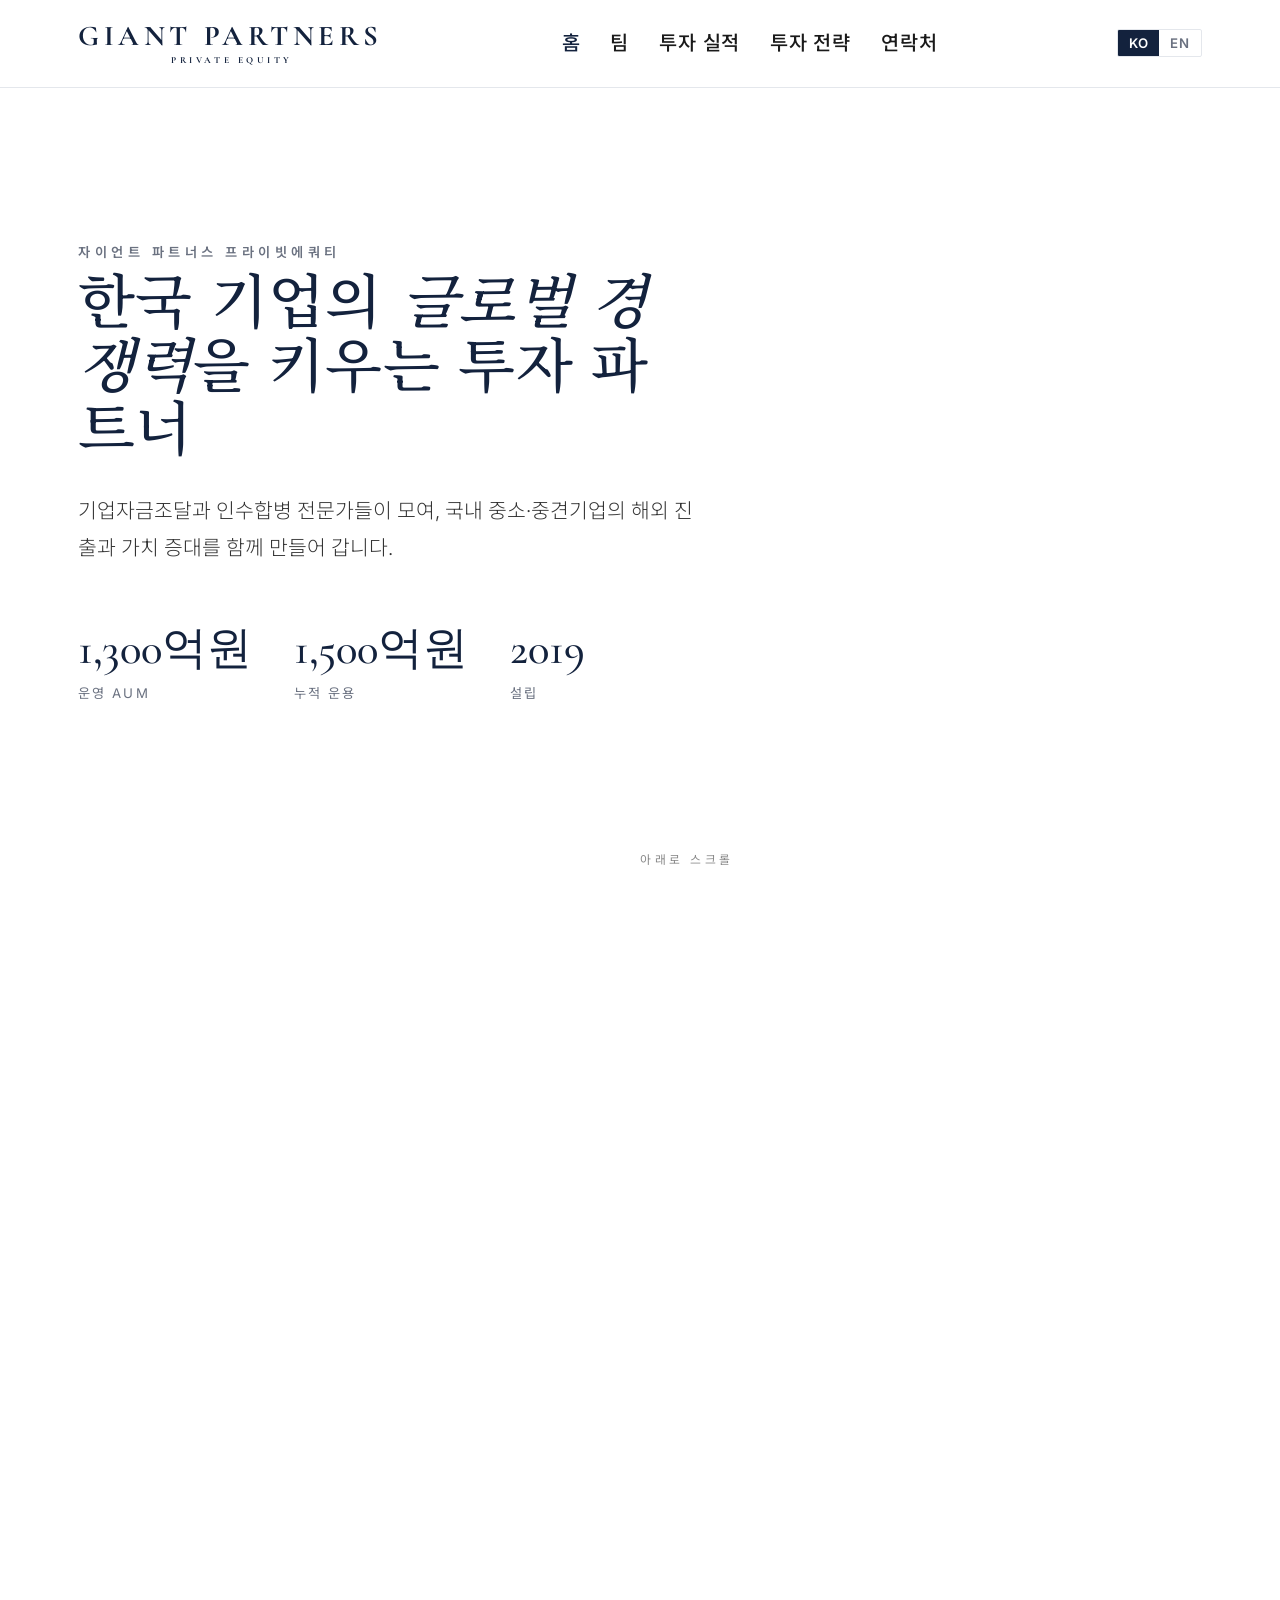
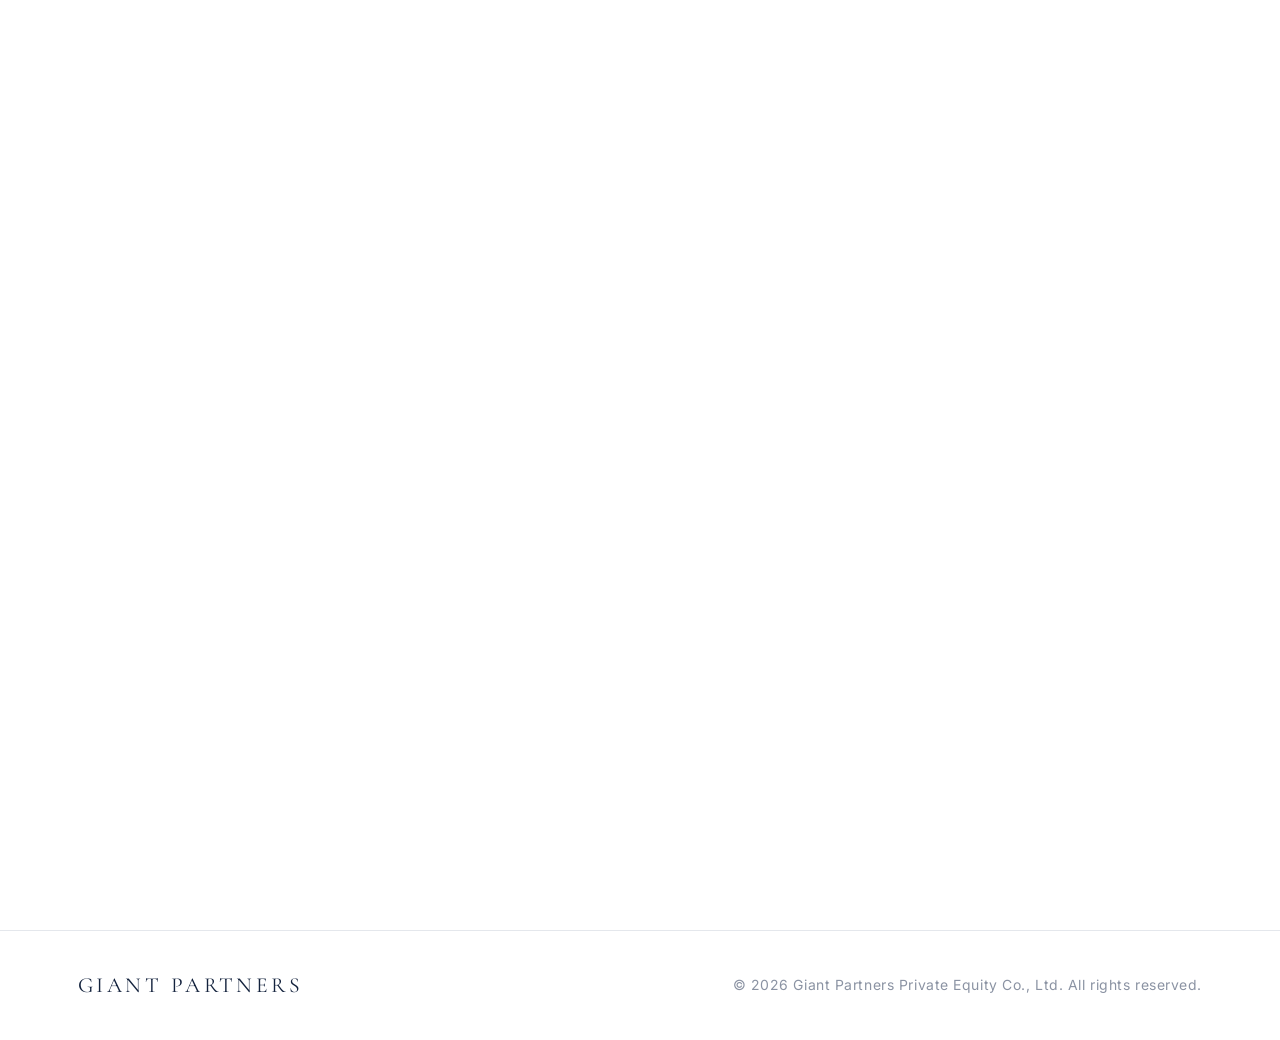
==== commit fd2b7732: "fonts smaller" ====
--- a/index.html
+++ b/index.html
@@ -8,7 +8,7 @@
 <link rel="preconnect" href="https://fonts.googleapis.com">
 <link rel="preconnect" href="https://fonts.gstatic.com" crossorigin>
 <link href="https://fonts.googleapis.com/css2?family=Cormorant+Garamond:ital,wght@0,400;0,500;0,600;1,400&family=Inter:wght@300;400;500;600&family=Noto+Sans+KR:wght@300;400;500;700&family=Noto+Serif+KR:wght@400;500;600&display=swap" rel="stylesheet">
-<link rel="stylesheet" href="./static/style.css?v=2">
+<link rel="stylesheet" href="./static/style.css?v=4">
 <script src="./static/script.js" defer></script>
 </head>
 <body class="lang-ko">
--- a/static/style.css
+++ b/static/style.css
@@ -20,7 +20,7 @@
 }
 
 *{box-sizing:border-box;}
-html{scroll-behavior:smooth;font-size:117%;}
+html{scroll-behavior:smooth;font-size:112%;}
 body{
   margin:0;
   background:var(--paper);
@@ -431,6 +431,8 @@
 /* ---------- Nav menu: spaced out, vertically centered ---------- */
 .nav-links a{font-size:1.1rem;white-space:nowrap;}
 .nav-links{gap:30px;align-items:center;}
+/* English uses the same 30px gap as Korean; the size (below) is what
+   keeps the two languages at a matching footprint. */
 
 /* ---------- Logo: centered subtitle, balanced sizing ---------- */
 .logo{align-items:center;}
@@ -505,10 +507,15 @@
   font-family:"Cormorant Garamond",serif;
 }
 
-/* English nav links now share the same size as Korean for a unified,
-   maximized nav that matches the mobile menu. */
-.lang-en .nav-links a{
-  font-size:1.1rem;
+/* English words are longer than Korean, so on the desktop bar the English
+   nav is set smaller so its total width matches the Korean (keeping the
+   logo and controls in the same place when you switch languages).
+   Scoped to desktop only — the mobile slide-in menu has room to spare
+   vertically, so there English stays the same size as Korean. */
+@media(min-width:881px){
+  .lang-en .nav-links a{
+    font-size:0.85rem;
+  }
 }
 /* ============================================================
    NO GOLD TEXT
